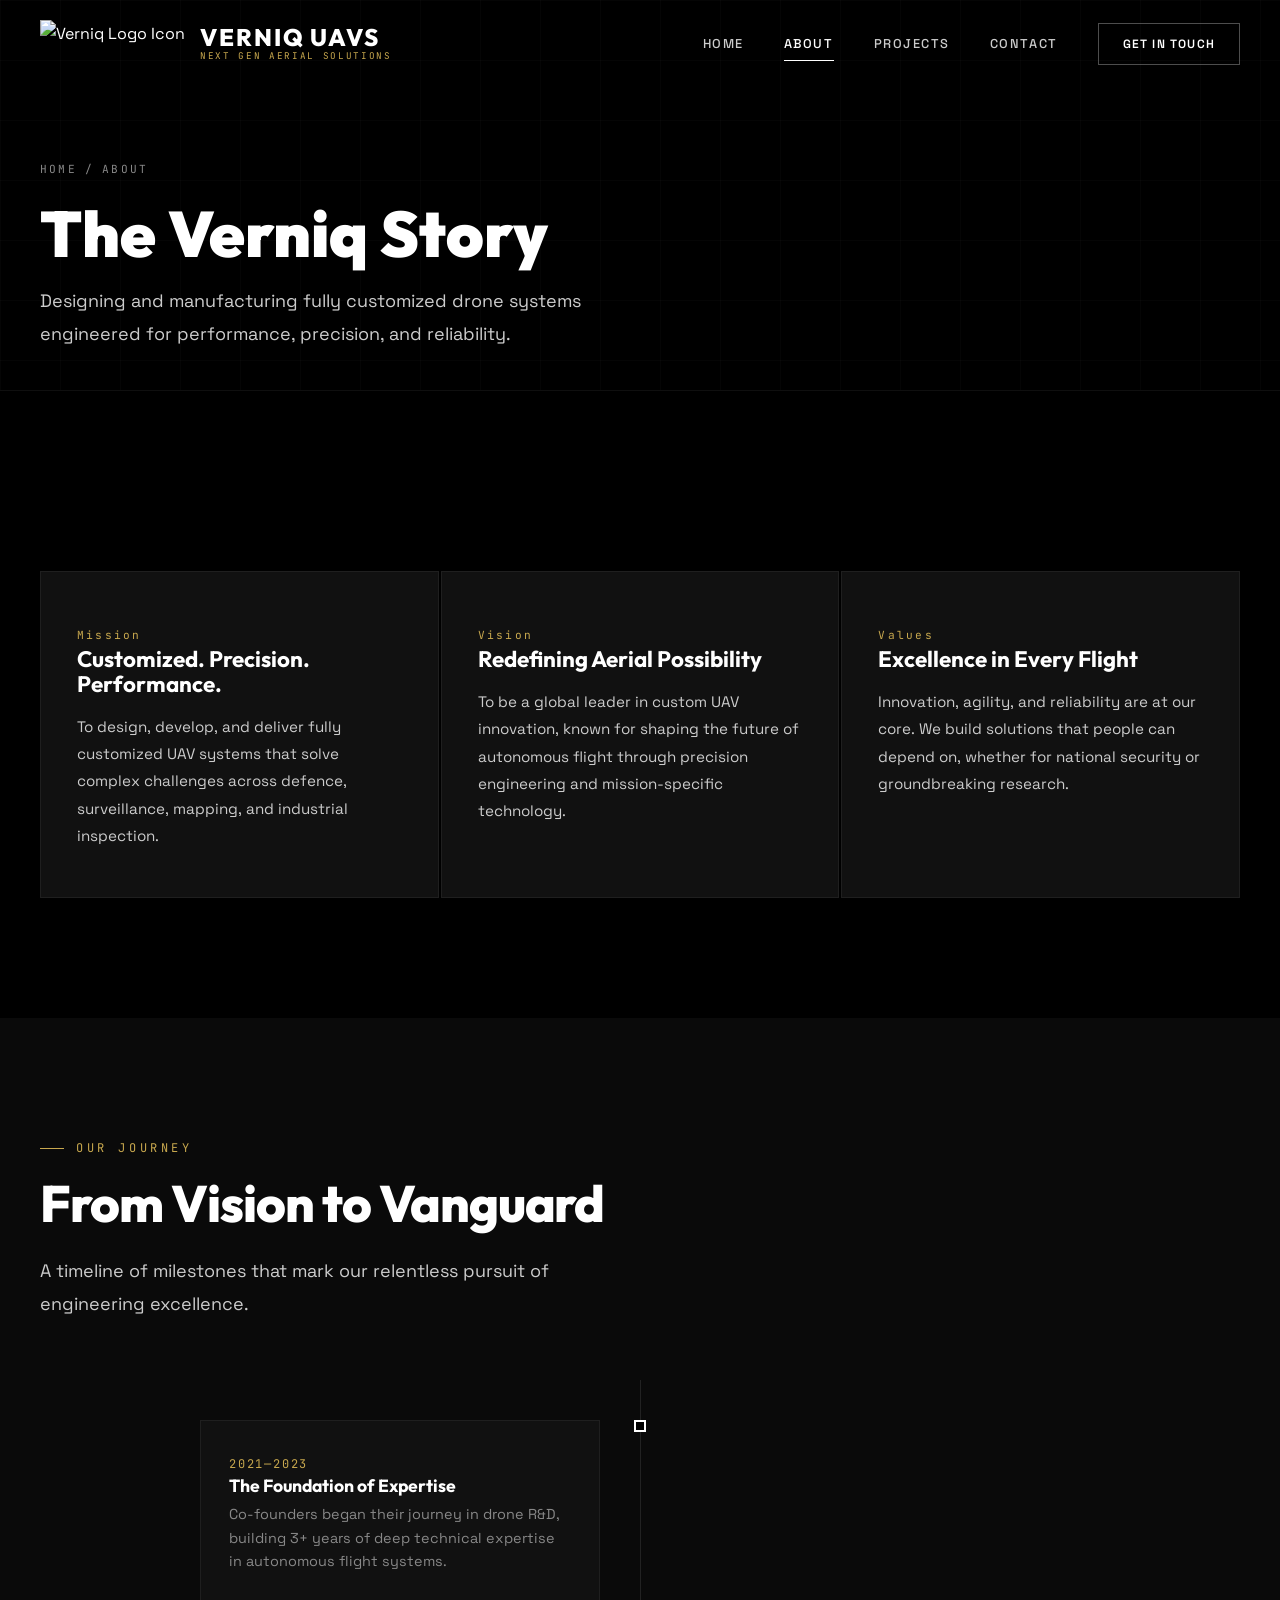
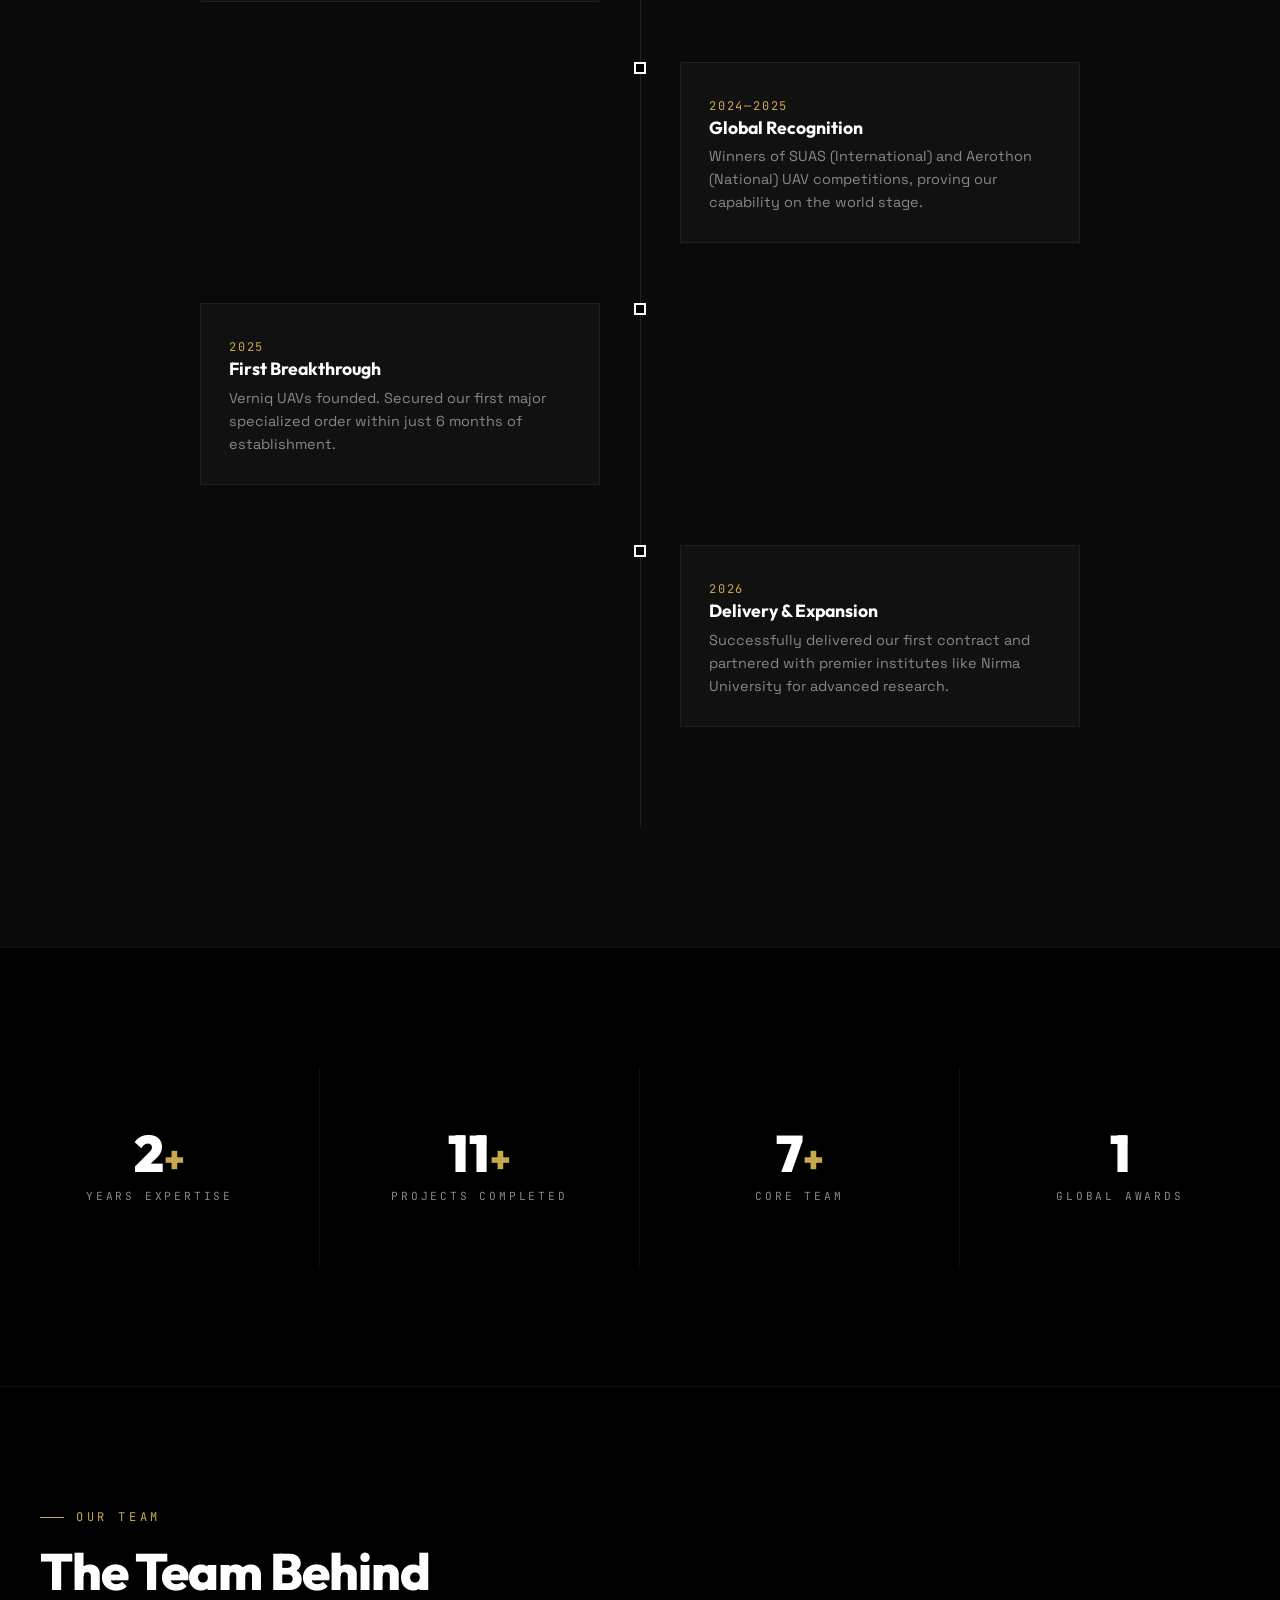
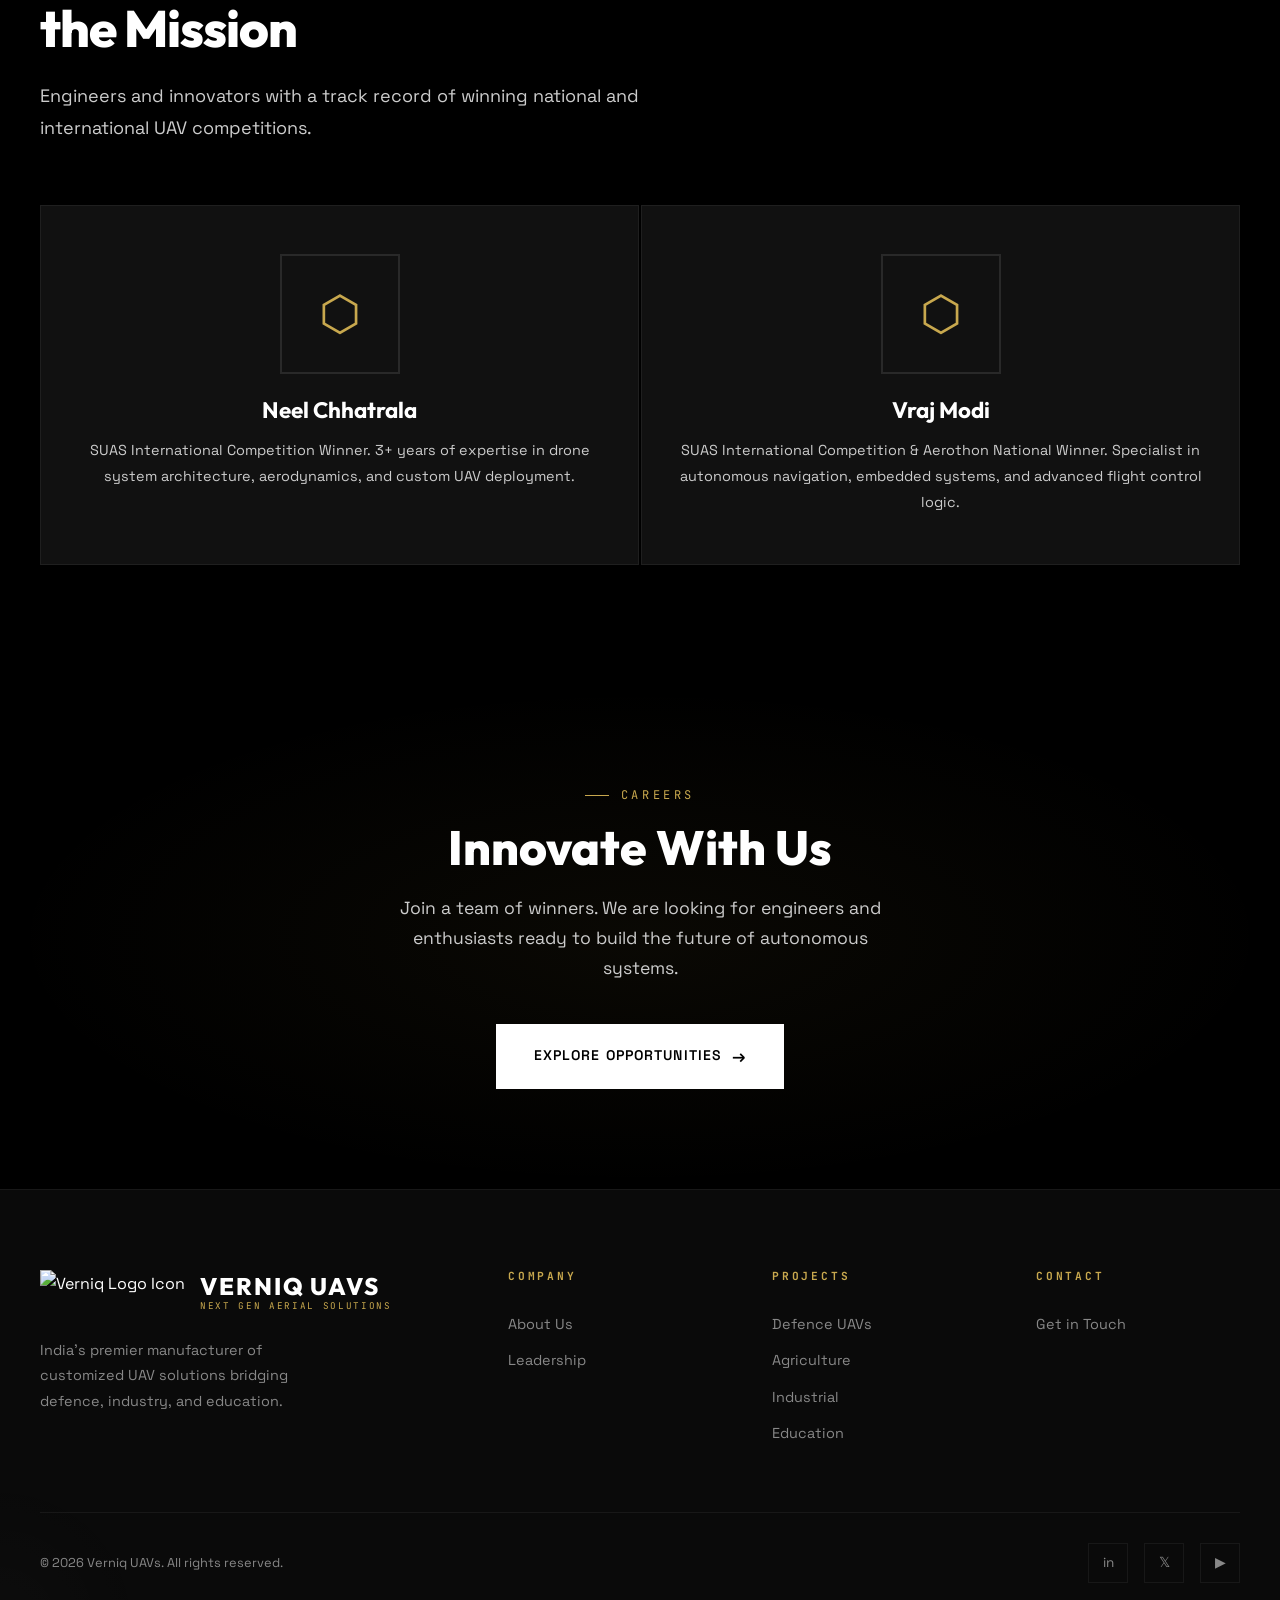
==== about.html @ 78ebc2ab "Add files via upload" ====
<!DOCTYPE html>
<html lang="en">

<head>
  <meta charset="UTF-8" />
  <meta name="viewport" content="width=device-width, initial-scale=1.0" />
  <title>About Us — Verniq UAVs</title>
  <meta name="description"
    content="Learn about the journey of Verniq UAVs. From international competition wins to delivering specialized drone solutions for defence, industry, and education." />
  <link rel="stylesheet" href="styles.css" />
</head>

<body>

  <!-- Navigation -->
  <nav class="navbar" id="navbar">
    <div class="container">
      <a href="index.html" class="nav-logo">
        <img src="images/icon.svg" alt="Verniq Logo Icon" class="nav-logo-icon-img" />
        <div class="nav-logo-text-wrapper">
          <span class="nav-logo-title">Verniq UAVs</span>
          <span class="nav-logo-tagline">Next gen aerial solutions</span>
        </div>
      </a>
      <div class="nav-links" id="navLinks">
        <a href="index.html" class="nav-link">Home</a>
        <a href="about.html" class="nav-link active">About</a>
        <a href="products.html" class="nav-link">Projects</a>
        <a href="contact.html" class="nav-link">Contact</a>
        <a href="contact.html" class="nav-cta">Get in Touch</a>
      </div>
      <button class="nav-toggle" id="navToggle" aria-label="Toggle menu">
        <span></span><span></span><span></span>
      </button>
    </div>
  </nav>

  <!-- Page Header -->
  <section class="page-header">
    <div class="container">
      <div class="page-header-content">
        <p class="page-breadcrumb">
          <a href="index.html">Home</a><span class="separator">/</span><span>About</span>
        </p>
        <h1 class="page-title">The Verniq Story</h1>
        <p class="section-subtitle">
          Designing and manufacturing fully customized drone systems
          engineered for performance, precision, and reliability.
        </p>
      </div>
    </div>
  </section>

  <!-- Mission & Vision -->
  <section class="section" id="mission">
    <div class="container">
      <div class="features-grid stagger-children">
        <div class="feature-card">
          <span class="feature-number">Mission</span>
          <h3 class="feature-title">Customized. Precision. Performance.</h3>
          <p class="feature-text">
            To design, develop, and deliver fully customized UAV systems
            that solve complex challenges across defence, surveillance,
            mapping, and industrial inspection.
          </p>
        </div>
        <div class="feature-card">
          <span class="feature-number">Vision</span>
          <h3 class="feature-title">Redefining Aerial Possibility</h3>
          <p class="feature-text">
            To be a global leader in custom UAV innovation, known for
            shaping the future of autonomous flight through precision
            engineering and mission-specific technology.
          </p>
        </div>
        <div class="feature-card">
          <span class="feature-number">Values</span>
          <h3 class="feature-title">Excellence in Every Flight</h3>
          <p class="feature-text">
            Innovation, agility, and reliability are at our core.
            We build solutions that people can depend on, whether
            for national security or groundbreaking research.
          </p>
        </div>
      </div>
    </div>
  </section>

  <!-- Our Story -->
  <section class="section section-dark" id="story">
    <div class="container">
      <div class="reveal">
        <p class="section-label">Our Journey</p>
        <h2 class="section-title">From Vision to Vanguard</h2>
        <p class="section-subtitle">
          A timeline of milestones that mark our relentless
          pursuit of engineering excellence.
        </p>
      </div>

      <div class="timeline" style="margin-top: 60px;">
        <div class="timeline-item reveal">
          <div class="timeline-dot"></div>
          <div class="timeline-card">
            <span class="timeline-year">2021—2023</span>
            <h3 class="timeline-title">The Foundation of Expertise</h3>
            <p class="timeline-text">Co-founders began their journey in drone R&D, building 3+ years of deep technical
              expertise in autonomous flight systems.</p>
          </div>
        </div>
        <div class="timeline-item reveal">
          <div class="timeline-dot"></div>
          <div class="timeline-card">
            <span class="timeline-year">2024—2025</span>
            <h3 class="timeline-title">Global Recognition</h3>
            <p class="timeline-text">Winners of SUAS (International) and Aerothon (National) UAV competitions, proving
              our capability on the world stage.</p>
          </div>
        </div>
        <div class="timeline-item reveal">
          <div class="timeline-dot"></div>
          <div class="timeline-card">
            <span class="timeline-year">2025</span>
            <h3 class="timeline-title">First Breakthrough</h3>
            <p class="timeline-text">Verniq UAVs founded. Secured our first major specialized order within just 6 months
              of establishment.</p>
          </div>
        </div>
        <div class="timeline-item reveal">
          <div class="timeline-dot"></div>
          <div class="timeline-card">
            <span class="timeline-year">2026</span>
            <h3 class="timeline-title">Delivery & Expansion</h3>
            <p class="timeline-text">Successfully delivered our first contract and partnered with premier institutes
              like Nirma University for advanced research.</p>
          </div>
        </div>
      </div>
    </div>
  </section>

  <!-- Stats -->
  <section class="stats-section section" id="about-stats">
    <div class="stats-grid">
      <div class="stat-item reveal">
        <div class="stat-number"><span class="counter" data-target="4">0</span><span class="stat-suffix">+</span></div>
        <div class="stat-label">Years Expertise</div>
      </div>
      <div class="stat-item reveal">
        <div class="stat-number"><span class="counter" data-target="15">0</span><span class="stat-suffix">+</span></div>
        <div class="stat-label">Projects Completed</div>
      </div>
      <div class="stat-item reveal">
        <div class="stat-number"><span class="counter" data-target="10">0</span><span class="stat-suffix">+</span></div>
        <div class="stat-label">Core Team</div>
      </div>
      <div class="stat-item reveal">
        <div class="stat-number"><span class="counter" data-target="2">0</span><span class="stat-suffix"></span></div>
        <div class="stat-label">Global Awards</div>
      </div>
    </div>
  </section>

  <!-- Leadership -->
  <section class="section" id="leadership">
    <div class="container">
      <div class="reveal">
        <p class="section-label">Our Team</p>
        <h2 class="section-title">The Team Behind<br />the Mission</h2>
        <p class="section-subtitle">
          Engineers and innovators with a track record of winning
          national and international UAV competitions.
        </p>
      </div>

      <div class="features-grid stagger-children" style="margin-top: 60px; grid-template-columns: repeat(2, 1fr);">
        <div class="feature-card" style="text-align: center;">
          <div
            style="width: 120px; height: 120px; border: 2px solid var(--border-medium); margin: 0 auto 24px; display: flex; align-items: center; justify-content: center; font-size: 3rem; color: var(--text-accent); background: var(--bg-card);">
            ⬡</div>
          <h3 class="feature-title" style="font-size: 1.4rem;">Neel Chhatrala</h3>
          <p class="feature-text" style="text-align: center; font-size: 0.9rem;">
            SUAS International Competition Winner. 3+ years of expertise in
            drone system architecture, aerodynamics, and custom UAV deployment.
          </p>
        </div>

        <div class="feature-card" style="text-align: center;">
          <div
            style="width: 120px; height: 120px; border: 2px solid var(--border-medium); margin: 0 auto 24px; display: flex; align-items: center; justify-content: center; font-size: 3rem; color: var(--text-accent); background: var(--bg-card);">
            ⬡</div>
          <h3 class="feature-title" style="font-size: 1.4rem;">Vraj Modi</h3>
          <p class="feature-text" style="text-align: center; font-size: 0.9rem;">
            SUAS International Competition & Aerothon National Winner. Specialist in autonomous navigation,
            embedded systems, and advanced flight control logic.
          </p>
        </div>
      </div>
    </div>
  </section>

  <!-- CTA -->
  <section class="cta-section section">
    <div class="container">
      <div class="cta-content reveal">
        <p class="section-label" style="justify-content: center;">Careers</p>
        <h2 class="cta-title" id="careers">Innovate With Us</h2>
        <p class="cta-text">
          Join a team of winners. We are looking for engineers and enthusiasts
          ready to build the future of autonomous systems.
        </p>
        <a href="contact.html" class="btn btn-primary btn-arrow">Explore Opportunities</a>
      </div>
    </div>
  </section>

  <!-- Footer -->
  <footer class="footer">
    <div class="container">
      <div class="footer-grid">
        <div class="footer-brand">
          <a href="index.html" class="nav-logo">
            <img src="images/icon.svg" alt="Verniq Logo Icon" class="nav-logo-icon-img" />
            <div class="nav-logo-text-wrapper">
              <span class="nav-logo-title">Verniq UAVs</span>
              <span class="nav-logo-tagline">Next gen aerial solutions</span>
            </div>
          </a>
          <p class="footer-brand-text">
            India's premier manufacturer of customized UAV solutions 
            bridging defence, industry, and education.
          </p>
        </div>

        <div>
          <h4 class="footer-heading">Company</h4>
          <a href="about.html" class="footer-link">About Us</a>
          <a href="about.html#leadership" class="footer-link">Leadership</a>
        </div>

        <div>
          <h4 class="footer-heading">Projects</h4>
          <a href="products.html" class="footer-link">Defence UAVs</a>
          <a href="products.html" class="footer-link">Agriculture</a>
          <a href="products.html" class="footer-link">Industrial</a>
          <a href="products.html" class="footer-link">Education</a>
        </div>

        <div>
          <h4 class="footer-heading">Contact</h4>
          <a href="contact.html" class="footer-link">Get in Touch</a>
        </div>
      </div>

      <div class="footer-bottom">
        <p class="footer-copy">&copy; 2026 Verniq UAVs. All rights reserved.</p>
        <div class="footer-socials">
          <a href="#" class="footer-social-link" aria-label="LinkedIn">in</a>
          <a href="#" class="footer-social-link" aria-label="Twitter">𝕏</a>
          <a href="#" class="footer-social-link" aria-label="YouTube">▶</a>
        </div>
      </div>
    </div>
  </footer>

  <script src="script.js"></script>
</body>

</html>
---- styles.css ----
/* ============================================
   VERNIQ DEFENCE — Design System
   Black & White Defence-Grade Aesthetic
   ============================================ */

/* Google Fonts */
@import url('https://fonts.googleapis.com/css2?family=Outfit:wght@300;400;500;600;700;800;900&family=Space+Grotesk:wght@300;400;500;600;700&family=JetBrains+Mono:wght@400;700&display=swap');

/* ============================================
   CSS Custom Properties
   ============================================ */
:root {
  /* Colors — Monochrome Military Palette */
  --color-black: #000000;
  --color-near-black: #0a0a0a;
  --color-charcoal: #111111;
  --color-dark-gray: #1a1a1a;
  --color-mid-dark: #222222;
  --color-gray: #333333;
  --color-medium: #555555;
  --color-muted: #888888;
  --color-silver: #aaaaaa;
  --color-light-gray: #cccccc;
  --color-off-white: #e5e5e5;
  --color-white: #ffffff;

  /* Accent — Subtle gold/amber for military feel */
  --color-accent: #c8a84e;
  --color-accent-dim: rgba(200, 168, 78, 0.15);
  --color-accent-glow: rgba(200, 168, 78, 0.3);

  /* Indian Flag Colors */
  --color-saffron: #FF9933;
  --color-flag-white: #FFFFFF;
  --color-flag-green: #138808;
  --color-navy-blue: #000080;

  /* Backgrounds */
  --bg-primary: #000000;
  --bg-secondary: #0a0a0a;
  --bg-card: #111111;
  --bg-card-hover: #1a1a1a;
  --bg-glass: rgba(10, 10, 10, 0.85);
  --bg-glass-light: rgba(255, 255, 255, 0.03);

  /* Text */
  --text-primary: #ffffff;
  --text-secondary: #cccccc;
  --text-muted: #888888;
  --text-accent: #c8a84e;

  /* Borders */
  --border-subtle: rgba(255, 255, 255, 0.06);
  --border-medium: rgba(255, 255, 255, 0.1);
  --border-accent: rgba(200, 168, 78, 0.3);

  /* Typography */
  --font-heading: 'Outfit', sans-serif;
  --font-body: 'Space Grotesk', sans-serif;
  --font-mono: 'JetBrains Mono', monospace;

  /* Spacing */
  --section-padding: 120px 0;
  --container-width: 1280px;
  --container-padding: 0 40px;

  /* Transitions */
  --transition-fast: 0.2s cubic-bezier(0.4, 0, 0.2, 1);
  --transition-smooth: 0.4s cubic-bezier(0.4, 0, 0.2, 1);
  --transition-slow: 0.6s cubic-bezier(0.4, 0, 0.2, 1);

  /* Shadows */
  --shadow-card: 0 4px 30px rgba(0, 0, 0, 0.5);
  --shadow-glow: 0 0 40px rgba(200, 168, 78, 0.1);
  --shadow-heavy: 0 20px 60px rgba(0, 0, 0, 0.8);
}

/* ============================================
   CSS Reset & Base
   ============================================ */
*,
*::before,
*::after {
  margin: 0;
  padding: 0;
  box-sizing: border-box;
}

html {
  scroll-behavior: smooth;
  font-size: 16px;
  -webkit-font-smoothing: antialiased;
  -moz-osx-font-smoothing: grayscale;
}

body {
  font-family: var(--font-body);
  background: var(--bg-primary);
  color: var(--text-primary);
  line-height: 1.7;
  overflow-x: hidden;
}

a {
  text-decoration: none;
  color: inherit;
  transition: var(--transition-fast);
}

img {
  max-width: 100%;
  display: block;
}

ul, ol {
  list-style: none;
}

button {
  cursor: pointer;
  border: none;
  background: none;
  font-family: inherit;
  color: inherit;
}

/* ============================================
   Utility Classes
   ============================================ */
.container {
  max-width: var(--container-width);
  margin: 0 auto;
  padding: var(--container-padding);
}

.section {
  padding: var(--section-padding);
  position: relative;
}

.section-dark {
  background: var(--bg-secondary);
}

.text-accent {
  color: var(--text-accent);
}

.text-muted {
  color: var(--text-muted);
}

.uppercase {
  text-transform: uppercase;
  letter-spacing: 0.15em;
}

.mono {
  font-family: var(--font-mono);
}

/* ============================================
   Typography
   ============================================ */
h1, h2, h3, h4, h5, h6 {
  font-family: var(--font-heading);
  font-weight: 700;
  line-height: 1.1;
}

.hero-title {
  font-size: clamp(3rem, 7vw, 6rem);
  font-weight: 900;
  letter-spacing: -0.02em;
  line-height: 1.05;
}

.section-label {
  font-family: var(--font-mono);
  font-size: 0.75rem;
  text-transform: uppercase;
  letter-spacing: 0.3em;
  color: var(--text-accent);
  margin-bottom: 16px;
  display: flex;
  align-items: center;
  gap: 12px;
}

.section-label::before {
  content: '';
  width: 24px;
  height: 1px;
  background: var(--color-accent);
}

.section-title {
  font-size: clamp(2rem, 4vw, 3.5rem);
  font-weight: 800;
  margin-bottom: 24px;
  letter-spacing: -0.02em;
}

.section-subtitle {
  font-size: 1.125rem;
  color: var(--text-secondary);
  max-width: 600px;
  line-height: 1.8;
}

/* ============================================
   Buttons
   ============================================ */
.btn {
  display: inline-flex;
  align-items: center;
  gap: 10px;
  padding: 16px 36px;
  font-family: var(--font-body);
  font-size: 0.875rem;
  font-weight: 600;
  letter-spacing: 0.08em;
  text-transform: uppercase;
  border-radius: 0;
  transition: var(--transition-smooth);
  position: relative;
  overflow: hidden;
}

.btn::before {
  content: '';
  position: absolute;
  top: 0;
  left: -100%;
  width: 100%;
  height: 100%;
  background: linear-gradient(90deg, transparent, rgba(255,255,255,0.1), transparent);
  transition: var(--transition-slow);
}

.btn:hover::before {
  left: 100%;
}

.btn-primary {
  background: var(--color-white);
  color: var(--color-black);
  border: 2px solid var(--color-white);
}

.btn-primary:hover {
  background: transparent;
  color: var(--color-white);
}

.btn-outline {
  background: transparent;
  color: var(--color-white);
  border: 1px solid rgba(255, 255, 255, 0.3);
}

.btn-outline:hover {
  border-color: var(--color-white);
  background: rgba(255, 255, 255, 0.05);
}

.btn-accent {
  background: var(--color-accent);
  color: var(--color-black);
  border: 2px solid var(--color-accent);
}

.btn-accent:hover {
  background: transparent;
  color: var(--color-accent);
}

.btn-arrow::after {
  content: '→';
  font-size: 1.2em;
  transition: transform var(--transition-fast);
}

.btn-arrow:hover::after {
  transform: translateX(4px);
}

/* ============================================
   Cinematic Logo Intro
   ============================================ */
.video-intro {
  position: fixed;
  top: 0;
  left: 0;
  width: 100%;
  height: 100%;
  z-index: 10000;
  display: flex;
  align-items: center;
  justify-content: center;
  background: #000;
  cursor: pointer;
  overflow: hidden;
}

.video-intro.hidden {
  opacity: 0;
  pointer-events: none;
  transition: opacity 1s ease;
}

/* Particle canvas */
.intro-particles {
  position: absolute;
  inset: 0;
  width: 100%;
  height: 100%;
  z-index: 0;
}

/* Scanning horizontal lines overlay */
.intro-scan-lines {
  position: absolute;
  inset: 0;
  z-index: 1;
  background: repeating-linear-gradient(
    to bottom,
    transparent 0px,
    transparent 3px,
    rgba(255,255,255,0.015) 3px,
    rgba(255,255,255,0.015) 4px
  );
  pointer-events: none;
}

/* Center content wrapper */
.intro-center {
  position: relative;
  z-index: 3;
  display: flex;
  flex-direction: column;
  align-items: center;
  gap: 0;
}

/* Logo Wrapper */
.intro-logo-wrap {
  position: relative;
  width: 220px;
  height: 110px;
  margin-bottom: 30px;
}

.intro-svg-logo {
  width: 100%;
  height: 100%;
  position: relative;
  z-index: 2;
}

/* SVG path-draw animation */
.intro-path {
  transition: stroke-dashoffset 1.8s cubic-bezier(0.65, 0, 0.35, 1),
              fill 0.8s ease 1.6s;
}

.intro-path.drawn {
  stroke-dashoffset: 0 !important;
}

#logoPath1.filled {
  fill: #FFFFFF;
  transition: fill 0.6s ease;
}

#logoPath2.filled {
  stroke-width: 12;
  transition: stroke-width 0.4s ease;
}

/* Glow ring behind logo */
.intro-glow-ring {
  position: absolute;
  top: 50%;
  left: 50%;
  width: 0;
  height: 0;
  border-radius: 50%;
  background: radial-gradient(circle, rgba(10, 132, 255, 0.25) 0%, transparent 70%);
  transform: translate(-50%, -50%);
  transition: width 1.2s cubic-bezier(0.16, 1, 0.3, 1),
              height 1.2s cubic-bezier(0.16, 1, 0.3, 1),
              opacity 0.8s ease;
  opacity: 0;
  z-index: 1;
}

.intro-glow-ring.active {
  width: 400px;
  height: 400px;
  opacity: 1;
}

/* Company Name — typewriter */
.intro-company-name {
  font-family: var(--font-heading);
  font-size: clamp(1.8rem, 4vw, 3rem);
  font-weight: 800;
  letter-spacing: 0.15em;
  text-transform: uppercase;
  color: var(--color-white);
  margin: 0;
  min-height: 1.2em;
  overflow: hidden;
}

.intro-company-name .intro-char {
  display: inline-block;
  opacity: 0;
  transform: translateY(20px);
  animation: charReveal 0.4s cubic-bezier(0.16, 1, 0.3, 1) forwards;
}

@keyframes charReveal {
  to {
    opacity: 1;
    transform: translateY(0);
  }
}

/* Tagline */
.intro-tagline-text {
  font-family: var(--font-mono);
  font-size: clamp(0.65rem, 1.2vw, 0.85rem);
  text-transform: uppercase;
  letter-spacing: 0.5em;
  color: var(--color-accent);
  margin-top: 12px;
  opacity: 0;
  transform: translateY(10px);
  transition: opacity 0.8s ease, transform 0.8s ease;
}

.intro-tagline-text.visible {
  opacity: 1;
  transform: translateY(0);
}

/* Accent Line */
.intro-accent-line {
  width: 0;
  height: 1px;
  background: linear-gradient(90deg, transparent, var(--color-accent), transparent);
  margin-top: 24px;
  transition: width 1s cubic-bezier(0.16, 1, 0.3, 1);
}

.intro-accent-line.visible {
  width: 200px;
}

/* Skip Button */
.intro-skip {
  position: absolute;
  bottom: 40px;
  right: 40px;
  font-family: var(--font-mono);
  font-size: 0.7rem;
  text-transform: uppercase;
  letter-spacing: 0.3em;
  color: var(--text-muted);
  z-index: 4;
  opacity: 0;
  animation: skipAppear 0.6s ease 2.5s forwards;
  cursor: pointer;
  background: rgba(255,255,255,0.05);
  padding: 10px 20px;
  border: 1px solid rgba(255,255,255,0.1);
  transition: var(--transition-fast);
}

.intro-skip:hover {
  border-color: var(--color-white);
  color: var(--color-white);
}

@keyframes skipAppear {
  to { opacity: 1; }
}

/* ============================================
   Navigation
   ============================================ */
.navbar {
  position: fixed;
  top: 0;
  left: 0;
  width: 100%;
  z-index: 1000;
  padding: 20px 0;
  transition: var(--transition-smooth);
}

.navbar.scrolled {
  padding: 12px 0;
  background: var(--bg-glass);
  backdrop-filter: blur(20px);
  -webkit-backdrop-filter: blur(20px);
  border-bottom: 1px solid var(--border-subtle);
}

.navbar .container {
  display: flex;
  align-items: center;
  justify-content: space-between;
}

.nav-logo {
  display: flex;
  flex-direction: row;
  align-items: center;
  gap: 15px;
}

.nav-logo-icon-img {
  height: 48px;
  width: auto;
  display: block;
}

.nav-logo-text-wrapper {
  display: flex;
  flex-direction: column;
}

.nav-logo-title {
  font-family: var(--font-heading);
  font-size: 1.5rem;
  font-weight: 800;
  letter-spacing: 0.08em;
  text-transform: uppercase;
  color: var(--color-white);
  line-height: 0.9;
}

.nav-logo-tagline {
  font-family: var(--font-mono);
  font-size: 0.58rem;
  letter-spacing: 0.18em;
  text-transform: uppercase;
  color: var(--text-accent);
  margin-top: 4px;
  line-height: 1;
}

/* Specific adjustment for intro logo */
.intro-logo {
  display: flex;
  flex-direction: column;
  align-items: center;
  margin-bottom: 40px;
  gap: 15px;
}

.intro-logo .nav-logo-icon-img {
  height: 80px;
}

.intro-logo .nav-logo-text-wrapper {
  align-items: center;
}

.intro-logo .nav-logo-title {
  font-size: 2.2rem;
}

.intro-logo .nav-logo-tagline {
  font-size: 0.75rem;
  letter-spacing: 0.3em;
  margin-top: 8px;
}

.nav-links {
  display: flex;
  align-items: center;
  gap: 40px;
}

.nav-link {
  font-size: 0.8rem;
  font-weight: 500;
  text-transform: uppercase;
  letter-spacing: 0.12em;
  color: var(--text-secondary);
  position: relative;
  padding: 6px 0;
}

.nav-link::after {
  content: '';
  position: absolute;
  bottom: 0;
  left: 0;
  width: 0;
  height: 1px;
  background: var(--color-white);
  transition: var(--transition-smooth);
}

.nav-link:hover,
.nav-link.active {
  color: var(--color-white);
}

.nav-link:hover::after,
.nav-link.active::after {
  width: 100%;
}

.nav-cta {
  padding: 10px 24px;
  border: 1px solid rgba(255, 255, 255, 0.3);
  font-size: 0.75rem;
  font-weight: 600;
  text-transform: uppercase;
  letter-spacing: 0.1em;
  transition: var(--transition-fast);
}

.nav-cta:hover {
  background: var(--color-white);
  color: var(--color-black);
}

/* Mobile Menu Toggle */
.nav-toggle {
  display: none;
  flex-direction: column;
  gap: 6px;
  width: 30px;
  cursor: pointer;
  z-index: 1001;
}

.nav-toggle span {
  display: block;
  height: 2px;
  background: var(--color-white);
  transition: var(--transition-fast);
}

.nav-toggle.active span:nth-child(1) {
  transform: translateY(8px) rotate(45deg);
}

.nav-toggle.active span:nth-child(2) {
  opacity: 0;
}

.nav-toggle.active span:nth-child(3) {
  transform: translateY(-8px) rotate(-45deg);
}

/* ============================================
   Hero Section
   ============================================ */
.hero {
  position: relative;
  min-height: 100vh;
  display: flex;
  align-items: center;
  justify-content: center;
  overflow: hidden;
  background: var(--bg-primary);
}

.hero-bg {
  position: absolute;
  inset: 0;
  z-index: 0;
}

.hero-bg img {
  width: 100%;
  height: 100%;
  object-fit: cover;
  opacity: 0.25;
  filter: grayscale(100%);
}

.hero-overlay {
  position: absolute;
  inset: 0;
  background: linear-gradient(180deg,
    rgba(0,0,0,0.4) 0%,
    rgba(0,0,0,0.2) 40%,
    rgba(0,0,0,0.6) 80%,
    rgba(0,0,0,1) 100%
  );
  z-index: 1;
}

/* Grid pattern overlay */
.hero::before {
  content: '';
  position: absolute;
  inset: 0;
  background-image:
    linear-gradient(rgba(255,255,255,0.02) 1px, transparent 1px),
    linear-gradient(90deg, rgba(255,255,255,0.02) 1px, transparent 1px);
  background-size: 60px 60px;
  z-index: 2;
  pointer-events: none;
}

.hero-content {
  position: relative;
  z-index: 3;
  text-align: center;
  max-width: 900px;
  padding: 0 40px;
}

.hero-badge {
  display: inline-flex;
  align-items: center;
  gap: 8px;
  padding: 8px 20px;
  border: 1px solid var(--border-medium);
  background: var(--bg-glass-light);
  font-family: var(--font-mono);
  font-size: 0.7rem;
  text-transform: uppercase;
  letter-spacing: 0.3em;
  color: var(--text-muted);
  margin-bottom: 32px;
  opacity: 0;
  animation: fadeInUp 0.8s ease 0.3s forwards;
}

.hero-badge .dot {
  width: 6px;
  height: 6px;
  background: var(--color-accent);
  border-radius: 50%;
  animation: pulse 2s infinite;
}

@keyframes pulse {
  0%, 100% { opacity: 1; }
  50% { opacity: 0.4; }
}

.hero-title-wrapper {
  overflow: hidden;
  margin-bottom: 28px;
}

.hero-title {
  opacity: 0;
  animation: fadeInUp 1s ease 0.5s forwards;
}

.hero-title .line {
  display: block;
}

.hero-title .outline-text {
  -webkit-text-stroke: 2px var(--color-white);
  color: transparent;
}

.hero-description {
  font-size: 1.125rem;
  color: var(--text-secondary);
  max-width: 650px;
  margin: 0 auto 48px;
  line-height: 1.8;
  opacity: 0;
  animation: fadeInUp 0.8s ease 0.8s forwards;
}

.hero-actions {
  display: flex;
  gap: 16px;
  justify-content: center;
  flex-wrap: wrap;
  opacity: 0;
  animation: fadeInUp 0.8s ease 1s forwards;
}

.hero-scroll {
  position: absolute;
  bottom: 40px;
  left: 50%;
  transform: translateX(-50%);
  z-index: 3;
  display: flex;
  flex-direction: column;
  align-items: center;
  gap: 8px;
  opacity: 0;
  animation: fadeInUp 0.8s ease 1.5s forwards;
}

.hero-scroll span {
  font-family: var(--font-mono);
  font-size: 0.6rem;
  text-transform: uppercase;
  letter-spacing: 0.3em;
  color: var(--text-muted);
}

.hero-scroll-line {
  width: 1px;
  height: 50px;
  background: linear-gradient(to bottom, var(--color-white), transparent);
  animation: scrollPulse 2s infinite;
}

@keyframes scrollPulse {
  0% { transform: scaleY(0); transform-origin: top; }
  50% { transform: scaleY(1); transform-origin: top; }
  50.01% { transform-origin: bottom; }
  100% { transform: scaleY(0); transform-origin: bottom; }
}

@keyframes fadeInUp {
  0% { opacity: 0; transform: translateY(30px); }
  100% { opacity: 1; transform: translateY(0); }
}

/* ============================================
   Marquee / Ticker
   ============================================ */
.marquee-section {
  border-top: 1px solid var(--border-subtle);
  border-bottom: 1px solid var(--border-subtle);
  padding: 20px 0;
  overflow: hidden;
  background: var(--bg-secondary);
}

.marquee-track {
  display: flex;
  gap: 60px;
  animation: marquee 25s linear infinite;
  white-space: nowrap;
}

.marquee-item {
  font-family: var(--font-heading);
  font-size: 0.85rem;
  font-weight: 600;
  text-transform: uppercase;
  letter-spacing: 0.2em;
  color: var(--text-muted);
  display: flex;
  align-items: center;
  gap: 20px;
  flex-shrink: 0;
}

.marquee-item .separator {
  width: 4px;
  height: 4px;
  background: var(--color-accent);
  transform: rotate(45deg);
}

@keyframes marquee {
  0% { transform: translateX(0); }
  100% { transform: translateX(-50%); }
}

/* ============================================
   Domain / Capability Cards
   ============================================ */
.domains-grid {
  display: grid;
  grid-template-columns: repeat(5, 1fr);
  gap: 2px;
  margin-top: 60px;
}

.domain-card {
  position: relative;
  padding: 40px 24px;
  background: var(--bg-card);
  border: 1px solid var(--border-subtle);
  text-align: center;
  overflow: hidden;
  transition: var(--transition-smooth);
  cursor: pointer;
  min-height: 280px;
  display: flex;
  flex-direction: column;
  align-items: center;
  justify-content: center;
}

.domain-card::before {
  content: '';
  position: absolute;
  top: 0;
  left: 0;
  width: 100%;
  height: 2px;
  background: var(--color-white);
  transform: scaleX(0);
  transition: var(--transition-smooth);
}

.domain-card:hover::before {
  transform: scaleX(1);
}

.domain-card:hover {
  background: var(--bg-card-hover);
  transform: translateY(-4px);
  border-color: var(--border-medium);
}

.domain-icon {
  width: 64px;
  height: 64px;
  margin: 0 auto 20px;
  border: 1px solid var(--border-medium);
  display: flex;
  align-items: center;
  justify-content: center;
  font-size: 1.5rem;
  transition: var(--transition-smooth);
}

.domain-card:hover .domain-icon {
  border-color: var(--color-white);
  background: rgba(255, 255, 255, 0.05);
}

.domain-name {
  font-family: var(--font-heading);
  font-size: 1.1rem;
  font-weight: 700;
  text-transform: uppercase;
  letter-spacing: 0.15em;
  margin-bottom: 12px;
}

.domain-desc {
  font-size: 0.85rem;
  color: var(--text-muted);
  line-height: 1.6;
}

/* ============================================
   Stats Section
   ============================================ */
.stats-section {
  background: var(--bg-primary);
  border-top: 1px solid var(--border-subtle);
  border-bottom: 1px solid var(--border-subtle);
}

.stats-grid {
  display: grid;
  grid-template-columns: repeat(4, 1fr);
  gap: 0;
}

.stat-item {
  text-align: center;
  padding: 60px 30px;
  border-right: 1px solid var(--border-subtle);
  position: relative;
}

.stat-item:last-child {
  border-right: none;
}

.stat-number {
  font-family: var(--font-heading);
  font-size: clamp(2.5rem, 4vw, 4rem);
  font-weight: 900;
  color: var(--color-white);
  line-height: 1;
  margin-bottom: 8px;
}

.stat-suffix {
  font-size: 0.7em;
  color: var(--text-accent);
}

.stat-label {
  font-family: var(--font-mono);
  font-size: 0.7rem;
  text-transform: uppercase;
  letter-spacing: 0.25em;
  color: var(--text-muted);
}

/* ============================================
   Feature / About Cards
   ============================================ */
.features-grid {
  display: grid;
  grid-template-columns: repeat(3, 1fr);
  gap: 2px;
  margin-top: 60px;
}

.feature-card {
  background: var(--bg-card);
  border: 1px solid var(--border-subtle);
  padding: 48px 36px;
  transition: var(--transition-smooth);
  position: relative;
  overflow: hidden;
}

.feature-card::after {
  content: '';
  position: absolute;
  bottom: 0;
  left: 0;
  width: 100%;
  height: 2px;
  background: linear-gradient(90deg, var(--color-white), transparent);
  transform: scaleX(0);
  transform-origin: left;
  transition: var(--transition-smooth);
}

.feature-card:hover::after {
  transform: scaleX(1);
}

.feature-card:hover {
  background: var(--bg-card-hover);
}

.feature-number {
  font-family: var(--font-mono);
  font-size: 0.7rem;
  color: var(--text-accent);
  letter-spacing: 0.2em;
  margin-bottom: 24px;
}

.feature-title {
  font-family: var(--font-heading);
  font-size: 1.4rem;
  font-weight: 700;
  margin-bottom: 16px;
}

.feature-text {
  font-size: 0.95rem;
  color: var(--text-secondary);
  line-height: 1.8;
}

/* ============================================
   Product Showcase
   ============================================ */
.product-grid {
  display: grid;
  grid-template-columns: repeat(3, 1fr);
  gap: 24px;
  margin-top: 60px;
}

.product-card {
  background: var(--bg-card);
  border: 1px solid var(--border-subtle);
  overflow: hidden;
  transition: var(--transition-smooth);
  position: relative;
}

.product-card:hover {
  border-color: var(--border-medium);
  transform: translateY(-6px);
  box-shadow: var(--shadow-card);
}

.product-image {
  width: 100%;
  height: 220px;
  overflow: hidden;
  position: relative;
  background: var(--bg-secondary);
}

.product-image img {
  width: 100%;
  height: 100%;
  object-fit: cover;
  filter: grayscale(100%);
  transition: var(--transition-slow);
}

.product-card:hover .product-image img {
  transform: scale(1.05);
  filter: grayscale(50%);
}

.product-image-overlay {
  position: absolute;
  inset: 0;
  background: linear-gradient(to top, rgba(0,0,0,0.8), transparent);
}

.product-body {
  padding: 28px;
}

.product-category {
  font-family: var(--font-mono);
  font-size: 0.65rem;
  text-transform: uppercase;
  letter-spacing: 0.2em;
  color: var(--text-accent);
  margin-bottom: 12px;
}

.product-title {
  font-family: var(--font-heading);
  font-size: 1.25rem;
  font-weight: 700;
  margin-bottom: 12px;
}

.product-desc {
  font-size: 0.9rem;
  color: var(--text-muted);
  line-height: 1.7;
  margin-bottom: 20px;
}

.product-link {
  font-family: var(--font-mono);
  font-size: 0.75rem;
  text-transform: uppercase;
  letter-spacing: 0.15em;
  color: var(--color-white);
  display: inline-flex;
  align-items: center;
  gap: 8px;
  transition: var(--transition-fast);
}

.product-link:hover {
  gap: 14px;
}

/* ============================================
   News Section
   ============================================ */
.news-grid {
  display: grid;
  grid-template-columns: 1fr 1fr;
  gap: 24px;
  margin-top: 60px;
}

.news-card {
  background: var(--bg-card);
  border: 1px solid var(--border-subtle);
  padding: 36px;
  transition: var(--transition-smooth);
}

.news-card:hover {
  border-color: var(--border-medium);
  background: var(--bg-card-hover);
}

.news-date {
  font-family: var(--font-mono);
  font-size: 0.7rem;
  color: var(--text-accent);
  letter-spacing: 0.15em;
  margin-bottom: 16px;
}

.news-title {
  font-family: var(--font-heading);
  font-size: 1.3rem;
  font-weight: 700;
  margin-bottom: 12px;
  line-height: 1.3;
}

.news-excerpt {
  font-size: 0.9rem;
  color: var(--text-muted);
  line-height: 1.7;
}

/* ============================================
   CTA Section
   ============================================ */
.cta-section {
  padding: 100px 0;
  text-align: center;
  position: relative;
  overflow: hidden;
}

.cta-section::before {
  content: '';
  position: absolute;
  inset: 0;
  background: radial-gradient(ellipse at center, rgba(200, 168, 78, 0.05) 0%, transparent 70%);
}

.cta-content {
  position: relative;
  z-index: 1;
}

.cta-title {
  font-family: var(--font-heading);
  font-size: clamp(2rem, 4vw, 3rem);
  font-weight: 800;
  margin-bottom: 20px;
}

.cta-text {
  font-size: 1.1rem;
  color: var(--text-secondary);
  margin-bottom: 40px;
  max-width: 500px;
  margin-left: auto;
  margin-right: auto;
}

/* ============================================
   Footer
   ============================================ */
.footer {
  background: var(--bg-secondary);
  border-top: 1px solid var(--border-subtle);
  padding: 80px 0 40px;
}

.footer-grid {
  display: grid;
  grid-template-columns: 2fr 1fr 1fr 1fr;
  gap: 60px;
  margin-bottom: 60px;
}

.footer-brand-text {
  font-size: 0.9rem;
  color: var(--text-muted);
  line-height: 1.8;
  margin-top: 20px;
  max-width: 300px;
}

.footer-heading {
  font-family: var(--font-mono);
  font-size: 0.7rem;
  text-transform: uppercase;
  letter-spacing: 0.25em;
  color: var(--text-accent);
  margin-bottom: 24px;
}

.footer-link {
  display: block;
  font-size: 0.9rem;
  color: var(--text-muted);
  padding: 6px 0;
  transition: var(--transition-fast);
}

.footer-link:hover {
  color: var(--color-white);
  padding-left: 8px;
}

.footer-bottom {
  border-top: 1px solid var(--border-subtle);
  padding-top: 30px;
  display: flex;
  justify-content: space-between;
  align-items: center;
}

.footer-copy {
  font-size: 0.8rem;
  color: var(--text-muted);
}

.footer-socials {
  display: flex;
  gap: 16px;
}

.footer-social-link {
  width: 40px;
  height: 40px;
  border: 1px solid var(--border-subtle);
  display: flex;
  align-items: center;
  justify-content: center;
  font-size: 0.85rem;
  color: var(--text-muted);
  transition: var(--transition-fast);
}

.footer-social-link:hover {
  border-color: var(--color-white);
  color: var(--color-white);
  background: rgba(255, 255, 255, 0.05);
}

/* ============================================
   Scroll Animations
   ============================================ */
.reveal {
  opacity: 0;
  transform: translateY(40px);
  transition: all 0.8s cubic-bezier(0.4, 0, 0.2, 1);
}

.reveal.visible {
  opacity: 1;
  transform: translateY(0);
}

.reveal-left {
  opacity: 0;
  transform: translateX(-40px);
  transition: all 0.8s cubic-bezier(0.4, 0, 0.2, 1);
}

.reveal-left.visible {
  opacity: 1;
  transform: translateX(0);
}

.reveal-right {
  opacity: 0;
  transform: translateX(40px);
  transition: all 0.8s cubic-bezier(0.4, 0, 0.2, 1);
}

.reveal-right.visible {
  opacity: 1;
  transform: translateX(0);
}

/* Staggered children */
.stagger-children > * {
  opacity: 0;
  transform: translateY(20px);
  transition: all 0.6s cubic-bezier(0.4, 0, 0.2, 1);
}

.stagger-children.visible > *:nth-child(1) { transition-delay: 0.1s; }
.stagger-children.visible > *:nth-child(2) { transition-delay: 0.2s; }
.stagger-children.visible > *:nth-child(3) { transition-delay: 0.3s; }
.stagger-children.visible > *:nth-child(4) { transition-delay: 0.4s; }
.stagger-children.visible > *:nth-child(5) { transition-delay: 0.5s; }

.stagger-children.visible > * {
  opacity: 1;
  transform: translateY(0);
}

/* ============================================
   Page Header (inner pages)
   ============================================ */
.page-header {
  padding: 160px 0 40px;
  background: var(--bg-primary);
  position: relative;
  overflow: hidden;
  border-bottom: 1px solid var(--border-subtle);
}

#contact-main {
  padding-top: 40px;
}

.page-header::before {
  content: '';
  position: absolute;
  inset: 0;
  background-image:
    linear-gradient(rgba(255,255,255,0.02) 1px, transparent 1px),
    linear-gradient(90deg, rgba(255,255,255,0.02) 1px, transparent 1px);
  background-size: 60px 60px;
  pointer-events: none;
}

.page-header-content {
  position: relative;
  z-index: 1;
}

.page-breadcrumb {
  font-family: var(--font-mono);
  font-size: 0.7rem;
  text-transform: uppercase;
  letter-spacing: 0.2em;
  color: var(--text-muted);
  margin-bottom: 20px;
}

.page-breadcrumb a:hover {
  color: var(--color-white);
}

.page-breadcrumb .separator {
  margin: 0 8px;
}

.page-title {
  font-family: var(--font-heading);
  font-size: clamp(2.5rem, 5vw, 4rem);
  font-weight: 900;
  margin-bottom: 16px;
}

/* ============================================
   About Page Specifics
   ============================================ */
.timeline {
  position: relative;
  padding: 40px 0;
}

.timeline::before {
  content: '';
  position: absolute;
  left: 50%;
  top: 0;
  bottom: 0;
  width: 1px;
  background: var(--border-medium);
}

.timeline-item {
  display: flex;
  justify-content: flex-end;
  padding-right: calc(50% + 40px);
  margin-bottom: 60px;
  position: relative;
}

.timeline-item:nth-child(even) {
  justify-content: flex-start;
  padding-right: 0;
  padding-left: calc(50% + 40px);
}

.timeline-dot {
  position: absolute;
  left: 50%;
  top: 0;
  width: 12px;
  height: 12px;
  background: var(--color-black);
  border: 2px solid var(--color-white);
  transform: translateX(-50%);
}

.timeline-card {
  background: var(--bg-card);
  border: 1px solid var(--border-subtle);
  padding: 28px;
  max-width: 400px;
}

.timeline-year {
  font-family: var(--font-mono);
  font-size: 0.75rem;
  color: var(--text-accent);
  letter-spacing: 0.15em;
  margin-bottom: 12px;
}

.timeline-title {
  font-family: var(--font-heading);
  font-size: 1.1rem;
  font-weight: 700;
  margin-bottom: 8px;
}

.timeline-text {
  font-size: 0.9rem;
  color: var(--text-muted);
  line-height: 1.6;
}

/* ============================================
   Contact Page Specifics
   ============================================ */
.contact-grid {
  display: grid;
  grid-template-columns: 1fr 1fr;
  gap: 60px;
  margin-top: 60px;
}

.form-group {
  margin-bottom: 24px;
}

.form-label {
  display: block;
  font-family: var(--font-mono);
  font-size: 0.7rem;
  text-transform: uppercase;
  letter-spacing: 0.2em;
  color: var(--text-muted);
  margin-bottom: 8px;
}

.form-input,
.form-textarea {
  width: 100%;
  padding: 14px 16px;
  background: var(--bg-card);
  border: 1px solid var(--border-subtle);
  color: var(--text-primary);
  font-family: var(--font-body);
  font-size: 0.95rem;
  transition: var(--transition-fast);
}

.form-input:focus,
.form-textarea:focus {
  outline: none;
  border-color: var(--color-white);
  background: var(--bg-card-hover);
}

.form-textarea {
  min-height: 150px;
  resize: vertical;
}

.contact-info-item {
  padding: 28px;
  border: 1px solid var(--border-subtle);
  background: var(--bg-card);
  margin-bottom: 16px;
}

.contact-info-label {
  font-family: var(--font-mono);
  font-size: 0.65rem;
  text-transform: uppercase;
  letter-spacing: 0.2em;
  color: var(--text-accent);
  margin-bottom: 8px;
}

.contact-info-value {
  font-size: 1rem;
  color: var(--color-white);
}

/* ============================================
   Products Page Filter
   ============================================ */
.filter-bar {
  display: flex;
  gap: 12px;
  flex-wrap: wrap;
  margin-top: 40px;
}

.filter-btn {
  padding: 10px 24px;
  font-family: var(--font-mono);
  font-size: 0.7rem;
  text-transform: uppercase;
  letter-spacing: 0.15em;
  color: var(--text-muted);
  border: 1px solid var(--border-subtle);
  background: transparent;
  transition: var(--transition-fast);
  cursor: pointer;
}

.filter-btn:hover,
.filter-btn.active {
  color: var(--color-black);
  background: var(--color-white);
  border-color: var(--color-white);
}

/* ============================================
   Responsive Design
   ============================================ */
@media (max-width: 1024px) {
  .domains-grid {
    grid-template-columns: repeat(3, 1fr);
  }

  .features-grid {
    grid-template-columns: repeat(2, 1fr);
  }

  .footer-grid {
    grid-template-columns: 1fr 1fr;
    gap: 40px;
  }

  .timeline-item,
  .timeline-item:nth-child(even) {
    padding-left: 60px;
    padding-right: 0;
    justify-content: flex-start;
  }

  .timeline::before {
    left: 20px;
  }

  .timeline-dot {
    left: 20px;
  }
}

@media (max-width: 768px) {
  :root {
    --section-padding: 80px 0;
    --container-padding: 0 20px;
  }

  .nav-links {
    position: fixed;
    top: 0;
    right: -100%;
    width: 300px;
    height: 100vh;
    background: var(--bg-secondary);
    flex-direction: column;
    justify-content: center;
    padding: 40px;
    gap: 24px;
    transition: var(--transition-smooth);
    border-left: 1px solid var(--border-subtle);
  }

  .nav-links.active {
    right: 0;
  }

  .nav-toggle {
    display: flex;
  }

  .hero-title {
    font-size: clamp(2rem, 8vw, 3.5rem);
  }

  .domains-grid {
    grid-template-columns: repeat(2, 1fr);
  }

  .stats-grid {
    grid-template-columns: repeat(2, 1fr);
  }

  .stat-item {
    padding: 40px 20px;
  }

  .stat-item:nth-child(2) {
    border-right: none;
  }

  .stat-item:nth-child(1),
  .stat-item:nth-child(2) {
    border-bottom: 1px solid var(--border-subtle);
  }

  .features-grid,
  .product-grid,
  .news-grid {
    grid-template-columns: 1fr;
  }

  .footer-grid {
    grid-template-columns: 1fr;
    gap: 32px;
  }

  .footer-bottom {
    flex-direction: column;
    gap: 20px;
    text-align: center;
  }

  .contact-grid {
    grid-template-columns: 1fr;
  }

  .ashoka-chakra {
    width: 80px;
    height: 80px;
  }

  .intro-quote {
    font-size: clamp(1.2rem, 5vw, 1.8rem);
  }
}

@media (max-width: 480px) {
  .domains-grid {
    grid-template-columns: 1fr;
  }

  .stats-grid {
    grid-template-columns: 1fr;
  }

  .stat-item {
    border-right: none;
    border-bottom: 1px solid var(--border-subtle);
  }

  .stat-item:last-child {
    border-bottom: none;
  }

  .hero-actions {
    flex-direction: column;
    align-items: center;
  }

  .filter-bar {
    justify-content: center;
  }
}

/* ============================================
   Loading / Preloader 
   ============================================ */
.page-loader {
  position: fixed;
  inset: 0;
  background: var(--bg-primary);
  z-index: 9999;
  display: flex;
  align-items: center;
  justify-content: center;
  transition: opacity 0.5s ease;
}

.page-loader.hidden {
  opacity: 0;
  pointer-events: none;
}

.loader-bar {
  width: 120px;
  height: 2px;
  background: var(--border-subtle);
  position: relative;
  overflow: hidden;
}

.loader-bar::after {
  content: '';
  position: absolute;
  left: -100%;
  top: 0;
  width: 100%;
  height: 100%;
  background: var(--color-white);
  animation: loaderMove 1s ease infinite;
}

@keyframes loaderMove {
  0% { left: -100%; }
  100% { left: 100%; }
}
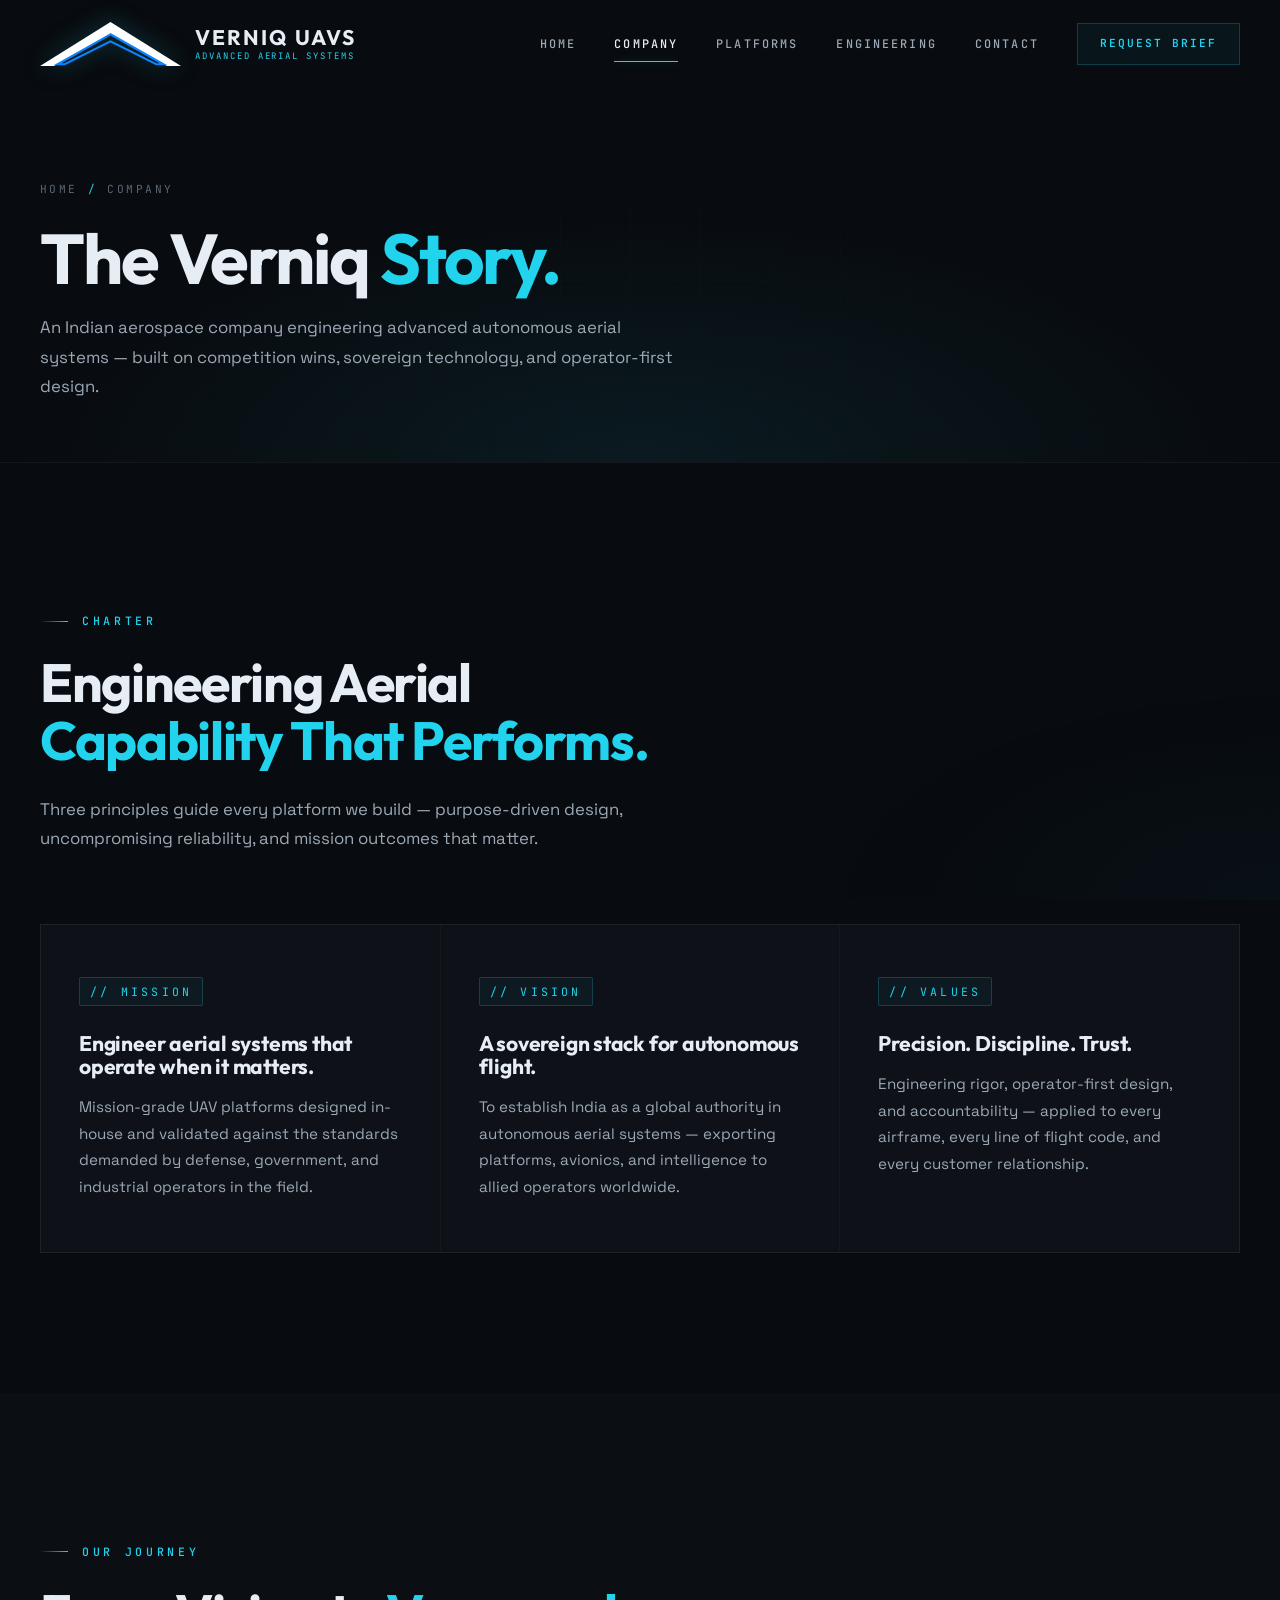
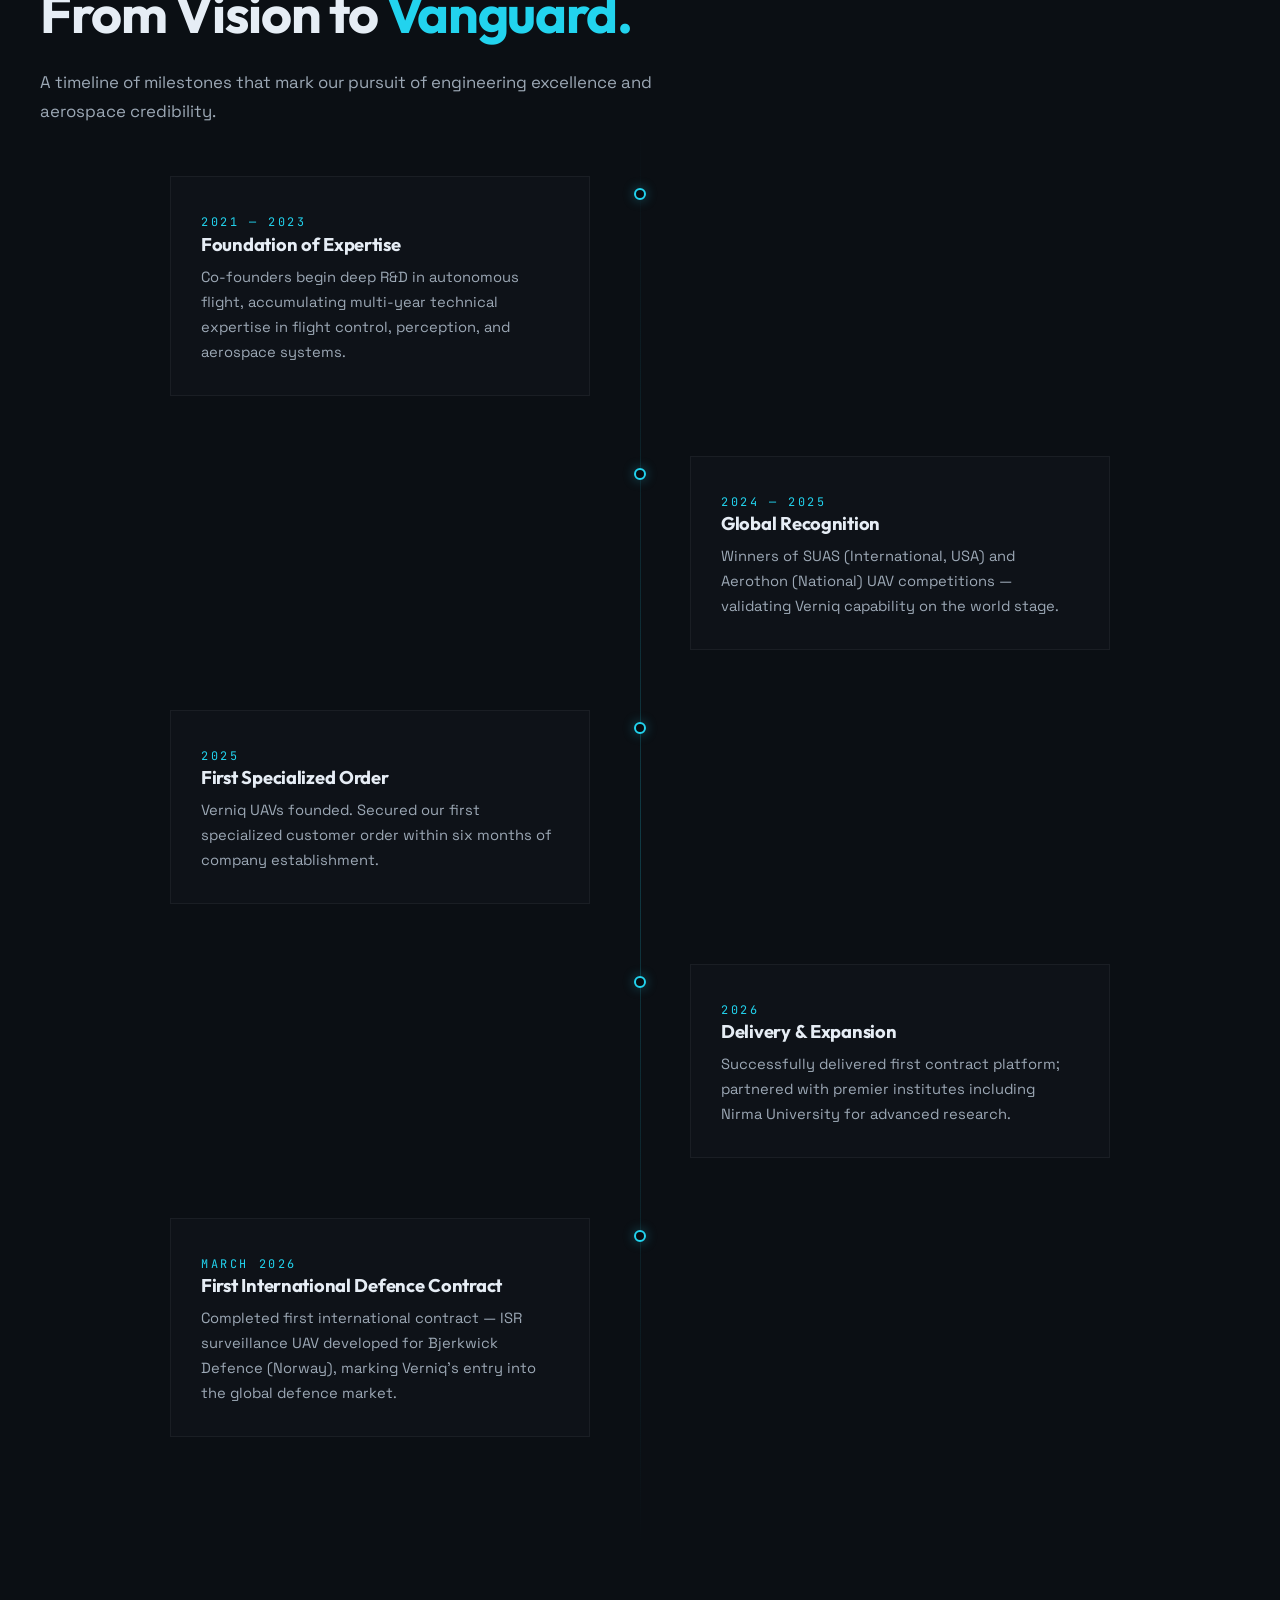
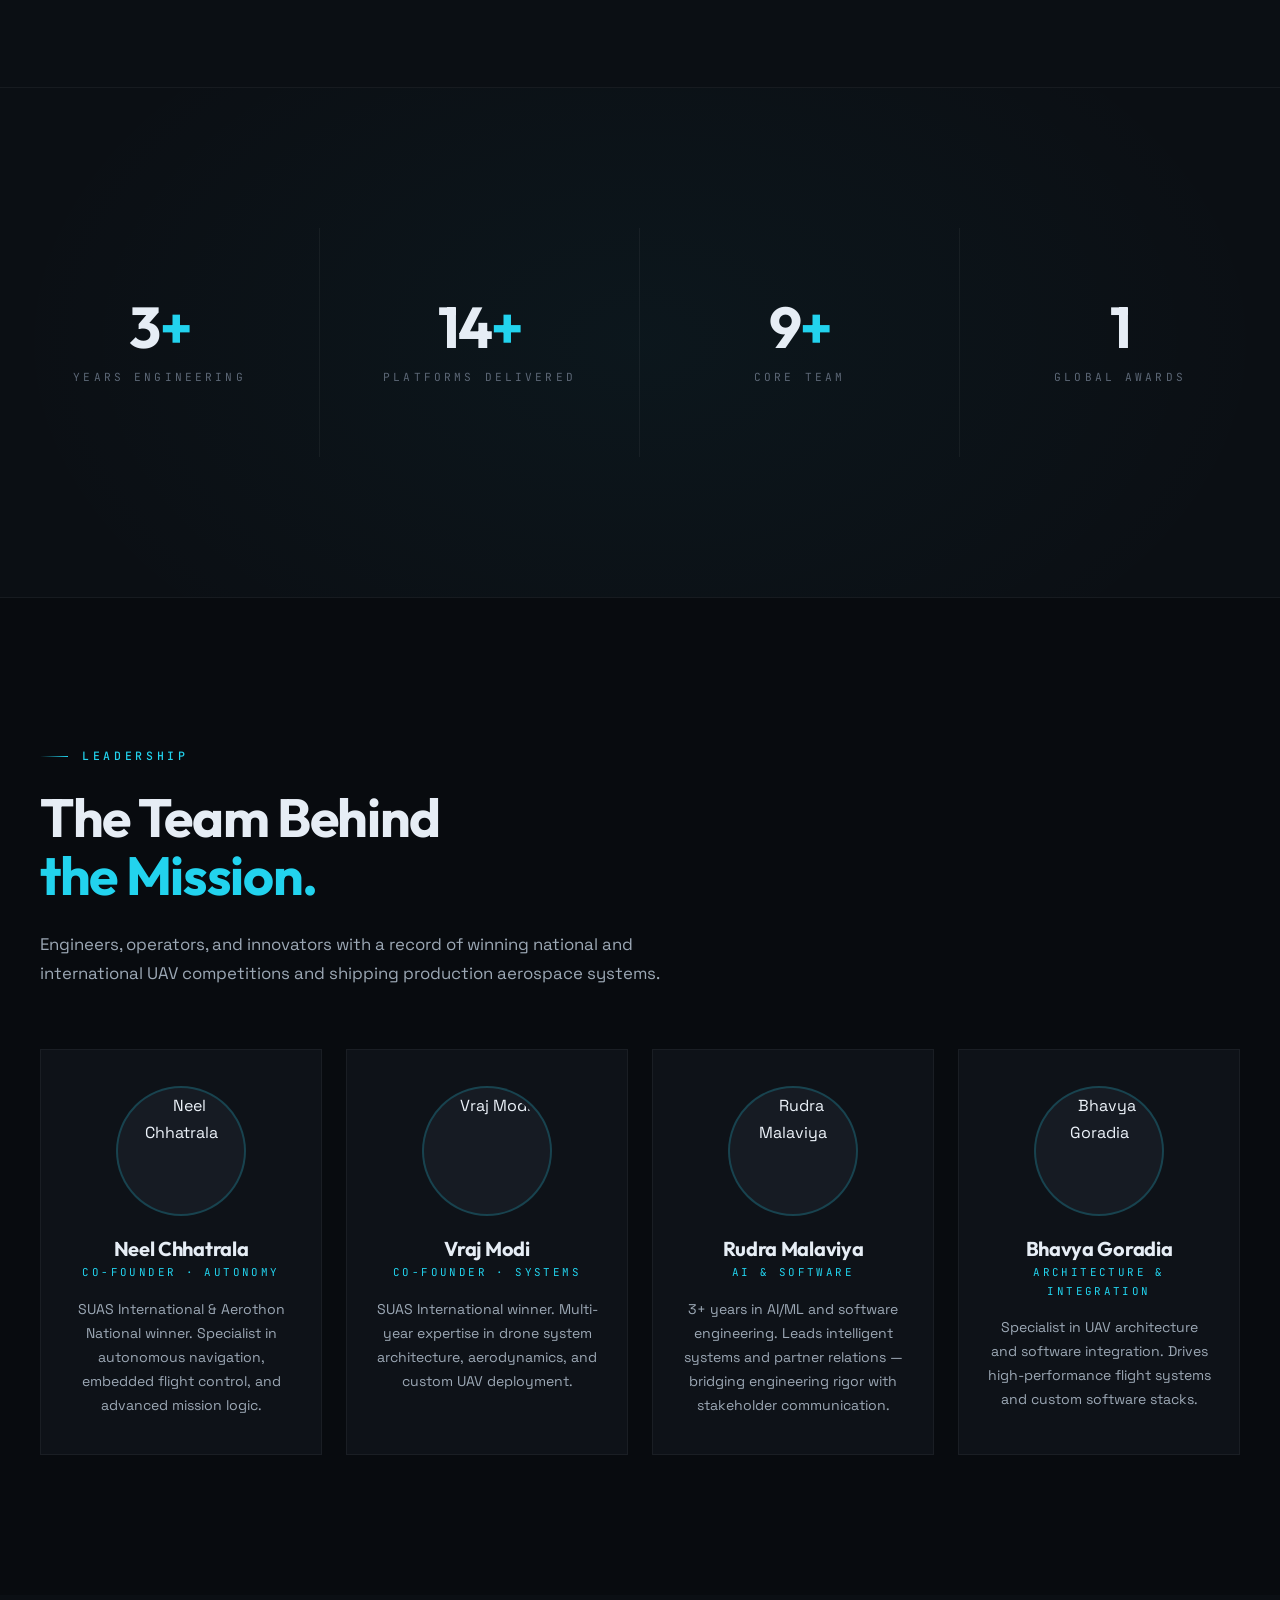
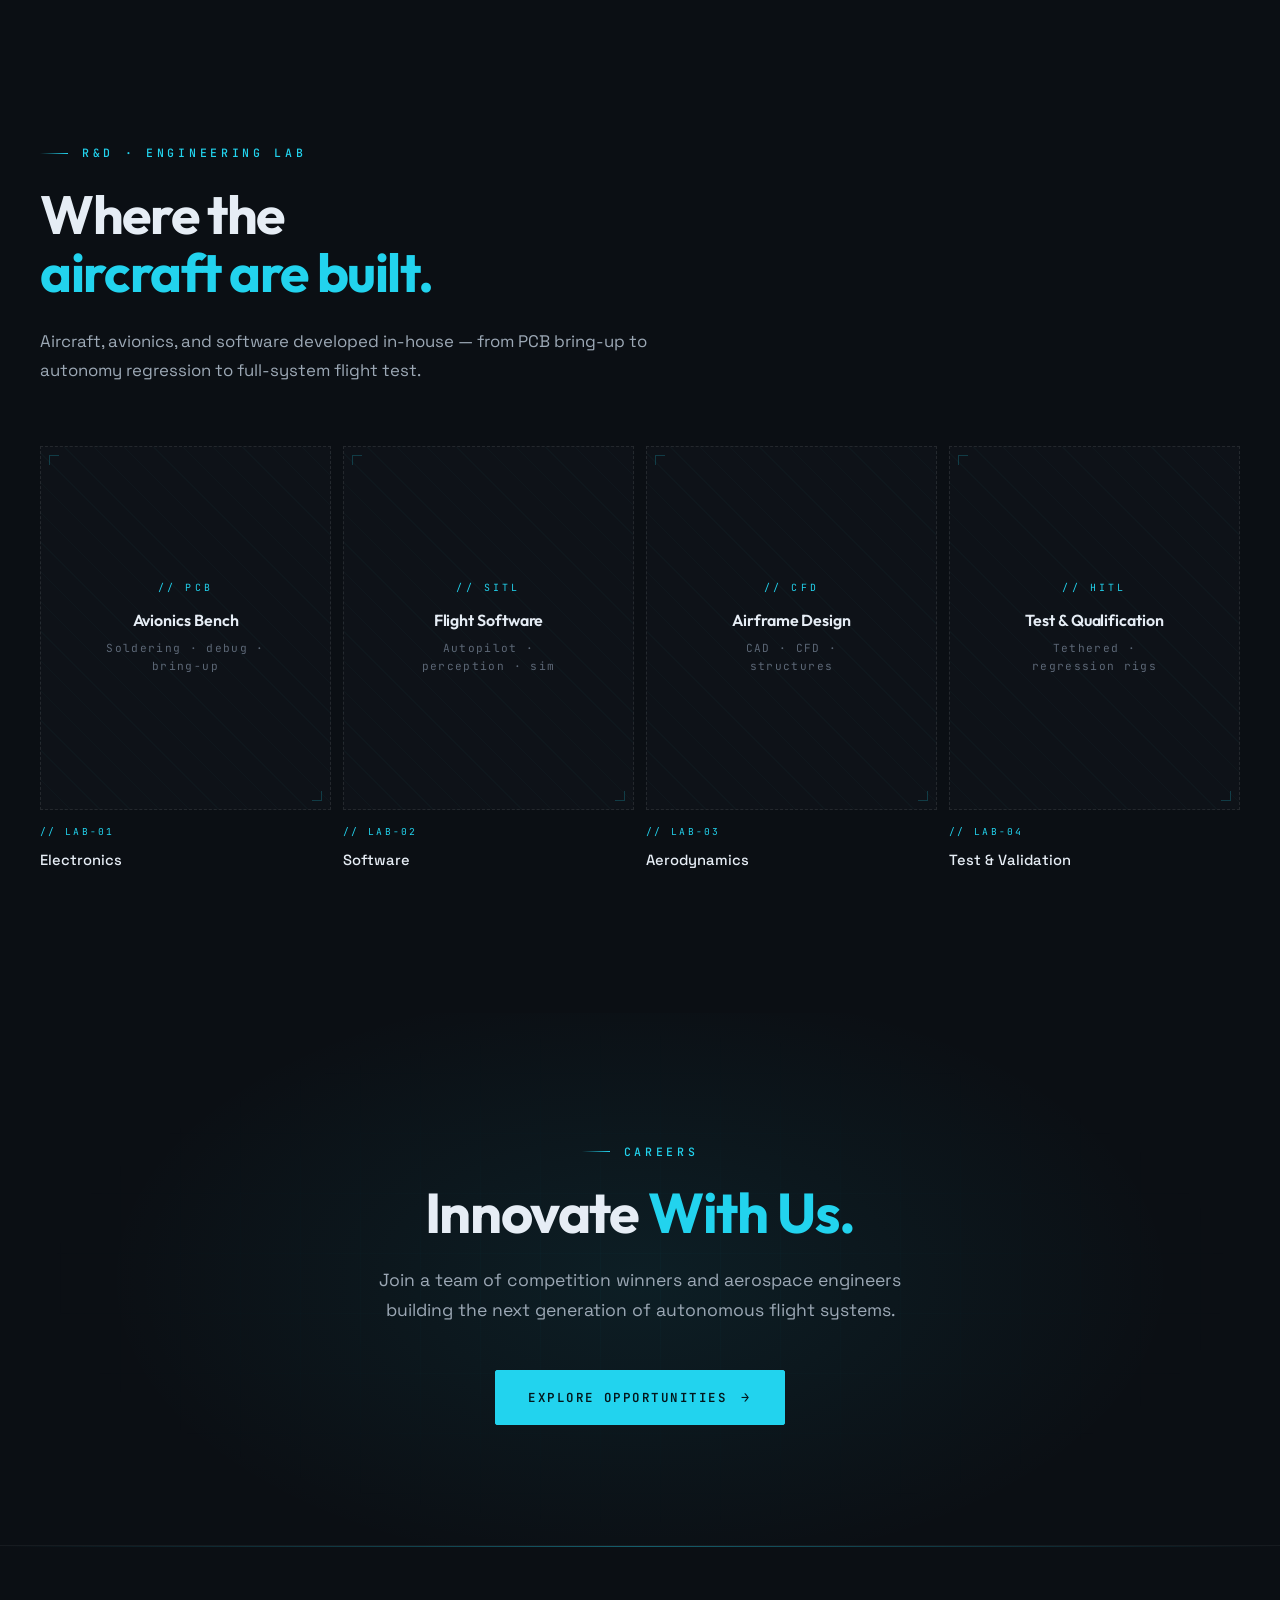
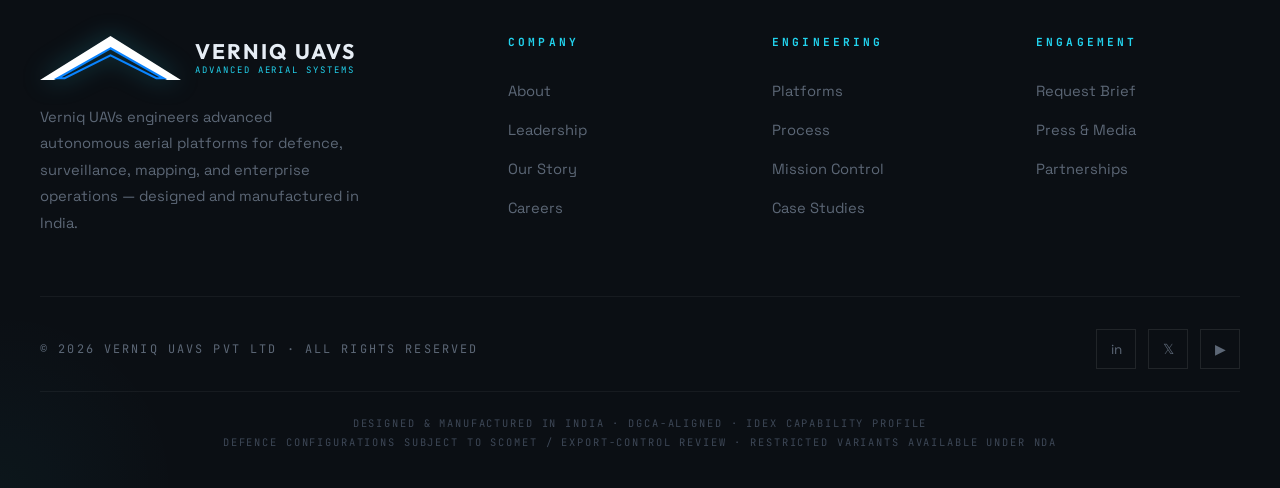
==== commit d84540c5: "New updated files" ====
--- a/about.html
+++ b/about.html
@@ -4,9 +4,10 @@
 <head>
   <meta charset="UTF-8" />
   <meta name="viewport" content="width=device-width, initial-scale=1.0" />
-  <title>About Us — Verniq UAVs</title>
+  <title>Company — Verniq UAVs</title>
   <meta name="description"
-    content="Learn about the journey of Verniq UAVs. From international competition wins to delivering specialized drone solutions for defence, industry, and education." />
+    content="Verniq UAVs is an Indian aerospace company engineering advanced autonomous aerial platforms for defence, surveillance, mapping, and industrial operations." />
+  <link rel="icon" type="image/svg+xml" href="images/icon.svg" />
   <link rel="stylesheet" href="styles.css" />
 </head>
 
@@ -19,15 +20,16 @@
         <img src="images/icon.svg" alt="Verniq Logo Icon" class="nav-logo-icon-img" />
         <div class="nav-logo-text-wrapper">
           <span class="nav-logo-title">Verniq UAVs</span>
-          <span class="nav-logo-tagline">Next gen aerial solutions</span>
+          <span class="nav-logo-tagline">Advanced Aerial Systems</span>
         </div>
       </a>
       <div class="nav-links" id="navLinks">
         <a href="index.html" class="nav-link">Home</a>
-        <a href="about.html" class="nav-link active">About</a>
-        <a href="products.html" class="nav-link">Projects</a>
+        <a href="about.html" class="nav-link active">Company</a>
+        <a href="products.html" class="nav-link">Platforms</a>
+        <a href="index.html#engineering" class="nav-link">Engineering</a>
         <a href="contact.html" class="nav-link">Contact</a>
-        <a href="contact.html" class="nav-cta">Get in Touch</a>
+        <a href="contact.html" class="nav-cta">Request Brief</a>
       </div>
       <button class="nav-toggle" id="navToggle" aria-label="Toggle menu">
         <span></span><span></span><span></span>
@@ -40,99 +42,108 @@
     <div class="container">
       <div class="page-header-content">
         <p class="page-breadcrumb">
-          <a href="index.html">Home</a><span class="separator">/</span><span>About</span>
-        </p>
-        <h1 class="page-title">The Verniq Story</h1>
-        <p class="section-subtitle">
-          Designing and manufacturing fully customized drone systems
-          engineered for performance, precision, and reliability.
-        </p>
-      </div>
-    </div>
-  </section>
-
-  <!-- Mission & Vision -->
+          <a href="index.html">Home</a><span class="separator">/</span><span>Company</span>
+        </p>
+        <h1 class="page-title">The Verniq <span class="accent">Story.</span></h1>
+        <p class="section-subtitle">
+          An Indian aerospace company engineering advanced autonomous aerial systems —
+          built on competition wins, sovereign technology, and operator-first design.
+        </p>
+      </div>
+    </div>
+  </section>
+
+  <!-- Mission / Vision / Values -->
   <section class="section" id="mission">
     <div class="container">
+      <div class="reveal">
+        <p class="section-label">Charter</p>
+        <h2 class="section-title">Engineering Aerial<br/><span class="accent">Capability That Performs.</span></h2>
+        <p class="section-subtitle">
+          Three principles guide every platform we build — purpose-driven design,
+          uncompromising reliability, and mission outcomes that matter.
+        </p>
+      </div>
       <div class="features-grid stagger-children">
         <div class="feature-card">
-          <span class="feature-number">Mission</span>
-          <h3 class="feature-title">Customized. Precision. Performance.</h3>
+          <span class="feature-number">// MISSION</span>
+          <h3 class="feature-title">Engineer aerial systems that operate when it matters.</h3>
           <p class="feature-text">
-            To design, develop, and deliver fully customized UAV systems
-            that solve complex challenges across defence, surveillance,
-            mapping, and industrial inspection.
+            Mission-grade UAV platforms designed in-house and validated against the standards
+            demanded by defense, government, and industrial operators in the field.
           </p>
         </div>
         <div class="feature-card">
-          <span class="feature-number">Vision</span>
-          <h3 class="feature-title">Redefining Aerial Possibility</h3>
+          <span class="feature-number">// VISION</span>
+          <h3 class="feature-title">A sovereign stack for autonomous flight.</h3>
           <p class="feature-text">
-            To be a global leader in custom UAV innovation, known for
-            shaping the future of autonomous flight through precision
-            engineering and mission-specific technology.
+            To establish India as a global authority in autonomous aerial systems —
+            exporting platforms, avionics, and intelligence to allied operators worldwide.
           </p>
         </div>
         <div class="feature-card">
-          <span class="feature-number">Values</span>
-          <h3 class="feature-title">Excellence in Every Flight</h3>
+          <span class="feature-number">// VALUES</span>
+          <h3 class="feature-title">Precision. Discipline. Trust.</h3>
           <p class="feature-text">
-            Innovation, agility, and reliability are at our core.
-            We build solutions that people can depend on, whether
-            for national security or groundbreaking research.
+            Engineering rigor, operator-first design, and accountability — applied to
+            every airframe, every line of flight code, and every customer relationship.
           </p>
         </div>
       </div>
     </div>
   </section>
 
-  <!-- Our Story -->
+  <!-- Our Story / Timeline -->
   <section class="section section-dark" id="story">
     <div class="container">
       <div class="reveal">
         <p class="section-label">Our Journey</p>
-        <h2 class="section-title">From Vision to Vanguard</h2>
-        <p class="section-subtitle">
-          A timeline of milestones that mark our relentless
-          pursuit of engineering excellence.
-        </p>
-      </div>
-
-      <div class="timeline" style="margin-top: 60px;">
-        <div class="timeline-item reveal">
-          <div class="timeline-dot"></div>
-          <div class="timeline-card">
-            <span class="timeline-year">2021—2023</span>
-            <h3 class="timeline-title">The Foundation of Expertise</h3>
-            <p class="timeline-text">Co-founders began their journey in drone R&D, building 3+ years of deep technical
-              expertise in autonomous flight systems.</p>
-          </div>
-        </div>
-        <div class="timeline-item reveal">
-          <div class="timeline-dot"></div>
-          <div class="timeline-card">
-            <span class="timeline-year">2024—2025</span>
+        <h2 class="section-title">From Vision to <span class="accent">Vanguard.</span></h2>
+        <p class="section-subtitle">
+          A timeline of milestones that mark our pursuit of engineering excellence
+          and aerospace credibility.
+        </p>
+      </div>
+
+      <div class="timeline">
+        <div class="timeline-item reveal">
+          <div class="timeline-dot"></div>
+          <div class="timeline-card">
+            <span class="timeline-year">2021 — 2023</span>
+            <h3 class="timeline-title">Foundation of Expertise</h3>
+            <p class="timeline-text">Co-founders begin deep R&amp;D in autonomous flight, accumulating multi-year technical expertise in flight control, perception, and aerospace systems.</p>
+          </div>
+        </div>
+        <div class="timeline-item reveal">
+          <div class="timeline-dot"></div>
+          <div class="timeline-card">
+            <span class="timeline-year">2024 — 2025</span>
             <h3 class="timeline-title">Global Recognition</h3>
-            <p class="timeline-text">Winners of SUAS (International) and Aerothon (National) UAV competitions, proving
-              our capability on the world stage.</p>
+            <p class="timeline-text">Winners of SUAS (International, USA) and Aerothon (National) UAV competitions — validating Verniq capability on the world stage.</p>
           </div>
         </div>
         <div class="timeline-item reveal">
           <div class="timeline-dot"></div>
           <div class="timeline-card">
             <span class="timeline-year">2025</span>
-            <h3 class="timeline-title">First Breakthrough</h3>
-            <p class="timeline-text">Verniq UAVs founded. Secured our first major specialized order within just 6 months
-              of establishment.</p>
+            <h3 class="timeline-title">First Specialized Order</h3>
+            <p class="timeline-text">Verniq UAVs founded. Secured our first specialized customer order within six months of company establishment.</p>
           </div>
         </div>
         <div class="timeline-item reveal">
           <div class="timeline-dot"></div>
           <div class="timeline-card">
             <span class="timeline-year">2026</span>
-            <h3 class="timeline-title">Delivery & Expansion</h3>
-            <p class="timeline-text">Successfully delivered our first contract and partnered with premier institutes
-              like Nirma University for advanced research.</p>
+            <h3 class="timeline-title">Delivery &amp; Expansion</h3>
+            <p class="timeline-text">Successfully delivered first contract platform; partnered with premier institutes including Nirma University for advanced research.</p>
+          </div>
+        </div>
+        <div class="timeline-item reveal">
+          <div class="timeline-dot"></div>
+          <div class="timeline-card">
+            <span class="timeline-year">March 2026</span>
+            <h3 class="timeline-title">First International Defence Contract</h3>
+            <p class="timeline-text">Completed first international contract — ISR surveillance UAV developed for Bjerkwick Defence (Norway), marking Verniq's entry into the global defence market.</p>
           </div>
         </div>
       </div>
@@ -144,18 +155,18 @@
     <div class="stats-grid">
       <div class="stat-item reveal">
         <div class="stat-number"><span class="counter" data-target="4">0</span><span class="stat-suffix">+</span></div>
-        <div class="stat-label">Years Expertise</div>
+        <div class="stat-label">Years Engineering</div>
       </div>
       <div class="stat-item reveal">
         <div class="stat-number"><span class="counter" data-target="15">0</span><span class="stat-suffix">+</span></div>
-        <div class="stat-label">Projects Completed</div>
+        <div class="stat-label">Platforms Delivered</div>
       </div>
       <div class="stat-item reveal">
         <div class="stat-number"><span class="counter" data-target="10">0</span><span class="stat-suffix">+</span></div>
         <div class="stat-label">Core Team</div>
       </div>
       <div class="stat-item reveal">
-        <div class="stat-number"><span class="counter" data-target="2">0</span><span class="stat-suffix"></span></div>
+        <div class="stat-number"><span class="counter" data-target="2">0</span></div>
         <div class="stat-label">Global Awards</div>
       </div>
     </div>
@@ -165,35 +176,98 @@
   <section class="section" id="leadership">
     <div class="container">
       <div class="reveal">
-        <p class="section-label">Our Team</p>
-        <h2 class="section-title">The Team Behind<br />the Mission</h2>
-        <p class="section-subtitle">
-          Engineers and innovators with a track record of winning
-          national and international UAV competitions.
-        </p>
-      </div>
-
-      <div class="features-grid stagger-children" style="margin-top: 60px; grid-template-columns: repeat(2, 1fr);">
-        <div class="feature-card" style="text-align: center;">
-          <div
-            style="width: 120px; height: 120px; border: 2px solid var(--border-medium); margin: 0 auto 24px; display: flex; align-items: center; justify-content: center; font-size: 3rem; color: var(--text-accent); background: var(--bg-card);">
-            ⬡</div>
-          <h3 class="feature-title" style="font-size: 1.4rem;">Neel Chhatrala</h3>
-          <p class="feature-text" style="text-align: center; font-size: 0.9rem;">
-            SUAS International Competition Winner. 3+ years of expertise in
-            drone system architecture, aerodynamics, and custom UAV deployment.
-          </p>
-        </div>
-
-        <div class="feature-card" style="text-align: center;">
-          <div
-            style="width: 120px; height: 120px; border: 2px solid var(--border-medium); margin: 0 auto 24px; display: flex; align-items: center; justify-content: center; font-size: 3rem; color: var(--text-accent); background: var(--bg-card);">
-            ⬡</div>
-          <h3 class="feature-title" style="font-size: 1.4rem;">Vraj Modi</h3>
-          <p class="feature-text" style="text-align: center; font-size: 0.9rem;">
-            SUAS International Competition & Aerothon National Winner. Specialist in autonomous navigation,
-            embedded systems, and advanced flight control logic.
-          </p>
+        <p class="section-label">Leadership</p>
+        <h2 class="section-title">The Team Behind<br/><span class="accent">the Mission.</span></h2>
+        <p class="section-subtitle">
+          Engineers, operators, and innovators with a record of winning national and
+          international UAV competitions and shipping production aerospace systems.
+        </p>
+      </div>
+
+      <div class="leadership-grid stagger-children">
+        <div class="leader-card">
+          <div class="leader-photo"><img src="images/neel.jpeg" alt="Neel Chhatrala" /></div>
+          <h3 class="leader-name">Neel Chhatrala</h3>
+          <p class="leader-role">Co-Founder · Autonomy</p>
+          <p class="leader-bio">SUAS International &amp; Aerothon National winner. Specialist in autonomous navigation, embedded flight control, and advanced mission logic.</p>
+        </div>
+
+        <div class="leader-card">
+          <div class="leader-photo"><img src="images/vraj.jpeg" alt="Vraj Modi" /></div>
+          <h3 class="leader-name">Vraj Modi</h3>
+          <p class="leader-role">Co-Founder · Systems</p>
+          <p class="leader-bio">SUAS International winner. Multi-year expertise in drone system architecture, aerodynamics, and custom UAV deployment.</p>
+        </div>
+
+        <div class="leader-card">
+          <div class="leader-photo"><img src="images/rudra.svg" alt="Rudra Malaviya" /></div>
+          <h3 class="leader-name">Rudra Malaviya</h3>
+          <p class="leader-role">AI &amp; Software</p>
+          <p class="leader-bio">3+ years in AI/ML and software engineering. Leads intelligent systems and partner relations — bridging engineering rigor with stakeholder communication.</p>
+        </div>
+
+        <div class="leader-card">
+          <div class="leader-photo"><img src="images/bhavya.svg" alt="Bhavya Goradia" /></div>
+          <h3 class="leader-name">Bhavya Goradia</h3>
+          <p class="leader-role">Architecture &amp; Integration</p>
+          <p class="leader-bio">Specialist in UAV architecture and software integration. Drives high-performance flight systems and custom software stacks.</p>
+        </div>
+      </div>
+    </div>
+  </section>
+
+  <!-- R&D / Lab Strip -->
+  <section class="section section-dark" id="lab">
+    <div class="container">
+      <div class="reveal">
+        <p class="section-label">R&amp;D · Engineering Lab</p>
+        <h2 class="section-title">Where the<br/><span class="accent">aircraft are built.</span></h2>
+        <p class="section-subtitle">
+          Aircraft, avionics, and software developed in-house — from PCB bring-up
+          to autonomy regression to full-system flight test.
+        </p>
+      </div>
+
+      <div class="lab-strip">
+        <div class="lab-card reveal">
+          <div class="media-slot">
+            <div class="media-slot-inner">
+              <div class="media-slot-tag">// PCB</div>
+              <div class="media-slot-title">Avionics Bench</div>
+              <div class="media-slot-hint">Soldering · debug · bring-up</div>
+            </div>
+          </div>
+          <div class="lab-cap"><span class="lbl">// LAB-01</span><span class="name">Electronics</span></div>
+        </div>
+        <div class="lab-card reveal">
+          <div class="media-slot">
+            <div class="media-slot-inner">
+              <div class="media-slot-tag">// SITL</div>
+              <div class="media-slot-title">Flight Software</div>
+              <div class="media-slot-hint">Autopilot · perception · sim</div>
+            </div>
+          </div>
+          <div class="lab-cap"><span class="lbl">// LAB-02</span><span class="name">Software</span></div>
+        </div>
+        <div class="lab-card reveal">
+          <div class="media-slot">
+            <div class="media-slot-inner">
+              <div class="media-slot-tag">// CFD</div>
+              <div class="media-slot-title">Airframe Design</div>
+              <div class="media-slot-hint">CAD · CFD · structures</div>
+            </div>
+          </div>
+          <div class="lab-cap"><span class="lbl">// LAB-03</span><span class="name">Aerodynamics</span></div>
+        </div>
+        <div class="lab-card reveal">
+          <div class="media-slot">
+            <div class="media-slot-inner">
+              <div class="media-slot-tag">// HITL</div>
+              <div class="media-slot-title">Test &amp; Qualification</div>
+              <div class="media-slot-hint">Tethered · regression rigs</div>
+            </div>
+          </div>
+          <div class="lab-cap"><span class="lbl">// LAB-04</span><span class="name">Test &amp; Validation</span></div>
         </div>
       </div>
     </div>
@@ -204,10 +278,10 @@
     <div class="container">
       <div class="cta-content reveal">
         <p class="section-label" style="justify-content: center;">Careers</p>
-        <h2 class="cta-title" id="careers">Innovate With Us</h2>
+        <h2 class="cta-title" id="careers">Innovate <span style="color: var(--accent-cyan);">With Us.</span></h2>
         <p class="cta-text">
-          Join a team of winners. We are looking for engineers and enthusiasts
-          ready to build the future of autonomous systems.
+          Join a team of competition winners and aerospace engineers building the
+          next generation of autonomous flight systems.
         </p>
         <a href="contact.html" class="btn btn-primary btn-arrow">Explore Opportunities</a>
       </div>
@@ -223,47 +297,53 @@
             <img src="images/icon.svg" alt="Verniq Logo Icon" class="nav-logo-icon-img" />
             <div class="nav-logo-text-wrapper">
               <span class="nav-logo-title">Verniq UAVs</span>
-              <span class="nav-logo-tagline">Next gen aerial solutions</span>
+              <span class="nav-logo-tagline">Advanced Aerial Systems</span>
             </div>
           </a>
           <p class="footer-brand-text">
-            India's premier manufacturer of customized UAV solutions 
-            bridging defence, industry, and education.
+            Verniq UAVs engineers advanced autonomous aerial platforms for defence, surveillance,
+            mapping, and enterprise operations — designed and manufactured in India.
           </p>
         </div>
-
         <div>
           <h4 class="footer-heading">Company</h4>
-          <a href="about.html" class="footer-link">About Us</a>
+          <a href="about.html" class="footer-link">About</a>
           <a href="about.html#leadership" class="footer-link">Leadership</a>
-        </div>
-
+          <a href="about.html#story" class="footer-link">Our Story</a>
+          <a href="about.html#careers" class="footer-link">Careers</a>
+        </div>
         <div>
-          <h4 class="footer-heading">Projects</h4>
-          <a href="products.html" class="footer-link">Defence UAVs</a>
-          <a href="products.html" class="footer-link">Agriculture</a>
-          <a href="products.html" class="footer-link">Industrial</a>
-          <a href="products.html" class="footer-link">Education</a>
-        </div>
-
+          <h4 class="footer-heading">Engineering</h4>
+          <a href="products.html" class="footer-link">Platforms</a>
+          <a href="index.html#engineering" class="footer-link">Process</a>
+          <a href="index.html#gcs" class="footer-link">Mission Control</a>
+          <a href="index.html#case-studies" class="footer-link">Case Studies</a>
+        </div>
         <div>
-          <h4 class="footer-heading">Contact</h4>
-          <a href="contact.html" class="footer-link">Get in Touch</a>
+          <h4 class="footer-heading">Engagement</h4>
+          <a href="contact.html" class="footer-link">Request Brief</a>
+          <a href="contact.html" class="footer-link">Press &amp; Media</a>
+          <a href="contact.html" class="footer-link">Partnerships</a>
         </div>
       </div>
 
       <div class="footer-bottom">
-        <p class="footer-copy">&copy; 2026 Verniq UAVs. All rights reserved.</p>
+        <p class="footer-copy">© 2026 Verniq UAVs Pvt Ltd · All rights reserved</p>
         <div class="footer-socials">
           <a href="#" class="footer-social-link" aria-label="LinkedIn">in</a>
           <a href="#" class="footer-social-link" aria-label="Twitter">𝕏</a>
           <a href="#" class="footer-social-link" aria-label="YouTube">▶</a>
         </div>
       </div>
+
+      <p class="footer-compliance">
+        Designed &amp; Manufactured in India · DGCA-Aligned · iDEX Capability Profile<br/>
+        Defence configurations subject to SCOMET / export-control review · Restricted variants available under NDA
+      </p>
     </div>
   </footer>
 
   <script src="script.js"></script>
 </body>
 
-</html>+</html>
--- a/styles.css
+++ b/styles.css
@@ -1,58 +1,56 @@
 /* ============================================
-   VERNIQ DEFENCE — Design System
-   Black & White Defence-Grade Aesthetic
-   ============================================ */
-
-/* Google Fonts */
-@import url('https://fonts.googleapis.com/css2?family=Outfit:wght@300;400;500;600;700;800;900&family=Space+Grotesk:wght@300;400;500;600;700&family=JetBrains+Mono:wght@400;700&display=swap');
-
-/* ============================================
-   CSS Custom Properties
+   VERNIQ UAVs — Aerospace Design System
+   Premium Defense-Grade · Cinematic · Enterprise
+   ============================================ */
+
+@import url('https://fonts.googleapis.com/css2?family=Outfit:wght@300;400;500;600;700;800;900&family=Space+Grotesk:wght@300;400;500;600;700&family=JetBrains+Mono:wght@400;500;600;700&display=swap');
+
+/* ============================================
+   Design Tokens
    ============================================ */
 :root {
-  /* Colors — Monochrome Military Palette */
-  --color-black: #000000;
-  --color-near-black: #0a0a0a;
-  --color-charcoal: #111111;
-  --color-dark-gray: #1a1a1a;
-  --color-mid-dark: #222222;
-  --color-gray: #333333;
-  --color-medium: #555555;
-  --color-muted: #888888;
-  --color-silver: #aaaaaa;
-  --color-light-gray: #cccccc;
-  --color-off-white: #e5e5e5;
-  --color-white: #ffffff;
-
-  /* Accent — Subtle gold/amber for military feel */
-  --color-accent: #c8a84e;
-  --color-accent-dim: rgba(200, 168, 78, 0.15);
-  --color-accent-glow: rgba(200, 168, 78, 0.3);
-
-  /* Indian Flag Colors */
-  --color-saffron: #FF9933;
-  --color-flag-white: #FFFFFF;
-  --color-flag-green: #138808;
-  --color-navy-blue: #000080;
-
-  /* Backgrounds */
-  --bg-primary: #000000;
-  --bg-secondary: #0a0a0a;
-  --bg-card: #111111;
-  --bg-card-hover: #1a1a1a;
-  --bg-glass: rgba(10, 10, 10, 0.85);
-  --bg-glass-light: rgba(255, 255, 255, 0.03);
+  /* Backgrounds — deep matte aerospace */
+  --bg-primary: #080B0F;
+  --bg-secondary: #0B0F14;
+  --bg-tertiary: #11151B;
+  --bg-card: #0E1218;
+  --bg-card-hover: #131820;
+  --bg-glass: rgba(11, 15, 20, 0.72);
+  --bg-glass-strong: rgba(8, 11, 15, 0.88);
+  --bg-elevated: #161B23;
+
+  /* Accents — electric aerospace cyan/blue */
+  --accent-cyan: #22D3EE;
+  --accent-cyan-bright: #67E8F9;
+  --accent-blue: #38BDF8;
+  --accent-deep: #0EA5E9;
+  --accent-aerospace: #06B6D4;
+  --accent-glow: rgba(34, 211, 238, 0.35);
+  --accent-glow-soft: rgba(34, 211, 238, 0.12);
+  --accent-line: rgba(34, 211, 238, 0.22);
+
+  /* Status / signal colors */
+  --signal-green: #34D399;
+  --signal-amber: #FBBF24;
+  --signal-red: #F87171;
 
   /* Text */
-  --text-primary: #ffffff;
-  --text-secondary: #cccccc;
-  --text-muted: #888888;
-  --text-accent: #c8a84e;
+  --text-primary: #E6EDF5;
+  --text-secondary: #9CA8B5;
+  --text-muted: #5C6776;
+  --text-faint: #3D4756;
+  --text-accent: var(--accent-cyan);
 
   /* Borders */
-  --border-subtle: rgba(255, 255, 255, 0.06);
-  --border-medium: rgba(255, 255, 255, 0.1);
-  --border-accent: rgba(200, 168, 78, 0.3);
+  --border-subtle: rgba(255, 255, 255, 0.05);
+  --border-medium: rgba(255, 255, 255, 0.09);
+  --border-strong: rgba(255, 255, 255, 0.16);
+  --border-accent: rgba(34, 211, 238, 0.22);
+  --border-accent-strong: rgba(34, 211, 238, 0.45);
+
+  /* Engineering grays */
+  --eng-blueprint: rgba(34, 211, 238, 0.06);
+  --eng-rule: rgba(255, 255, 255, 0.08);
 
   /* Typography */
   --font-heading: 'Outfit', sans-serif;
@@ -60,27 +58,28 @@
   --font-mono: 'JetBrains Mono', monospace;
 
   /* Spacing */
-  --section-padding: 120px 0;
-  --container-width: 1280px;
+  --section-padding: 140px 0;
+  --container-width: 1320px;
   --container-padding: 0 40px;
 
-  /* Transitions */
-  --transition-fast: 0.2s cubic-bezier(0.4, 0, 0.2, 1);
-  --transition-smooth: 0.4s cubic-bezier(0.4, 0, 0.2, 1);
-  --transition-slow: 0.6s cubic-bezier(0.4, 0, 0.2, 1);
-
-  /* Shadows */
-  --shadow-card: 0 4px 30px rgba(0, 0, 0, 0.5);
-  --shadow-glow: 0 0 40px rgba(200, 168, 78, 0.1);
-  --shadow-heavy: 0 20px 60px rgba(0, 0, 0, 0.8);
-}
-
-/* ============================================
-   CSS Reset & Base
-   ============================================ */
-*,
-*::before,
-*::after {
+  /* Motion */
+  --ease-out: cubic-bezier(0.16, 1, 0.3, 1);
+  --ease-smooth: cubic-bezier(0.4, 0, 0.2, 1);
+  --transition-fast: 0.2s var(--ease-smooth);
+  --transition-smooth: 0.4s var(--ease-smooth);
+  --transition-slow: 0.7s var(--ease-out);
+
+  /* Effects — restrained */
+  --shadow-card: 0 8px 28px rgba(0, 0, 0, 0.45);
+  --shadow-elevated: 0 20px 52px rgba(0, 0, 0, 0.6);
+  --shadow-glow: 0 0 24px rgba(34, 211, 238, 0.10);
+  --shadow-glow-strong: 0 0 36px rgba(34, 211, 238, 0.18);
+}
+
+/* ============================================
+   Reset & Base
+   ============================================ */
+*, *::before, *::after {
   margin: 0;
   padding: 0;
   box-sizing: border-box;
@@ -99,6 +98,19 @@
   color: var(--text-primary);
   line-height: 1.7;
   overflow-x: hidden;
+  position: relative;
+}
+
+/* Ambient page noise + radial vignette */
+body::before {
+  content: '';
+  position: fixed;
+  inset: 0;
+  background:
+    radial-gradient(ellipse 80% 60% at 50% 0%, rgba(34, 211, 238, 0.04), transparent 60%),
+    radial-gradient(ellipse 60% 40% at 100% 100%, rgba(56, 189, 248, 0.03), transparent 60%);
+  pointer-events: none;
+  z-index: 0;
 }
 
 a {
@@ -124,13 +136,37 @@
   color: inherit;
 }
 
-/* ============================================
-   Utility Classes
+::selection {
+  background: var(--accent-cyan);
+  color: var(--bg-primary);
+}
+
+/* Custom scrollbar */
+::-webkit-scrollbar {
+  width: 10px;
+  height: 10px;
+}
+::-webkit-scrollbar-track {
+  background: var(--bg-primary);
+}
+::-webkit-scrollbar-thumb {
+  background: var(--bg-elevated);
+  border: 2px solid var(--bg-primary);
+  border-radius: 10px;
+}
+::-webkit-scrollbar-thumb:hover {
+  background: var(--accent-deep);
+}
+
+/* ============================================
+   Utility
    ============================================ */
 .container {
   max-width: var(--container-width);
   margin: 0 auto;
   padding: var(--container-padding);
+  position: relative;
+  z-index: 1;
 }
 
 .section {
@@ -142,21 +178,49 @@
   background: var(--bg-secondary);
 }
 
-.text-accent {
-  color: var(--text-accent);
-}
-
-.text-muted {
-  color: var(--text-muted);
-}
-
-.uppercase {
-  text-transform: uppercase;
-  letter-spacing: 0.15em;
-}
-
-.mono {
-  font-family: var(--font-mono);
+.section-tech {
+  background:
+    linear-gradient(180deg, var(--bg-primary), var(--bg-secondary));
+  position: relative;
+}
+
+.section-tech::before {
+  content: '';
+  position: absolute;
+  inset: 0;
+  background-image:
+    linear-gradient(rgba(255, 255, 255, 0.018) 1px, transparent 1px),
+    linear-gradient(90deg, rgba(255, 255, 255, 0.018) 1px, transparent 1px);
+  background-size: 80px 80px;
+  pointer-events: none;
+  mask-image: radial-gradient(ellipse 80% 60% at 50% 50%, black, transparent 80%);
+  -webkit-mask-image: radial-gradient(ellipse 80% 60% at 50% 50%, black, transparent 80%);
+}
+
+.uppercase { text-transform: uppercase; letter-spacing: 0.18em; }
+.mono { font-family: var(--font-mono); }
+
+/* HUD-style corner brackets — applied to .hud */
+.hud {
+  position: relative;
+}
+.hud::before,
+.hud::after {
+  content: '';
+  position: absolute;
+  width: 14px;
+  height: 14px;
+  border: 1px solid var(--accent-cyan);
+  opacity: 0.6;
+  pointer-events: none;
+}
+.hud::before {
+  top: -1px; left: -1px;
+  border-right: none; border-bottom: none;
+}
+.hud::after {
+  bottom: -1px; right: -1px;
+  border-left: none; border-top: none;
 }
 
 /* ============================================
@@ -165,47 +229,71 @@
 h1, h2, h3, h4, h5, h6 {
   font-family: var(--font-heading);
   font-weight: 700;
-  line-height: 1.1;
-}
-
-.hero-title {
-  font-size: clamp(3rem, 7vw, 6rem);
-  font-weight: 900;
-  letter-spacing: -0.02em;
-  line-height: 1.05;
-}
-
+  line-height: 1.08;
+  letter-spacing: -0.015em;
+  color: var(--text-primary);
+}
+
+.eyebrow,
 .section-label {
   font-family: var(--font-mono);
-  font-size: 0.75rem;
-  text-transform: uppercase;
-  letter-spacing: 0.3em;
-  color: var(--text-accent);
-  margin-bottom: 16px;
-  display: flex;
+  font-size: 0.72rem;
+  font-weight: 500;
+  text-transform: uppercase;
+  letter-spacing: 0.32em;
+  color: var(--accent-cyan);
+  display: inline-flex;
   align-items: center;
-  gap: 12px;
+  gap: 14px;
+  margin-bottom: 22px;
 }
 
 .section-label::before {
   content: '';
-  width: 24px;
+  width: 28px;
   height: 1px;
-  background: var(--color-accent);
+  background: linear-gradient(90deg, transparent, var(--accent-cyan));
 }
 
 .section-title {
-  font-size: clamp(2rem, 4vw, 3.5rem);
-  font-weight: 800;
-  margin-bottom: 24px;
-  letter-spacing: -0.02em;
-}
+  font-size: clamp(2.2rem, 4.2vw, 3.75rem);
+  font-weight: 700;
+  margin-bottom: 26px;
+  letter-spacing: -0.025em;
+  color: var(--text-primary);
+}
+
+.section-title .accent { color: var(--accent-cyan); }
 
 .section-subtitle {
-  font-size: 1.125rem;
+  font-size: 1.05rem;
   color: var(--text-secondary);
-  max-width: 600px;
-  line-height: 1.8;
+  max-width: 640px;
+  line-height: 1.75;
+  font-weight: 400;
+}
+
+.reveal { opacity: 0; transform: translateY(40px); transition: all 0.9s var(--ease-out); }
+.reveal.visible { opacity: 1; transform: translateY(0); }
+.reveal-left { opacity: 0; transform: translateX(-40px); transition: all 0.9s var(--ease-out); }
+.reveal-left.visible { opacity: 1; transform: translateX(0); }
+.reveal-right { opacity: 0; transform: translateX(40px); transition: all 0.9s var(--ease-out); }
+.reveal-right.visible { opacity: 1; transform: translateX(0); }
+
+.stagger-children > * {
+  opacity: 0;
+  transform: translateY(24px);
+  transition: all 0.7s var(--ease-out);
+}
+.stagger-children.visible > *:nth-child(1) { transition-delay: 0.05s; }
+.stagger-children.visible > *:nth-child(2) { transition-delay: 0.13s; }
+.stagger-children.visible > *:nth-child(3) { transition-delay: 0.21s; }
+.stagger-children.visible > *:nth-child(4) { transition-delay: 0.29s; }
+.stagger-children.visible > *:nth-child(5) { transition-delay: 0.37s; }
+.stagger-children.visible > *:nth-child(6) { transition-delay: 0.45s; }
+.stagger-children.visible > * {
+  opacity: 1;
+  transform: translateY(0);
 }
 
 /* ============================================
@@ -215,110 +303,108 @@
   display: inline-flex;
   align-items: center;
   gap: 10px;
-  padding: 16px 36px;
-  font-family: var(--font-body);
-  font-size: 0.875rem;
+  padding: 15px 32px;
+  font-family: var(--font-mono);
+  font-size: 0.78rem;
   font-weight: 600;
-  letter-spacing: 0.08em;
-  text-transform: uppercase;
-  border-radius: 0;
+  letter-spacing: 0.2em;
+  text-transform: uppercase;
+  border-radius: 2px;
   transition: var(--transition-smooth);
   position: relative;
   overflow: hidden;
+  cursor: pointer;
+  white-space: nowrap;
 }
 
 .btn::before {
   content: '';
   position: absolute;
   top: 0;
-  left: -100%;
+  left: -120%;
   width: 100%;
   height: 100%;
-  background: linear-gradient(90deg, transparent, rgba(255,255,255,0.1), transparent);
-  transition: var(--transition-slow);
-}
-
-.btn:hover::before {
-  left: 100%;
-}
+  background: linear-gradient(90deg, transparent, rgba(255,255,255,0.18), transparent);
+  transition: 0.7s var(--ease-out);
+  pointer-events: none;
+}
+.btn:hover::before { left: 120%; }
 
 .btn-primary {
-  background: var(--color-white);
-  color: var(--color-black);
-  border: 2px solid var(--color-white);
-}
-
+  background: var(--accent-cyan);
+  color: #03161B;
+  border: 1px solid var(--accent-cyan);
+  box-shadow: 0 0 0 0 var(--accent-glow);
+}
 .btn-primary:hover {
+  background: var(--accent-cyan-bright);
+  border-color: var(--accent-cyan-bright);
+  box-shadow: 0 0 30px var(--accent-glow);
+  transform: translateY(-1px);
+}
+
+.btn-outline {
+  background: rgba(255, 255, 255, 0.02);
+  color: var(--text-primary);
+  border: 1px solid var(--border-strong);
+  backdrop-filter: blur(8px);
+  -webkit-backdrop-filter: blur(8px);
+}
+.btn-outline:hover {
+  border-color: var(--accent-cyan);
+  color: var(--accent-cyan);
+  background: rgba(34, 211, 238, 0.06);
+}
+
+.btn-ghost {
   background: transparent;
-  color: var(--color-white);
-}
-
-.btn-outline {
-  background: transparent;
-  color: var(--color-white);
-  border: 1px solid rgba(255, 255, 255, 0.3);
-}
-
-.btn-outline:hover {
-  border-color: var(--color-white);
-  background: rgba(255, 255, 255, 0.05);
-}
-
-.btn-accent {
-  background: var(--color-accent);
-  color: var(--color-black);
-  border: 2px solid var(--color-accent);
-}
-
-.btn-accent:hover {
-  background: transparent;
-  color: var(--color-accent);
+  color: var(--text-secondary);
+  border: 1px solid var(--border-medium);
+}
+.btn-ghost:hover {
+  color: var(--text-primary);
+  border-color: var(--border-strong);
 }
 
 .btn-arrow::after {
   content: '→';
-  font-size: 1.2em;
+  font-size: 1.1em;
   transition: transform var(--transition-fast);
-}
-
-.btn-arrow:hover::after {
-  transform: translateX(4px);
-}
-
-/* ============================================
-   Cinematic Logo Intro
+  margin-left: 4px;
+}
+.btn-arrow:hover::after { transform: translateX(5px); }
+
+/* ============================================
+   Cinematic Intro
    ============================================ */
 .video-intro {
   position: fixed;
-  top: 0;
-  left: 0;
+  inset: 0;
   width: 100%;
   height: 100%;
   z-index: 10000;
   display: flex;
   align-items: center;
   justify-content: center;
-  background: #000;
+  background: radial-gradient(ellipse at center, #0A1018 0%, #04070B 100%);
   cursor: pointer;
   overflow: hidden;
 }
-
 .video-intro.hidden {
   opacity: 0;
   pointer-events: none;
-  transition: opacity 1s ease;
-}
-
-/* Particle canvas */
+  transition: opacity 1s var(--ease-out);
+}
+
 .intro-particles {
   position: absolute;
   inset: 0;
   width: 100%;
   height: 100%;
   z-index: 0;
-}
-
-/* Scanning horizontal lines overlay */
+  opacity: 0.7;
+}
+
 .intro-scan-lines {
   position: absolute;
   inset: 0;
@@ -327,58 +413,62 @@
     to bottom,
     transparent 0px,
     transparent 3px,
-    rgba(255,255,255,0.015) 3px,
-    rgba(255,255,255,0.015) 4px
+    rgba(34, 211, 238, 0.018) 3px,
+    rgba(34, 211, 238, 0.018) 4px
   );
   pointer-events: none;
 }
 
-/* Center content wrapper */
+/* Radial radar sweep behind logo */
 .intro-center {
   position: relative;
   z-index: 3;
   display: flex;
   flex-direction: column;
   align-items: center;
-  gap: 0;
-}
-
-/* Logo Wrapper */
+}
+
+.intro-center::before {
+  content: '';
+  position: absolute;
+  width: 520px;
+  height: 520px;
+  top: -130px;
+  left: 50%;
+  transform: translateX(-50%);
+  border: 1px solid rgba(34, 211, 238, 0.08);
+  border-radius: 50%;
+  pointer-events: none;
+}
+.intro-center::after {
+  content: '';
+  position: absolute;
+  width: 320px;
+  height: 320px;
+  top: -30px;
+  left: 50%;
+  transform: translateX(-50%);
+  border: 1px solid rgba(34, 211, 238, 0.12);
+  border-radius: 50%;
+  pointer-events: none;
+}
+
 .intro-logo-wrap {
   position: relative;
   width: 220px;
   height: 110px;
-  margin-bottom: 30px;
-}
-
-.intro-svg-logo {
-  width: 100%;
-  height: 100%;
-  position: relative;
-  z-index: 2;
-}
-
-/* SVG path-draw animation */
+  margin-bottom: 36px;
+}
+.intro-svg-logo { width: 100%; height: 100%; position: relative; z-index: 2; }
+
 .intro-path {
-  transition: stroke-dashoffset 1.8s cubic-bezier(0.65, 0, 0.35, 1),
-              fill 0.8s ease 1.6s;
-}
-
-.intro-path.drawn {
-  stroke-dashoffset: 0 !important;
-}
-
-#logoPath1.filled {
-  fill: #FFFFFF;
-  transition: fill 0.6s ease;
-}
-
-#logoPath2.filled {
-  stroke-width: 12;
-  transition: stroke-width 0.4s ease;
-}
-
-/* Glow ring behind logo */
+  transition: stroke-dashoffset 1.8s var(--ease-out), fill 0.8s ease 1.6s;
+}
+.intro-path.drawn { stroke-dashoffset: 0 !important; }
+
+#logoPath1.filled { fill: var(--text-primary); transition: fill 0.6s ease; }
+#logoPath2.filled { stroke: var(--accent-cyan); stroke-width: 10; }
+
 .intro-glow-ring {
   position: absolute;
   top: 50%;
@@ -386,80 +476,56 @@
   width: 0;
   height: 0;
   border-radius: 50%;
-  background: radial-gradient(circle, rgba(10, 132, 255, 0.25) 0%, transparent 70%);
+  background: radial-gradient(circle, rgba(34, 211, 238, 0.32) 0%, transparent 70%);
   transform: translate(-50%, -50%);
-  transition: width 1.2s cubic-bezier(0.16, 1, 0.3, 1),
-              height 1.2s cubic-bezier(0.16, 1, 0.3, 1),
-              opacity 0.8s ease;
+  transition: width 1.2s var(--ease-out), height 1.2s var(--ease-out), opacity 0.8s ease;
   opacity: 0;
   z-index: 1;
 }
-
-.intro-glow-ring.active {
-  width: 400px;
-  height: 400px;
-  opacity: 1;
-}
-
-/* Company Name — typewriter */
+.intro-glow-ring.active { width: 460px; height: 460px; opacity: 1; }
+
 .intro-company-name {
   font-family: var(--font-heading);
   font-size: clamp(1.8rem, 4vw, 3rem);
-  font-weight: 800;
-  letter-spacing: 0.15em;
-  text-transform: uppercase;
-  color: var(--color-white);
-  margin: 0;
+  font-weight: 700;
+  letter-spacing: 0.18em;
+  text-transform: uppercase;
+  color: var(--text-primary);
   min-height: 1.2em;
   overflow: hidden;
 }
-
 .intro-company-name .intro-char {
   display: inline-block;
   opacity: 0;
   transform: translateY(20px);
-  animation: charReveal 0.4s cubic-bezier(0.16, 1, 0.3, 1) forwards;
-}
-
+  animation: charReveal 0.4s var(--ease-out) forwards;
+}
 @keyframes charReveal {
-  to {
-    opacity: 1;
-    transform: translateY(0);
-  }
-}
-
-/* Tagline */
+  to { opacity: 1; transform: translateY(0); }
+}
+
 .intro-tagline-text {
   font-family: var(--font-mono);
-  font-size: clamp(0.65rem, 1.2vw, 0.85rem);
-  text-transform: uppercase;
-  letter-spacing: 0.5em;
-  color: var(--color-accent);
-  margin-top: 12px;
+  font-size: clamp(0.65rem, 1.2vw, 0.78rem);
+  text-transform: uppercase;
+  letter-spacing: 0.55em;
+  color: var(--accent-cyan);
+  margin-top: 14px;
   opacity: 0;
   transform: translateY(10px);
   transition: opacity 0.8s ease, transform 0.8s ease;
 }
-
-.intro-tagline-text.visible {
-  opacity: 1;
-  transform: translateY(0);
-}
-
-/* Accent Line */
+.intro-tagline-text.visible { opacity: 1; transform: translateY(0); }
+
 .intro-accent-line {
   width: 0;
   height: 1px;
-  background: linear-gradient(90deg, transparent, var(--color-accent), transparent);
-  margin-top: 24px;
-  transition: width 1s cubic-bezier(0.16, 1, 0.3, 1);
-}
-
-.intro-accent-line.visible {
-  width: 200px;
-}
-
-/* Skip Button */
+  background: linear-gradient(90deg, transparent, var(--accent-cyan), transparent);
+  margin-top: 28px;
+  transition: width 1s var(--ease-out);
+}
+.intro-accent-line.visible { width: 220px; }
+
 .intro-skip {
   position: absolute;
   bottom: 40px;
@@ -473,20 +539,13 @@
   opacity: 0;
   animation: skipAppear 0.6s ease 2.5s forwards;
   cursor: pointer;
-  background: rgba(255,255,255,0.05);
+  background: rgba(255,255,255,0.03);
   padding: 10px 20px;
-  border: 1px solid rgba(255,255,255,0.1);
+  border: 1px solid var(--border-medium);
   transition: var(--transition-fast);
 }
-
-.intro-skip:hover {
-  border-color: var(--color-white);
-  color: var(--color-white);
-}
-
-@keyframes skipAppear {
-  to { opacity: 1; }
-}
+.intro-skip:hover { border-color: var(--accent-cyan); color: var(--accent-cyan); }
+@keyframes skipAppear { to { opacity: 1; } }
 
 /* ============================================
    Navigation
@@ -497,16 +556,17 @@
   left: 0;
   width: 100%;
   z-index: 1000;
-  padding: 20px 0;
+  padding: 22px 0;
   transition: var(--transition-smooth);
 }
 
 .navbar.scrolled {
-  padding: 12px 0;
-  background: var(--bg-glass);
-  backdrop-filter: blur(20px);
-  -webkit-backdrop-filter: blur(20px);
+  padding: 14px 0;
+  background: var(--bg-glass-strong);
+  backdrop-filter: blur(20px) saturate(140%);
+  -webkit-backdrop-filter: blur(20px) saturate(140%);
   border-bottom: 1px solid var(--border-subtle);
+  box-shadow: 0 12px 32px rgba(0, 0, 0, 0.4);
 }
 
 .navbar .container {
@@ -519,120 +579,87 @@
   display: flex;
   flex-direction: row;
   align-items: center;
-  gap: 15px;
+  gap: 14px;
 }
 
 .nav-logo-icon-img {
-  height: 48px;
+  height: 44px;
   width: auto;
   display: block;
-}
-
-.nav-logo-text-wrapper {
-  display: flex;
-  flex-direction: column;
-}
+  filter: drop-shadow(0 0 12px rgba(34, 211, 238, 0.25));
+}
+
+.nav-logo-text-wrapper { display: flex; flex-direction: column; }
 
 .nav-logo-title {
   font-family: var(--font-heading);
-  font-size: 1.5rem;
-  font-weight: 800;
-  letter-spacing: 0.08em;
-  text-transform: uppercase;
-  color: var(--color-white);
-  line-height: 0.9;
+  font-size: 1.32rem;
+  font-weight: 700;
+  letter-spacing: 0.1em;
+  text-transform: uppercase;
+  color: var(--text-primary);
+  line-height: 0.95;
 }
 
 .nav-logo-tagline {
   font-family: var(--font-mono);
-  font-size: 0.58rem;
+  font-size: 0.56rem;
+  letter-spacing: 0.22em;
+  text-transform: uppercase;
+  color: var(--accent-cyan);
+  margin-top: 5px;
+  line-height: 1;
+}
+
+.nav-links {
+  display: flex;
+  align-items: center;
+  gap: 38px;
+}
+
+.nav-link {
+  font-family: var(--font-mono);
+  font-size: 0.74rem;
+  font-weight: 500;
+  text-transform: uppercase;
   letter-spacing: 0.18em;
-  text-transform: uppercase;
-  color: var(--text-accent);
-  margin-top: 4px;
-  line-height: 1;
-}
-
-/* Specific adjustment for intro logo */
-.intro-logo {
-  display: flex;
-  flex-direction: column;
-  align-items: center;
-  margin-bottom: 40px;
-  gap: 15px;
-}
-
-.intro-logo .nav-logo-icon-img {
-  height: 80px;
-}
-
-.intro-logo .nav-logo-text-wrapper {
-  align-items: center;
-}
-
-.intro-logo .nav-logo-title {
-  font-size: 2.2rem;
-}
-
-.intro-logo .nav-logo-tagline {
-  font-size: 0.75rem;
-  letter-spacing: 0.3em;
-  margin-top: 8px;
-}
-
-.nav-links {
-  display: flex;
-  align-items: center;
-  gap: 40px;
-}
-
-.nav-link {
-  font-size: 0.8rem;
-  font-weight: 500;
-  text-transform: uppercase;
-  letter-spacing: 0.12em;
   color: var(--text-secondary);
   position: relative;
   padding: 6px 0;
 }
-
 .nav-link::after {
   content: '';
   position: absolute;
-  bottom: 0;
+  bottom: -2px;
   left: 0;
   width: 0;
   height: 1px;
-  background: var(--color-white);
+  background: var(--accent-cyan);
   transition: var(--transition-smooth);
-}
-
-.nav-link:hover,
-.nav-link.active {
-  color: var(--color-white);
-}
-
-.nav-link:hover::after,
-.nav-link.active::after {
-  width: 100%;
-}
+  box-shadow: 0 0 8px var(--accent-glow);
+}
+.nav-link:hover, .nav-link.active { color: var(--text-primary); }
+.nav-link:hover::after, .nav-link.active::after { width: 100%; }
 
 .nav-cta {
-  padding: 10px 24px;
-  border: 1px solid rgba(255, 255, 255, 0.3);
-  font-size: 0.75rem;
+  padding: 10px 22px;
+  border: 1px solid var(--border-accent);
+  font-family: var(--font-mono);
+  font-size: 0.7rem;
   font-weight: 600;
   text-transform: uppercase;
-  letter-spacing: 0.1em;
+  letter-spacing: 0.18em;
+  color: var(--accent-cyan);
+  background: rgba(34, 211, 238, 0.05);
   transition: var(--transition-fast);
 }
-
 .nav-cta:hover {
-  background: var(--color-white);
-  color: var(--color-black);
-}
-
-/* Mobile Menu Toggle */
+  background: var(--accent-cyan);
+  color: #03161B;
+  border-color: var(--accent-cyan);
+  box-shadow: 0 0 24px var(--accent-glow);
+}
+
 .nav-toggle {
   display: none;
   flex-direction: column;
@@ -641,28 +668,18 @@
   cursor: pointer;
   z-index: 1001;
 }
-
 .nav-toggle span {
   display: block;
   height: 2px;
-  background: var(--color-white);
+  background: var(--text-primary);
   transition: var(--transition-fast);
 }
-
-.nav-toggle.active span:nth-child(1) {
-  transform: translateY(8px) rotate(45deg);
-}
-
-.nav-toggle.active span:nth-child(2) {
-  opacity: 0;
-}
-
-.nav-toggle.active span:nth-child(3) {
-  transform: translateY(-8px) rotate(-45deg);
-}
-
-/* ============================================
-   Hero Section
+.nav-toggle.active span:nth-child(1) { transform: translateY(8px) rotate(45deg); }
+.nav-toggle.active span:nth-child(2) { opacity: 0; }
+.nav-toggle.active span:nth-child(3) { transform: translateY(-8px) rotate(-45deg); }
+
+/* ============================================
+   Hero
    ============================================ */
 .hero {
   position: relative;
@@ -671,111 +688,161 @@
   align-items: center;
   justify-content: center;
   overflow: hidden;
-  background: var(--bg-primary);
+  background:
+    radial-gradient(ellipse 60% 50% at 50% 100%, rgba(14, 165, 233, 0.08), transparent 70%),
+    radial-gradient(ellipse 70% 60% at 50% 0%, rgba(34, 211, 238, 0.05), transparent 70%),
+    var(--bg-primary);
 }
 
 .hero-bg {
   position: absolute;
   inset: 0;
   z-index: 0;
+  overflow: hidden;
 }
 
 .hero-bg img {
   width: 100%;
   height: 100%;
   object-fit: cover;
-  opacity: 0.25;
-  filter: grayscale(100%);
+  opacity: 0.18;
+  filter: grayscale(60%) contrast(110%) brightness(0.85) hue-rotate(170deg);
+  mix-blend-mode: screen;
 }
 
 .hero-overlay {
   position: absolute;
   inset: 0;
-  background: linear-gradient(180deg,
-    rgba(0,0,0,0.4) 0%,
-    rgba(0,0,0,0.2) 40%,
-    rgba(0,0,0,0.6) 80%,
-    rgba(0,0,0,1) 100%
-  );
+  background:
+    linear-gradient(180deg,
+      rgba(8, 11, 15, 0.6) 0%,
+      rgba(8, 11, 15, 0.35) 35%,
+      rgba(8, 11, 15, 0.7) 75%,
+      rgba(8, 11, 15, 1) 100%
+    );
   z-index: 1;
 }
 
-/* Grid pattern overlay */
-.hero::before {
-  content: '';
+/* Animated grid + radar canvas mount */
+.hero-grid {
   position: absolute;
   inset: 0;
+  z-index: 2;
   background-image:
-    linear-gradient(rgba(255,255,255,0.02) 1px, transparent 1px),
-    linear-gradient(90deg, rgba(255,255,255,0.02) 1px, transparent 1px);
-  background-size: 60px 60px;
+    linear-gradient(rgba(34, 211, 238, 0.04) 1px, transparent 1px),
+    linear-gradient(90deg, rgba(34, 211, 238, 0.04) 1px, transparent 1px);
+  background-size: 70px 70px;
+  mask-image: radial-gradient(ellipse 75% 60% at 50% 50%, black 30%, transparent 90%);
+  -webkit-mask-image: radial-gradient(ellipse 75% 60% at 50% 50%, black 30%, transparent 90%);
+  pointer-events: none;
+}
+
+.hero-radar {
+  position: absolute;
+  top: 50%;
+  left: 50%;
+  transform: translate(-50%, -50%);
+  width: min(85vw, 780px);
+  height: min(85vw, 780px);
   z-index: 2;
   pointer-events: none;
-}
+  opacity: 0.42;
+}
+
+/* HUD framing brackets at corners */
+.hero-frame {
+  position: absolute;
+  z-index: 3;
+  pointer-events: none;
+}
+.hero-frame--tl { top: 100px; left: 40px; }
+.hero-frame--tr { top: 100px; right: 40px; }
+.hero-frame--bl { bottom: 80px; left: 40px; }
+.hero-frame--br { bottom: 80px; right: 40px; }
+
+.hero-frame svg { display: block; }
+
+/* HUD readouts */
+.hero-readout {
+  position: absolute;
+  z-index: 3;
+  font-family: var(--font-mono);
+  font-size: 0.65rem;
+  letter-spacing: 0.22em;
+  text-transform: uppercase;
+  color: var(--text-muted);
+  pointer-events: none;
+  opacity: 0;
+  animation: fadeInUp 0.8s ease 1.2s forwards;
+}
+.hero-readout .ok { color: var(--signal-green); }
+.hero-readout .v { color: var(--accent-cyan); }
+.hero-readout--tl { top: 116px; left: 80px; }
+.hero-readout--br { bottom: 100px; right: 80px; text-align: right; }
 
 .hero-content {
   position: relative;
-  z-index: 3;
+  z-index: 4;
   text-align: center;
-  max-width: 900px;
+  max-width: 1000px;
   padding: 0 40px;
 }
 
 .hero-badge {
   display: inline-flex;
   align-items: center;
-  gap: 8px;
-  padding: 8px 20px;
-  border: 1px solid var(--border-medium);
-  background: var(--bg-glass-light);
-  font-family: var(--font-mono);
-  font-size: 0.7rem;
-  text-transform: uppercase;
-  letter-spacing: 0.3em;
-  color: var(--text-muted);
-  margin-bottom: 32px;
+  gap: 10px;
+  padding: 8px 18px;
+  border: 1px solid var(--border-accent);
+  background: rgba(34, 211, 238, 0.04);
+  font-family: var(--font-mono);
+  font-size: 0.68rem;
+  text-transform: uppercase;
+  letter-spacing: 0.32em;
+  color: var(--accent-cyan);
+  margin-bottom: 36px;
   opacity: 0;
   animation: fadeInUp 0.8s ease 0.3s forwards;
-}
-
+  border-radius: 2px;
+  backdrop-filter: blur(6px);
+}
 .hero-badge .dot {
   width: 6px;
   height: 6px;
-  background: var(--color-accent);
+  background: var(--accent-cyan);
   border-radius: 50%;
-  animation: pulse 2s infinite;
+  box-shadow: 0 0 12px var(--accent-cyan);
+  animation: pulse 1.8s infinite;
 }
 
 @keyframes pulse {
-  0%, 100% { opacity: 1; }
-  50% { opacity: 0.4; }
-}
-
-.hero-title-wrapper {
-  overflow: hidden;
-  margin-bottom: 28px;
-}
+  0%, 100% { opacity: 1; transform: scale(1); }
+  50% { opacity: 0.4; transform: scale(0.85); }
+}
+
+.hero-title-wrapper { overflow: hidden; margin-bottom: 30px; }
 
 .hero-title {
+  font-size: clamp(2.6rem, 7vw, 5.5rem);
+  font-weight: 700;
+  letter-spacing: -0.025em;
+  line-height: 1.02;
   opacity: 0;
   animation: fadeInUp 1s ease 0.5s forwards;
 }
-
-.hero-title .line {
-  display: block;
-}
-
+.hero-title .line { display: block; }
+.hero-title .accent { color: var(--accent-cyan); }
 .hero-title .outline-text {
-  -webkit-text-stroke: 2px var(--color-white);
+  -webkit-text-stroke: 1.5px var(--text-primary);
   color: transparent;
 }
 
 .hero-description {
-  font-size: 1.125rem;
+  font-size: 1.12rem;
   color: var(--text-secondary);
-  max-width: 650px;
+  max-width: 720px;
   margin: 0 auto 48px;
-  line-height: 1.8;
+  line-height: 1.75;
   opacity: 0;
   animation: fadeInUp 0.8s ease 0.8s forwards;
 }
@@ -789,12 +856,38 @@
   animation: fadeInUp 0.8s ease 1s forwards;
 }
 
+.hero-meta {
+  margin-top: 70px;
+  display: flex;
+  justify-content: center;
+  gap: 60px;
+  flex-wrap: wrap;
+  opacity: 0;
+  animation: fadeInUp 0.8s ease 1.3s forwards;
+}
+.hero-meta-item { text-align: center; }
+.hero-meta-value {
+  font-family: var(--font-heading);
+  font-size: 1.6rem;
+  font-weight: 700;
+  color: var(--text-primary);
+  letter-spacing: -0.02em;
+}
+.hero-meta-label {
+  font-family: var(--font-mono);
+  font-size: 0.62rem;
+  text-transform: uppercase;
+  letter-spacing: 0.28em;
+  color: var(--text-muted);
+  margin-top: 6px;
+}
+
 .hero-scroll {
   position: absolute;
   bottom: 40px;
   left: 50%;
   transform: translateX(-50%);
-  z-index: 3;
+  z-index: 4;
   display: flex;
   flex-direction: column;
   align-items: center;
@@ -802,22 +895,12 @@
   opacity: 0;
   animation: fadeInUp 0.8s ease 1.5s forwards;
 }
-
-.hero-scroll span {
-  font-family: var(--font-mono);
-  font-size: 0.6rem;
-  text-transform: uppercase;
-  letter-spacing: 0.3em;
-  color: var(--text-muted);
-}
-
 .hero-scroll-line {
   width: 1px;
-  height: 50px;
-  background: linear-gradient(to bottom, var(--color-white), transparent);
-  animation: scrollPulse 2s infinite;
-}
-
+  height: 60px;
+  background: linear-gradient(to bottom, var(--accent-cyan), transparent);
+  animation: scrollPulse 2.2s infinite;
+}
 @keyframes scrollPulse {
   0% { transform: scaleY(0); transform-origin: top; }
   50% { transform: scaleY(1); transform-origin: top; }
@@ -826,46 +909,65 @@
 }
 
 @keyframes fadeInUp {
-  0% { opacity: 0; transform: translateY(30px); }
-  100% { opacity: 1; transform: translateY(0); }
-}
-
-/* ============================================
-   Marquee / Ticker
+  from { opacity: 0; transform: translateY(30px); }
+  to { opacity: 1; transform: translateY(0); }
+}
+
+/* ============================================
+   Marquee
    ============================================ */
 .marquee-section {
   border-top: 1px solid var(--border-subtle);
   border-bottom: 1px solid var(--border-subtle);
-  padding: 20px 0;
+  padding: 22px 0;
   overflow: hidden;
   background: var(--bg-secondary);
+  position: relative;
+}
+.marquee-section::before,
+.marquee-section::after {
+  content: '';
+  position: absolute;
+  top: 0;
+  width: 120px;
+  height: 100%;
+  z-index: 2;
+  pointer-events: none;
+}
+.marquee-section::before {
+  left: 0;
+  background: linear-gradient(90deg, var(--bg-secondary), transparent);
+}
+.marquee-section::after {
+  right: 0;
+  background: linear-gradient(-90deg, var(--bg-secondary), transparent);
 }
 
 .marquee-track {
   display: flex;
-  gap: 60px;
-  animation: marquee 25s linear infinite;
+  gap: 64px;
+  animation: marquee 40s linear infinite;
   white-space: nowrap;
 }
 
 .marquee-item {
-  font-family: var(--font-heading);
-  font-size: 0.85rem;
-  font-weight: 600;
-  text-transform: uppercase;
-  letter-spacing: 0.2em;
+  font-family: var(--font-mono);
+  font-size: 0.78rem;
+  font-weight: 500;
+  text-transform: uppercase;
+  letter-spacing: 0.32em;
   color: var(--text-muted);
   display: flex;
   align-items: center;
-  gap: 20px;
+  gap: 22px;
   flex-shrink: 0;
 }
-
 .marquee-item .separator {
-  width: 4px;
-  height: 4px;
-  background: var(--color-accent);
+  width: 5px;
+  height: 5px;
+  background: var(--accent-cyan);
   transform: rotate(45deg);
+  box-shadow: 0 0 10px var(--accent-cyan);
 }
 
 @keyframes marquee {
@@ -879,72 +981,70 @@
 .domains-grid {
   display: grid;
   grid-template-columns: repeat(5, 1fr);
-  gap: 2px;
-  margin-top: 60px;
+  gap: 1px;
+  margin-top: 70px;
+  background: var(--border-subtle);
+  border: 1px solid var(--border-subtle);
 }
 
 .domain-card {
   position: relative;
-  padding: 40px 24px;
+  padding: 48px 28px;
   background: var(--bg-card);
-  border: 1px solid var(--border-subtle);
   text-align: center;
   overflow: hidden;
   transition: var(--transition-smooth);
   cursor: pointer;
-  min-height: 280px;
+  min-height: 300px;
   display: flex;
   flex-direction: column;
   align-items: center;
   justify-content: center;
 }
-
 .domain-card::before {
   content: '';
   position: absolute;
   top: 0;
   left: 0;
   width: 100%;
-  height: 2px;
-  background: var(--color-white);
+  height: 1px;
+  background: var(--accent-cyan);
   transform: scaleX(0);
   transition: var(--transition-smooth);
-}
-
-.domain-card:hover::before {
-  transform: scaleX(1);
-}
-
+  box-shadow: 0 0 12px var(--accent-cyan);
+}
+.domain-card:hover::before { transform: scaleX(1); }
 .domain-card:hover {
   background: var(--bg-card-hover);
-  transform: translateY(-4px);
-  border-color: var(--border-medium);
+  transform: translateY(-3px);
 }
 
 .domain-icon {
-  width: 64px;
-  height: 64px;
-  margin: 0 auto 20px;
+  width: 56px;
+  height: 56px;
+  margin: 0 auto 24px;
   border: 1px solid var(--border-medium);
   display: flex;
   align-items: center;
   justify-content: center;
-  font-size: 1.5rem;
   transition: var(--transition-smooth);
-}
-
+  color: var(--accent-cyan);
+}
+.domain-icon svg { width: 26px; height: 26px; stroke: currentColor; fill: none; }
 .domain-card:hover .domain-icon {
-  border-color: var(--color-white);
-  background: rgba(255, 255, 255, 0.05);
+  border-color: var(--accent-cyan);
+  background: rgba(34, 211, 238, 0.06);
+  box-shadow: 0 0 24px var(--accent-glow-soft);
 }
 
 .domain-name {
   font-family: var(--font-heading);
-  font-size: 1.1rem;
-  font-weight: 700;
-  text-transform: uppercase;
-  letter-spacing: 0.15em;
-  margin-bottom: 12px;
+  font-size: 1.05rem;
+  font-weight: 600;
+  text-transform: uppercase;
+  letter-spacing: 0.18em;
+  margin-bottom: 14px;
+  color: var(--text-primary);
 }
 
 .domain-desc {
@@ -954,116 +1054,274 @@
 }
 
 /* ============================================
-   Stats Section
+   Stats
    ============================================ */
 .stats-section {
-  background: var(--bg-primary);
+  background: var(--bg-secondary);
   border-top: 1px solid var(--border-subtle);
   border-bottom: 1px solid var(--border-subtle);
+  position: relative;
+}
+
+.stats-section::after {
+  content: '';
+  position: absolute;
+  inset: 0;
+  background:
+    radial-gradient(ellipse 50% 80% at 50% 50%, rgba(34, 211, 238, 0.04), transparent);
+  pointer-events: none;
 }
 
 .stats-grid {
   display: grid;
   grid-template-columns: repeat(4, 1fr);
   gap: 0;
+  position: relative;
+  z-index: 1;
 }
 
 .stat-item {
   text-align: center;
-  padding: 60px 30px;
+  padding: 70px 30px;
   border-right: 1px solid var(--border-subtle);
   position: relative;
 }
-
-.stat-item:last-child {
-  border-right: none;
-}
+.stat-item::before {
+  content: '';
+  position: absolute;
+  top: 50%;
+  left: 0;
+  width: 1px;
+  height: 0;
+  background: var(--accent-cyan);
+  transform: translateY(-50%);
+  transition: height 0.6s var(--ease-out);
+}
+.stat-item:hover::before { height: 60%; }
+.stat-item:last-child { border-right: none; }
 
 .stat-number {
   font-family: var(--font-heading);
-  font-size: clamp(2.5rem, 4vw, 4rem);
-  font-weight: 900;
-  color: var(--color-white);
+  font-size: clamp(2.5rem, 4.5vw, 4rem);
+  font-weight: 700;
+  color: var(--text-primary);
   line-height: 1;
-  margin-bottom: 8px;
-}
-
-.stat-suffix {
-  font-size: 0.7em;
-  color: var(--text-accent);
-}
+  margin-bottom: 12px;
+  letter-spacing: -0.03em;
+}
+.stat-suffix { color: var(--accent-cyan); }
 
 .stat-label {
   font-family: var(--font-mono);
   font-size: 0.7rem;
   text-transform: uppercase;
-  letter-spacing: 0.25em;
+  letter-spacing: 0.28em;
   color: var(--text-muted);
 }
 
 /* ============================================
-   Feature / About Cards
+   Feature Cards
    ============================================ */
 .features-grid {
   display: grid;
   grid-template-columns: repeat(3, 1fr);
-  gap: 2px;
-  margin-top: 60px;
+  gap: 1px;
+  margin-top: 70px;
+  background: var(--border-subtle);
+  border: 1px solid var(--border-subtle);
 }
 
 .feature-card {
   background: var(--bg-card);
-  border: 1px solid var(--border-subtle);
-  padding: 48px 36px;
+  padding: 52px 38px;
   transition: var(--transition-smooth);
   position: relative;
   overflow: hidden;
 }
-
 .feature-card::after {
   content: '';
   position: absolute;
   bottom: 0;
   left: 0;
   width: 100%;
-  height: 2px;
-  background: linear-gradient(90deg, var(--color-white), transparent);
+  height: 1px;
+  background: linear-gradient(90deg, var(--accent-cyan), transparent);
   transform: scaleX(0);
   transform-origin: left;
   transition: var(--transition-smooth);
-}
-
-.feature-card:hover::after {
-  transform: scaleX(1);
-}
-
-.feature-card:hover {
-  background: var(--bg-card-hover);
-}
+  box-shadow: 0 0 8px var(--accent-glow);
+}
+.feature-card:hover::after { transform: scaleX(1); }
+.feature-card:hover { background: var(--bg-card-hover); }
 
 .feature-number {
   font-family: var(--font-mono);
-  font-size: 0.7rem;
-  color: var(--text-accent);
-  letter-spacing: 0.2em;
-  margin-bottom: 24px;
+  font-size: 0.72rem;
+  color: var(--accent-cyan);
+  letter-spacing: 0.28em;
+  margin-bottom: 26px;
+  display: inline-block;
+  padding: 4px 10px;
+  border: 1px solid var(--border-accent);
+  background: rgba(34, 211, 238, 0.04);
+  border-radius: 2px;
 }
 
 .feature-title {
   font-family: var(--font-heading);
-  font-size: 1.4rem;
+  font-size: 1.32rem;
   font-weight: 700;
   margin-bottom: 16px;
+  letter-spacing: -0.01em;
+  color: var(--text-primary);
 }
 
 .feature-text {
   font-size: 0.95rem;
   color: var(--text-secondary);
-  line-height: 1.8;
-}
-
-/* ============================================
-   Product Showcase
+  line-height: 1.75;
+}
+
+/* ============================================
+   Tech Stack Section
+   ============================================ */
+.tech-stack {
+  display: grid;
+  grid-template-columns: repeat(4, 1fr);
+  gap: 20px;
+  margin-top: 60px;
+}
+
+.tech-pill {
+  padding: 26px 24px;
+  background: var(--bg-card);
+  border: 1px solid var(--border-subtle);
+  display: flex;
+  flex-direction: column;
+  gap: 8px;
+  transition: var(--transition-smooth);
+  position: relative;
+}
+.tech-pill::before {
+  content: '';
+  position: absolute;
+  top: 18px;
+  right: 18px;
+  width: 6px;
+  height: 6px;
+  border-radius: 50%;
+  background: var(--signal-green);
+  box-shadow: 0 0 8px var(--signal-green);
+}
+.tech-pill:hover {
+  border-color: var(--border-accent);
+  background: var(--bg-card-hover);
+  transform: translateY(-2px);
+}
+
+.tech-pill-label {
+  font-family: var(--font-mono);
+  font-size: 0.62rem;
+  text-transform: uppercase;
+  letter-spacing: 0.28em;
+  color: var(--text-muted);
+}
+.tech-pill-name {
+  font-family: var(--font-heading);
+  font-size: 1.02rem;
+  font-weight: 600;
+  color: var(--text-primary);
+  letter-spacing: -0.005em;
+}
+.tech-pill-desc {
+  font-size: 0.8rem;
+  color: var(--text-muted);
+  line-height: 1.55;
+}
+
+/* ============================================
+   Capability Showcase (split / hero panel)
+   ============================================ */
+.capability-showcase {
+  display: grid;
+  grid-template-columns: 1fr 1fr;
+  gap: 60px;
+  align-items: center;
+  margin-top: 60px;
+}
+.capability-visual {
+  position: relative;
+  aspect-ratio: 4/3;
+  border: 1px solid var(--border-subtle);
+  background: var(--bg-card);
+  overflow: hidden;
+}
+.capability-visual::after {
+  content: '';
+  position: absolute;
+  inset: 0;
+  background:
+    linear-gradient(180deg, transparent 60%, var(--bg-card) 100%),
+    repeating-linear-gradient(0deg, transparent 0 28px, rgba(34, 211, 238, 0.04) 28px 29px);
+  pointer-events: none;
+}
+.capability-visual img {
+  width: 100%;
+  height: 100%;
+  object-fit: cover;
+  filter: grayscale(40%) contrast(105%) brightness(0.85);
+}
+.capability-visual .hud-corner {
+  position: absolute;
+  width: 22px;
+  height: 22px;
+  border: 1px solid var(--accent-cyan);
+}
+.capability-visual .hud-corner.tl { top: 12px; left: 12px; border-right: none; border-bottom: none; }
+.capability-visual .hud-corner.tr { top: 12px; right: 12px; border-left: none; border-bottom: none; }
+.capability-visual .hud-corner.bl { bottom: 12px; left: 12px; border-right: none; border-top: none; }
+.capability-visual .hud-corner.br { bottom: 12px; right: 12px; border-left: none; border-top: none; }
+.capability-visual .hud-tag {
+  position: absolute;
+  top: 16px;
+  right: 36px;
+  font-family: var(--font-mono);
+  font-size: 0.6rem;
+  letter-spacing: 0.3em;
+  color: var(--accent-cyan);
+  text-transform: uppercase;
+  z-index: 2;
+}
+
+.capability-content h3 {
+  font-size: clamp(1.6rem, 2.4vw, 2.4rem);
+  margin-bottom: 22px;
+}
+.capability-list {
+  margin-top: 28px;
+  display: flex;
+  flex-direction: column;
+  gap: 14px;
+}
+.capability-list li {
+  display: flex;
+  gap: 14px;
+  align-items: flex-start;
+  font-size: 0.95rem;
+  color: var(--text-secondary);
+  padding: 12px 0;
+  border-bottom: 1px solid var(--border-subtle);
+}
+.capability-list li:last-child { border-bottom: none; }
+.capability-list li::before {
+  content: '◆';
+  color: var(--accent-cyan);
+  font-size: 0.7rem;
+  margin-top: 6px;
+}
+
+/* ============================================
+   Project / Product Cards
    ============================================ */
 .product-grid {
   display: grid;
@@ -1079,163 +1337,286 @@
   transition: var(--transition-smooth);
   position: relative;
 }
-
+.product-card::before {
+  content: '';
+  position: absolute;
+  inset: 0;
+  border: 1px solid transparent;
+  pointer-events: none;
+  transition: var(--transition-smooth);
+  z-index: 2;
+}
 .product-card:hover {
-  border-color: var(--border-medium);
+  border-color: var(--border-accent);
   transform: translateY(-6px);
-  box-shadow: var(--shadow-card);
-}
+  box-shadow: var(--shadow-card), var(--shadow-glow);
+}
+.product-card:hover::before { border-color: var(--border-accent); }
 
 .product-image {
   width: 100%;
-  height: 220px;
+  height: 240px;
   overflow: hidden;
   position: relative;
   background: var(--bg-secondary);
 }
-
 .product-image img {
   width: 100%;
   height: 100%;
   object-fit: cover;
-  filter: grayscale(100%);
+  filter: grayscale(70%) contrast(108%) brightness(0.92);
   transition: var(--transition-slow);
 }
-
 .product-card:hover .product-image img {
-  transform: scale(1.05);
-  filter: grayscale(50%);
+  transform: scale(1.06);
+  filter: grayscale(20%) contrast(110%) brightness(1);
 }
 
 .product-image-overlay {
   position: absolute;
   inset: 0;
-  background: linear-gradient(to top, rgba(0,0,0,0.8), transparent);
+  background: linear-gradient(to top, rgba(8,11,15,0.85) 0%, rgba(8,11,15,0.1) 60%, transparent 100%);
+  z-index: 1;
+}
+.product-image::after {
+  content: '';
+  position: absolute;
+  inset: 0;
+  background-image: linear-gradient(rgba(34, 211, 238, 0.04) 1px, transparent 1px);
+  background-size: 100% 24px;
+  z-index: 1;
+  pointer-events: none;
+  opacity: 0.4;
 }
 
 .product-body {
-  padding: 28px;
-}
-
+  padding: 30px 28px;
+}
 .product-category {
-  font-family: var(--font-mono);
-  font-size: 0.65rem;
-  text-transform: uppercase;
-  letter-spacing: 0.2em;
-  color: var(--text-accent);
-  margin-bottom: 12px;
-}
-
+  display: inline-block;
+  font-family: var(--font-mono);
+  font-size: 0.62rem;
+  text-transform: uppercase;
+  letter-spacing: 0.28em;
+  color: var(--accent-cyan);
+  margin-bottom: 14px;
+  padding: 4px 10px;
+  border: 1px solid var(--border-accent);
+  background: rgba(34, 211, 238, 0.04);
+}
 .product-title {
   font-family: var(--font-heading);
-  font-size: 1.25rem;
+  font-size: 1.28rem;
   font-weight: 700;
   margin-bottom: 12px;
-}
-
+  letter-spacing: -0.01em;
+}
 .product-desc {
-  font-size: 0.9rem;
-  color: var(--text-muted);
+  font-size: 0.92rem;
+  color: var(--text-secondary);
   line-height: 1.7;
-  margin-bottom: 20px;
-}
-
+  margin-bottom: 22px;
+}
 .product-link {
   font-family: var(--font-mono);
-  font-size: 0.75rem;
-  text-transform: uppercase;
-  letter-spacing: 0.15em;
-  color: var(--color-white);
+  font-size: 0.74rem;
+  text-transform: uppercase;
+  letter-spacing: 0.22em;
+  color: var(--accent-cyan);
   display: inline-flex;
   align-items: center;
   gap: 8px;
   transition: var(--transition-fast);
 }
-
-.product-link:hover {
-  gap: 14px;
-}
-
-/* ============================================
-   News Section
-   ============================================ */
-.news-grid {
+.product-link:hover { gap: 14px; color: var(--accent-cyan-bright); }
+
+.product-status {
+  display: inline-flex;
+  align-items: center;
+  gap: 8px;
+  font-family: var(--font-mono);
+  font-size: 0.7rem;
+  text-transform: uppercase;
+  letter-spacing: 0.22em;
+  color: var(--signal-green);
+  padding: 4px 0;
+}
+.product-status::before {
+  content: '';
+  width: 6px;
+  height: 6px;
+  border-radius: 50%;
+  background: var(--signal-green);
+  box-shadow: 0 0 8px var(--signal-green);
+}
+
+/* ============================================
+   Trust / Industries
+   ============================================ */
+.industries-grid {
   display: grid;
-  grid-template-columns: 1fr 1fr;
-  gap: 24px;
+  grid-template-columns: repeat(6, 1fr);
+  gap: 16px;
   margin-top: 60px;
 }
-
-.news-card {
+.industry-pill {
+  padding: 20px 12px;
+  border: 1px solid var(--border-subtle);
+  background: var(--bg-card);
+  text-align: center;
+  font-family: var(--font-mono);
+  font-size: 0.7rem;
+  letter-spacing: 0.22em;
+  text-transform: uppercase;
+  color: var(--text-secondary);
+  transition: var(--transition-smooth);
+}
+.industry-pill:hover {
+  border-color: var(--border-accent);
+  color: var(--accent-cyan);
+  background: var(--bg-card-hover);
+}
+
+/* ============================================
+   Why-Choose / Trust Bars
+   ============================================ */
+.trust-grid {
+  display: grid;
+  grid-template-columns: repeat(2, 1fr);
+  gap: 1px;
+  margin-top: 60px;
+  background: var(--border-subtle);
+  border: 1px solid var(--border-subtle);
+}
+.trust-item {
+  background: var(--bg-card);
+  padding: 40px 32px;
+  display: flex;
+  gap: 22px;
+  align-items: flex-start;
+  transition: var(--transition-smooth);
+}
+.trust-item:hover { background: var(--bg-card-hover); }
+.trust-icon {
+  width: 48px;
+  height: 48px;
+  border: 1px solid var(--border-accent);
+  display: flex;
+  align-items: center;
+  justify-content: center;
+  flex-shrink: 0;
+  color: var(--accent-cyan);
+  background: rgba(34, 211, 238, 0.04);
+}
+.trust-icon svg { width: 22px; height: 22px; stroke: currentColor; fill: none; }
+.trust-content h4 {
+  font-size: 1.05rem;
+  margin-bottom: 8px;
+  font-weight: 700;
+}
+.trust-content p {
+  font-size: 0.9rem;
+  color: var(--text-secondary);
+  line-height: 1.7;
+}
+
+/* ============================================
+   Certifications
+   ============================================ */
+.cert-grid {
+  display: grid;
+  grid-template-columns: repeat(4, 1fr);
+  gap: 20px;
+  margin-top: 60px;
+}
+.cert-card {
+  padding: 32px 26px;
   background: var(--bg-card);
   border: 1px solid var(--border-subtle);
-  padding: 36px;
+  text-align: center;
+  position: relative;
   transition: var(--transition-smooth);
 }
-
-.news-card:hover {
-  border-color: var(--border-medium);
-  background: var(--bg-card-hover);
-}
-
-.news-date {
-  font-family: var(--font-mono);
-  font-size: 0.7rem;
-  color: var(--text-accent);
-  letter-spacing: 0.15em;
+.cert-card::before {
+  content: '';
+  position: absolute;
+  top: -1px;
+  left: 30%;
+  right: 30%;
+  height: 2px;
+  background: var(--accent-cyan);
+  transform: scaleX(0);
+  transition: var(--transition-smooth);
+}
+.cert-card:hover::before { transform: scaleX(1); }
+.cert-card:hover { border-color: var(--border-accent); }
+.cert-card .cert-mark {
+  font-family: var(--font-mono);
+  font-size: 0.62rem;
+  letter-spacing: 0.3em;
+  color: var(--accent-cyan);
+  text-transform: uppercase;
   margin-bottom: 16px;
 }
-
-.news-title {
-  font-family: var(--font-heading);
-  font-size: 1.3rem;
-  font-weight: 700;
-  margin-bottom: 12px;
-  line-height: 1.3;
-}
-
-.news-excerpt {
-  font-size: 0.9rem;
+.cert-card h4 {
+  font-size: 1rem;
+  margin-bottom: 8px;
+}
+.cert-card p {
+  font-size: 0.8rem;
   color: var(--text-muted);
-  line-height: 1.7;
+  line-height: 1.55;
 }
 
 /* ============================================
    CTA Section
    ============================================ */
 .cta-section {
-  padding: 100px 0;
+  padding: 120px 0;
   text-align: center;
   position: relative;
   overflow: hidden;
-}
-
+  background: var(--bg-secondary);
+}
 .cta-section::before {
   content: '';
   position: absolute;
   inset: 0;
-  background: radial-gradient(ellipse at center, rgba(200, 168, 78, 0.05) 0%, transparent 70%);
+  background:
+    radial-gradient(ellipse 60% 80% at 50% 50%, rgba(34, 211, 238, 0.08), transparent 70%);
+}
+.cta-section::after {
+  content: '';
+  position: absolute;
+  inset: 0;
+  background-image:
+    linear-gradient(rgba(34, 211, 238, 0.025) 1px, transparent 1px),
+    linear-gradient(90deg, rgba(34, 211, 238, 0.025) 1px, transparent 1px);
+  background-size: 60px 60px;
+  mask-image: radial-gradient(ellipse 50% 50% at 50% 50%, black, transparent);
+  -webkit-mask-image: radial-gradient(ellipse 50% 50% at 50% 50%, black, transparent);
+  pointer-events: none;
 }
 
 .cta-content {
   position: relative;
   z-index: 1;
 }
-
 .cta-title {
   font-family: var(--font-heading);
-  font-size: clamp(2rem, 4vw, 3rem);
-  font-weight: 800;
-  margin-bottom: 20px;
-}
-
+  font-size: clamp(2.2rem, 4.5vw, 3.5rem);
+  font-weight: 700;
+  margin-bottom: 22px;
+  letter-spacing: -0.025em;
+}
 .cta-text {
   font-size: 1.1rem;
   color: var(--text-secondary);
-  margin-bottom: 40px;
-  max-width: 500px;
+  margin-bottom: 44px;
+  max-width: 580px;
   margin-left: auto;
   margin-right: auto;
+  line-height: 1.7;
 }
 
 /* ============================================
@@ -1244,7 +1625,18 @@
 .footer {
   background: var(--bg-secondary);
   border-top: 1px solid var(--border-subtle);
-  padding: 80px 0 40px;
+  padding: 90px 0 36px;
+  position: relative;
+}
+.footer::before {
+  content: '';
+  position: absolute;
+  top: 0;
+  left: 0;
+  right: 0;
+  height: 1px;
+  background: linear-gradient(90deg, transparent, var(--accent-cyan), transparent);
+  opacity: 0.4;
 }
 
 .footer-grid {
@@ -1253,59 +1645,62 @@
   gap: 60px;
   margin-bottom: 60px;
 }
-
 .footer-brand-text {
-  font-size: 0.9rem;
+  font-size: 0.92rem;
   color: var(--text-muted);
   line-height: 1.8;
-  margin-top: 20px;
-  max-width: 300px;
-}
-
+  margin-top: 24px;
+  max-width: 320px;
+}
 .footer-heading {
   font-family: var(--font-mono);
   font-size: 0.7rem;
   text-transform: uppercase;
-  letter-spacing: 0.25em;
-  color: var(--text-accent);
+  letter-spacing: 0.28em;
+  color: var(--accent-cyan);
   margin-bottom: 24px;
 }
-
 .footer-link {
   display: block;
-  font-size: 0.9rem;
+  font-size: 0.92rem;
   color: var(--text-muted);
-  padding: 6px 0;
+  padding: 7px 0;
   transition: var(--transition-fast);
-}
-
+  position: relative;
+}
 .footer-link:hover {
-  color: var(--color-white);
-  padding-left: 8px;
+  color: var(--text-primary);
+  padding-left: 10px;
+}
+.footer-link:hover::before {
+  content: '→';
+  position: absolute;
+  left: -2px;
+  color: var(--accent-cyan);
 }
 
 .footer-bottom {
   border-top: 1px solid var(--border-subtle);
-  padding-top: 30px;
+  padding-top: 32px;
   display: flex;
   justify-content: space-between;
   align-items: center;
 }
-
 .footer-copy {
-  font-size: 0.8rem;
+  font-family: var(--font-mono);
+  font-size: 0.74rem;
+  letter-spacing: 0.18em;
+  text-transform: uppercase;
   color: var(--text-muted);
 }
-
 .footer-socials {
   display: flex;
-  gap: 16px;
-}
-
+  gap: 12px;
+}
 .footer-social-link {
   width: 40px;
   height: 40px;
-  border: 1px solid var(--border-subtle);
+  border: 1px solid var(--border-medium);
   display: flex;
   align-items: center;
   justify-content: center;
@@ -1313,130 +1708,182 @@
   color: var(--text-muted);
   transition: var(--transition-fast);
 }
-
 .footer-social-link:hover {
-  border-color: var(--color-white);
-  color: var(--color-white);
-  background: rgba(255, 255, 255, 0.05);
-}
-
-/* ============================================
-   Scroll Animations
-   ============================================ */
-.reveal {
-  opacity: 0;
-  transform: translateY(40px);
-  transition: all 0.8s cubic-bezier(0.4, 0, 0.2, 1);
-}
-
-.reveal.visible {
-  opacity: 1;
-  transform: translateY(0);
-}
-
-.reveal-left {
-  opacity: 0;
-  transform: translateX(-40px);
-  transition: all 0.8s cubic-bezier(0.4, 0, 0.2, 1);
-}
-
-.reveal-left.visible {
-  opacity: 1;
-  transform: translateX(0);
-}
-
-.reveal-right {
-  opacity: 0;
-  transform: translateX(40px);
-  transition: all 0.8s cubic-bezier(0.4, 0, 0.2, 1);
-}
-
-.reveal-right.visible {
-  opacity: 1;
-  transform: translateX(0);
-}
-
-/* Staggered children */
-.stagger-children > * {
-  opacity: 0;
-  transform: translateY(20px);
-  transition: all 0.6s cubic-bezier(0.4, 0, 0.2, 1);
-}
-
-.stagger-children.visible > *:nth-child(1) { transition-delay: 0.1s; }
-.stagger-children.visible > *:nth-child(2) { transition-delay: 0.2s; }
-.stagger-children.visible > *:nth-child(3) { transition-delay: 0.3s; }
-.stagger-children.visible > *:nth-child(4) { transition-delay: 0.4s; }
-.stagger-children.visible > *:nth-child(5) { transition-delay: 0.5s; }
-
-.stagger-children.visible > * {
-  opacity: 1;
-  transform: translateY(0);
-}
-
-/* ============================================
-   Page Header (inner pages)
+  border-color: var(--accent-cyan);
+  color: var(--accent-cyan);
+  background: rgba(34, 211, 238, 0.05);
+  box-shadow: 0 0 16px var(--accent-glow-soft);
+}
+
+/* ============================================
+   Partner / Client Strip
+   ============================================ */
+.partner-strip {
+  padding: 70px 0;
+  border-top: 1px solid var(--border-subtle);
+  border-bottom: 1px solid var(--border-subtle);
+  background: var(--bg-secondary);
+}
+.partner-strip-label {
+  text-align: center;
+  font-family: var(--font-mono);
+  font-size: 0.7rem;
+  letter-spacing: 0.32em;
+  text-transform: uppercase;
+  color: var(--text-muted);
+  margin-bottom: 36px;
+}
+.partner-grid {
+  display: grid;
+  grid-template-columns: repeat(5, 1fr);
+  gap: 1px;
+  background: var(--border-subtle);
+  border: 1px solid var(--border-subtle);
+}
+.partner-cell {
+  background: var(--bg-secondary);
+  padding: 28px 18px;
+  display: flex;
+  align-items: center;
+  justify-content: center;
+  text-align: center;
+  font-family: var(--font-heading);
+  font-size: 0.95rem;
+  font-weight: 600;
+  letter-spacing: 0.04em;
+  color: var(--text-secondary);
+  transition: var(--transition-smooth);
+  min-height: 92px;
+}
+.partner-cell:hover {
+  color: var(--accent-cyan);
+  background: var(--bg-card);
+}
+.partner-cell .meta {
+  display: block;
+  font-family: var(--font-mono);
+  font-size: 0.58rem;
+  letter-spacing: 0.28em;
+  color: var(--text-muted);
+  text-transform: uppercase;
+  margin-top: 6px;
+  font-weight: 400;
+}
+@media (max-width: 1100px) {
+  .partner-grid { grid-template-columns: repeat(3, 1fr); }
+}
+@media (max-width: 600px) {
+  .partner-grid { grid-template-columns: repeat(2, 1fr); }
+}
+
+/* Compliance footer note */
+.footer-compliance {
+  margin-top: 22px;
+  padding-top: 22px;
+  border-top: 1px solid var(--border-subtle);
+  font-family: var(--font-mono);
+  font-size: 0.65rem;
+  letter-spacing: 0.18em;
+  text-transform: uppercase;
+  color: var(--text-faint);
+  text-align: center;
+  line-height: 1.8;
+}
+
+/* Inline classified note (contact) */
+.classified-note {
+  margin-top: 30px;
+  padding: 22px 26px;
+  border: 1px dashed var(--border-accent);
+  background: rgba(34, 211, 238, 0.03);
+  display: flex;
+  gap: 18px;
+  align-items: flex-start;
+}
+.classified-note::before {
+  content: '◇';
+  color: var(--accent-cyan);
+  font-size: 1.2rem;
+  flex-shrink: 0;
+}
+.classified-note p {
+  font-size: 0.88rem;
+  color: var(--text-secondary);
+  line-height: 1.7;
+  margin: 0;
+}
+.classified-note strong {
+  color: var(--accent-cyan);
+  font-family: var(--font-mono);
+  font-size: 0.72rem;
+  letter-spacing: 0.22em;
+  text-transform: uppercase;
+  display: block;
+  margin-bottom: 6px;
+}
+
+/* ============================================
+   Page Header (inner)
    ============================================ */
 .page-header {
-  padding: 160px 0 40px;
+  padding: 180px 0 60px;
   background: var(--bg-primary);
   position: relative;
   overflow: hidden;
   border-bottom: 1px solid var(--border-subtle);
 }
-
-#contact-main {
-  padding-top: 40px;
-}
-
 .page-header::before {
   content: '';
   position: absolute;
   inset: 0;
   background-image:
-    linear-gradient(rgba(255,255,255,0.02) 1px, transparent 1px),
-    linear-gradient(90deg, rgba(255,255,255,0.02) 1px, transparent 1px);
-  background-size: 60px 60px;
+    linear-gradient(rgba(34, 211, 238, 0.025) 1px, transparent 1px),
+    linear-gradient(90deg, rgba(34, 211, 238, 0.025) 1px, transparent 1px);
+  background-size: 70px 70px;
+  mask-image: radial-gradient(ellipse 70% 60% at 50% 50%, black, transparent);
+  -webkit-mask-image: radial-gradient(ellipse 70% 60% at 50% 50%, black, transparent);
   pointer-events: none;
 }
-
-.page-header-content {
-  position: relative;
-  z-index: 1;
-}
+.page-header::after {
+  content: '';
+  position: absolute;
+  inset: 0;
+  background: radial-gradient(ellipse 70% 80% at 50% 100%, rgba(34, 211, 238, 0.08), transparent 70%);
+  pointer-events: none;
+}
+
+#contact-main { padding-top: 60px; }
+
+.page-header-content { position: relative; z-index: 1; max-width: 900px; }
 
 .page-breadcrumb {
   font-family: var(--font-mono);
   font-size: 0.7rem;
   text-transform: uppercase;
-  letter-spacing: 0.2em;
+  letter-spacing: 0.22em;
   color: var(--text-muted);
-  margin-bottom: 20px;
-}
-
-.page-breadcrumb a:hover {
-  color: var(--color-white);
-}
-
-.page-breadcrumb .separator {
-  margin: 0 8px;
-}
+  margin-bottom: 24px;
+}
+.page-breadcrumb a:hover { color: var(--accent-cyan); }
+.page-breadcrumb .separator { margin: 0 10px; color: var(--accent-cyan); }
 
 .page-title {
   font-family: var(--font-heading);
-  font-size: clamp(2.5rem, 5vw, 4rem);
-  font-weight: 900;
-  margin-bottom: 16px;
-}
-
-/* ============================================
-   About Page Specifics
+  font-size: clamp(2.5rem, 5.5vw, 4.5rem);
+  font-weight: 700;
+  margin-bottom: 20px;
+  letter-spacing: -0.03em;
+  line-height: 1;
+}
+.page-title .accent { color: var(--accent-cyan); }
+
+/* ============================================
+   Timeline (about)
    ============================================ */
 .timeline {
   position: relative;
-  padding: 40px 0;
-}
-
+  padding: 50px 0;
+}
 .timeline::before {
   content: '';
   position: absolute;
@@ -1444,84 +1891,168 @@
   top: 0;
   bottom: 0;
   width: 1px;
-  background: var(--border-medium);
-}
-
+  background: linear-gradient(to bottom, transparent, var(--border-accent), transparent);
+}
 .timeline-item {
   display: flex;
   justify-content: flex-end;
-  padding-right: calc(50% + 40px);
+  padding-right: calc(50% + 50px);
   margin-bottom: 60px;
   position: relative;
 }
-
 .timeline-item:nth-child(even) {
   justify-content: flex-start;
   padding-right: 0;
-  padding-left: calc(50% + 40px);
-}
-
+  padding-left: calc(50% + 50px);
+}
 .timeline-dot {
   position: absolute;
   left: 50%;
-  top: 0;
+  top: 12px;
   width: 12px;
   height: 12px;
-  background: var(--color-black);
-  border: 2px solid var(--color-white);
+  background: var(--bg-primary);
+  border: 2px solid var(--accent-cyan);
   transform: translateX(-50%);
-}
-
+  border-radius: 50%;
+  box-shadow: 0 0 12px var(--accent-glow);
+}
 .timeline-card {
   background: var(--bg-card);
   border: 1px solid var(--border-subtle);
-  padding: 28px;
-  max-width: 400px;
-}
-
+  padding: 30px;
+  max-width: 420px;
+  position: relative;
+  transition: var(--transition-smooth);
+}
+.timeline-card:hover {
+  border-color: var(--border-accent);
+  background: var(--bg-card-hover);
+}
 .timeline-year {
   font-family: var(--font-mono);
-  font-size: 0.75rem;
-  color: var(--text-accent);
-  letter-spacing: 0.15em;
-  margin-bottom: 12px;
-}
-
+  font-size: 0.74rem;
+  color: var(--accent-cyan);
+  letter-spacing: 0.22em;
+  margin-bottom: 14px;
+  text-transform: uppercase;
+}
 .timeline-title {
   font-family: var(--font-heading);
-  font-size: 1.1rem;
+  font-size: 1.15rem;
   font-weight: 700;
-  margin-bottom: 8px;
-}
-
+  margin-bottom: 10px;
+}
 .timeline-text {
-  font-size: 0.9rem;
-  color: var(--text-muted);
-  line-height: 1.6;
-}
-
-/* ============================================
-   Contact Page Specifics
+  font-size: 0.92rem;
+  color: var(--text-secondary);
+  line-height: 1.7;
+}
+
+/* Leadership cards */
+.leadership-grid {
+  display: grid;
+  grid-template-columns: repeat(auto-fit, minmax(260px, 1fr));
+  gap: 24px;
+  margin-top: 60px;
+}
+.leader-card {
+  background: var(--bg-card);
+  border: 1px solid var(--border-subtle);
+  padding: 36px 28px;
+  text-align: center;
+  transition: var(--transition-smooth);
+  position: relative;
+  overflow: hidden;
+}
+.leader-card::before {
+  content: '';
+  position: absolute;
+  top: 0;
+  left: 0;
+  right: 0;
+  height: 1px;
+  background: var(--accent-cyan);
+  transform: scaleX(0);
+  transition: var(--transition-smooth);
+}
+.leader-card:hover::before { transform: scaleX(1); }
+.leader-card:hover { background: var(--bg-card-hover); border-color: var(--border-accent); }
+
+.leader-photo {
+  width: 130px;
+  height: 130px;
+  margin: 0 auto 22px;
+  border: 2px solid var(--border-accent);
+  border-radius: 50%;
+  overflow: hidden;
+  background: var(--bg-elevated);
+  padding: 4px;
+  position: relative;
+}
+.leader-photo::after {
+  content: '';
+  position: absolute;
+  inset: -4px;
+  border: 1px dashed var(--border-accent);
+  border-radius: 50%;
+  animation: rotate 18s linear infinite;
+  opacity: 0.5;
+}
+@keyframes rotate { to { transform: rotate(360deg); } }
+.leader-photo img {
+  width: 100%;
+  height: 100%;
+  object-fit: cover;
+  border-radius: 50%;
+  filter: grayscale(15%) contrast(105%);
+}
+
+.leader-name {
+  font-family: var(--font-heading);
+  font-size: 1.25rem;
+  font-weight: 700;
+  margin-bottom: 4px;
+}
+.leader-role {
+  font-family: var(--font-mono);
+  font-size: 0.68rem;
+  text-transform: uppercase;
+  letter-spacing: 0.22em;
+  color: var(--accent-cyan);
+  margin-bottom: 16px;
+}
+.leader-bio {
+  font-size: 0.88rem;
+  color: var(--text-secondary);
+  line-height: 1.7;
+}
+
+/* ============================================
+   Contact
    ============================================ */
 .contact-grid {
   display: grid;
   grid-template-columns: 1fr 1fr;
-  gap: 60px;
-  margin-top: 60px;
-}
-
-.form-group {
-  margin-bottom: 24px;
-}
+  gap: 50px;
+  margin-top: 50px;
+}
+
+.form-row {
+  display: flex;
+  gap: 22px;
+}
+.form-row .form-group { flex: 1; }
+.form-group { margin-bottom: 22px; }
 
 .form-label {
   display: block;
   font-family: var(--font-mono);
-  font-size: 0.7rem;
-  text-transform: uppercase;
-  letter-spacing: 0.2em;
+  font-size: 0.66rem;
+  text-transform: uppercase;
+  letter-spacing: 0.26em;
   color: var(--text-muted);
-  margin-bottom: 8px;
+  margin-bottom: 10px;
 }
 
 .form-input,
@@ -1534,219 +2065,611 @@
   font-family: var(--font-body);
   font-size: 0.95rem;
   transition: var(--transition-fast);
-}
-
+  border-radius: 2px;
+}
+.form-input::placeholder { color: var(--text-faint); }
+.form-input:hover, .form-textarea:hover {
+  border-color: var(--border-medium);
+}
 .form-input:focus,
 .form-textarea:focus {
   outline: none;
-  border-color: var(--color-white);
+  border-color: var(--accent-cyan);
   background: var(--bg-card-hover);
-}
-
-.form-textarea {
-  min-height: 150px;
-  resize: vertical;
-}
+  box-shadow: 0 0 0 3px var(--accent-glow-soft);
+}
+.form-textarea { min-height: 160px; resize: vertical; }
 
 .contact-info-item {
-  padding: 28px;
+  padding: 26px;
   border: 1px solid var(--border-subtle);
   background: var(--bg-card);
-  margin-bottom: 16px;
-}
+  margin-bottom: 14px;
+  transition: var(--transition-fast);
+  position: relative;
+}
+.contact-info-item:hover {
+  border-color: var(--border-accent);
+  background: var(--bg-card-hover);
+}
+.contact-info-item::before {
+  content: '';
+  position: absolute;
+  left: 0;
+  top: 26px;
+  width: 2px;
+  height: 0;
+  background: var(--accent-cyan);
+  transition: height 0.4s var(--ease-out);
+}
+.contact-info-item:hover::before { height: calc(100% - 52px); }
 
 .contact-info-label {
   font-family: var(--font-mono);
-  font-size: 0.65rem;
-  text-transform: uppercase;
-  letter-spacing: 0.2em;
-  color: var(--text-accent);
-  margin-bottom: 8px;
-}
-
+  font-size: 0.64rem;
+  text-transform: uppercase;
+  letter-spacing: 0.26em;
+  color: var(--accent-cyan);
+  margin-bottom: 10px;
+}
 .contact-info-value {
-  font-size: 1rem;
-  color: var(--color-white);
-}
-
-/* ============================================
-   Products Page Filter
+  font-size: 0.98rem;
+  color: var(--text-primary);
+  line-height: 1.65;
+}
+.contact-info-value a { color: var(--text-primary); }
+.contact-info-value a:hover { color: var(--accent-cyan); }
+
+.form-note {
+  font-family: var(--font-mono);
+  font-size: 0.68rem;
+  letter-spacing: 0.18em;
+  color: var(--text-muted);
+  margin-top: 14px;
+  text-transform: uppercase;
+}
+
+/* ============================================
+   Filter Bar (products)
    ============================================ */
 .filter-bar {
   display: flex;
-  gap: 12px;
+  gap: 10px;
   flex-wrap: wrap;
-  margin-top: 40px;
-}
-
+  margin-top: 36px;
+}
 .filter-btn {
-  padding: 10px 24px;
+  padding: 11px 22px;
   font-family: var(--font-mono);
   font-size: 0.7rem;
   text-transform: uppercase;
-  letter-spacing: 0.15em;
-  color: var(--text-muted);
-  border: 1px solid var(--border-subtle);
+  letter-spacing: 0.22em;
+  color: var(--text-secondary);
+  border: 1px solid var(--border-medium);
   background: transparent;
   transition: var(--transition-fast);
   cursor: pointer;
 }
-
-.filter-btn:hover,
+.filter-btn:hover {
+  color: var(--accent-cyan);
+  border-color: var(--border-accent);
+}
 .filter-btn.active {
-  color: var(--color-black);
-  background: var(--color-white);
-  border-color: var(--color-white);
-}
-
-/* ============================================
-   Responsive Design
-   ============================================ */
+  color: #03161B;
+  background: var(--accent-cyan);
+  border-color: var(--accent-cyan);
+  box-shadow: 0 0 18px var(--accent-glow-soft);
+}
+
+/* ============================================
+   MEDIA PLACEHOLDERS — slots for user-supplied imagery
+   ============================================ */
+.media-slot {
+  position: relative;
+  width: 100%;
+  background:
+    repeating-linear-gradient(45deg, transparent 0 20px, rgba(34, 211, 238, 0.025) 20px 21px),
+    var(--bg-card);
+  border: 1px dashed var(--border-medium);
+  display: flex;
+  align-items: center;
+  justify-content: center;
+  text-align: center;
+  overflow: hidden;
+  transition: var(--transition-smooth);
+}
+.media-slot:hover {
+  border-color: var(--border-accent);
+  background:
+    repeating-linear-gradient(45deg, transparent 0 20px, rgba(34, 211, 238, 0.05) 20px 21px),
+    var(--bg-card-hover);
+}
+.media-slot--16x9 { aspect-ratio: 16 / 9; }
+.media-slot--4x3 { aspect-ratio: 4 / 3; }
+.media-slot--1x1 { aspect-ratio: 1 / 1; }
+.media-slot--3x4 { aspect-ratio: 3 / 4; }
+.media-slot--21x9 { aspect-ratio: 21 / 9; }
+
+.media-slot-inner {
+  padding: 28px;
+  max-width: 80%;
+  position: relative;
+  z-index: 2;
+}
+.media-slot-tag {
+  font-family: var(--font-mono);
+  font-size: 0.62rem;
+  letter-spacing: 0.32em;
+  text-transform: uppercase;
+  color: var(--accent-cyan);
+  margin-bottom: 10px;
+}
+.media-slot-title {
+  font-family: var(--font-heading);
+  font-size: 1rem;
+  font-weight: 600;
+  color: var(--text-primary);
+  margin-bottom: 6px;
+  letter-spacing: -0.005em;
+}
+.media-slot-hint {
+  font-family: var(--font-mono);
+  font-size: 0.7rem;
+  letter-spacing: 0.12em;
+  color: var(--text-muted);
+  line-height: 1.6;
+}
+.media-slot-icon {
+  width: 28px;
+  height: 28px;
+  margin: 0 auto 14px;
+  border: 1px solid var(--border-accent);
+  display: flex;
+  align-items: center;
+  justify-content: center;
+  color: var(--accent-cyan);
+}
+.media-slot-icon svg { width: 14px; height: 14px; stroke: currentColor; fill: none; }
+
+/* corner ticks (subtle) */
+.media-slot::before,
+.media-slot::after {
+  content: '';
+  position: absolute;
+  width: 10px;
+  height: 10px;
+  border: 1px solid var(--border-accent);
+  pointer-events: none;
+}
+.media-slot::before { top: 8px; left: 8px; border-right: none; border-bottom: none; }
+.media-slot::after { bottom: 8px; right: 8px; border-left: none; border-top: none; }
+
+/* ============================================
+   ENGINEERING PROCESS WORKFLOW
+   ============================================ */
+.process-rail {
+  margin-top: 70px;
+  position: relative;
+}
+.process-rail::before {
+  content: '';
+  position: absolute;
+  top: 28px;
+  left: 0;
+  right: 0;
+  height: 1px;
+  background: linear-gradient(90deg, transparent, var(--border-accent) 8%, var(--border-accent) 92%, transparent);
+}
+.process-steps {
+  display: grid;
+  grid-template-columns: repeat(8, 1fr);
+  gap: 0;
+}
+.process-step {
+  position: relative;
+  padding-top: 0;
+  text-align: left;
+  padding-right: 14px;
+}
+.process-num {
+  width: 56px;
+  height: 56px;
+  border: 1px solid var(--border-medium);
+  background: var(--bg-secondary);
+  display: flex;
+  align-items: center;
+  justify-content: center;
+  font-family: var(--font-mono);
+  font-size: 0.78rem;
+  letter-spacing: 0.18em;
+  color: var(--accent-cyan);
+  margin-bottom: 22px;
+  position: relative;
+  z-index: 1;
+  transition: var(--transition-smooth);
+}
+.process-step:hover .process-num {
+  border-color: var(--accent-cyan);
+  background: var(--bg-card);
+}
+.process-step h4 {
+  font-family: var(--font-heading);
+  font-size: 0.95rem;
+  font-weight: 600;
+  margin-bottom: 6px;
+  letter-spacing: -0.005em;
+}
+.process-step p {
+  font-size: 0.78rem;
+  color: var(--text-muted);
+  line-height: 1.55;
+}
+
+/* ============================================
+   GCS / MISSION CONTROL
+   ============================================ */
+.gcs-shell {
+  margin-top: 60px;
+  border: 1px solid var(--border-subtle);
+  background: var(--bg-card);
+  overflow: hidden;
+  position: relative;
+}
+.gcs-bar {
+  display: flex;
+  align-items: center;
+  padding: 14px 22px;
+  border-bottom: 1px solid var(--border-subtle);
+  background: var(--bg-secondary);
+  font-family: var(--font-mono);
+  font-size: 0.66rem;
+  letter-spacing: 0.22em;
+  text-transform: uppercase;
+  color: var(--text-muted);
+  gap: 18px;
+}
+.gcs-bar-dot {
+  width: 8px;
+  height: 8px;
+  border-radius: 50%;
+  background: var(--signal-green);
+  box-shadow: 0 0 6px rgba(52, 211, 153, 0.5);
+  margin-right: 6px;
+}
+.gcs-bar .spacer { flex: 1; }
+.gcs-bar .telemetry-tag { color: var(--accent-cyan); }
+
+.gcs-grid {
+  display: grid;
+  grid-template-columns: 1.5fr 1fr;
+  min-height: 480px;
+}
+.gcs-map {
+  border-right: 1px solid var(--border-subtle);
+  position: relative;
+  padding: 22px;
+  background:
+    linear-gradient(180deg, transparent 60%, rgba(8, 11, 15, 0.6)),
+    var(--bg-card);
+}
+.gcs-map::before {
+  content: '';
+  position: absolute;
+  inset: 22px;
+  background-image:
+    linear-gradient(rgba(34, 211, 238, 0.04) 1px, transparent 1px),
+    linear-gradient(90deg, rgba(34, 211, 238, 0.04) 1px, transparent 1px);
+  background-size: 40px 40px;
+  pointer-events: none;
+}
+.gcs-map-tag {
+  position: absolute;
+  top: 14px;
+  left: 22px;
+  font-family: var(--font-mono);
+  font-size: 0.62rem;
+  letter-spacing: 0.28em;
+  color: var(--accent-cyan);
+  text-transform: uppercase;
+  z-index: 2;
+}
+.gcs-side {
+  display: flex;
+  flex-direction: column;
+}
+.gcs-panel {
+  padding: 20px 22px;
+  border-bottom: 1px solid var(--border-subtle);
+}
+.gcs-panel:last-child { border-bottom: none; }
+.gcs-panel-label {
+  font-family: var(--font-mono);
+  font-size: 0.6rem;
+  letter-spacing: 0.28em;
+  text-transform: uppercase;
+  color: var(--text-muted);
+  margin-bottom: 12px;
+  display: flex;
+  justify-content: space-between;
+}
+.gcs-panel-label .value { color: var(--accent-cyan); }
+.gcs-row {
+  display: flex;
+  justify-content: space-between;
+  padding: 6px 0;
+  font-family: var(--font-mono);
+  font-size: 0.78rem;
+}
+.gcs-row .key { color: var(--text-muted); letter-spacing: 0.1em; }
+.gcs-row .val { color: var(--text-primary); }
+.gcs-row .val.ok { color: var(--signal-green); }
+.gcs-row .val.warn { color: var(--signal-amber); }
+
+.gcs-bar-fill {
+  width: 100%;
+  height: 4px;
+  background: rgba(255, 255, 255, 0.05);
+  position: relative;
+  overflow: hidden;
+  margin-top: 6px;
+}
+.gcs-bar-fill > span {
+  display: block;
+  height: 100%;
+  background: var(--accent-cyan);
+}
+
+/* ============================================
+   PLATFORM SPEC TABLE
+   ============================================ */
+.spec-block {
+  margin-top: 30px;
+  border: 1px solid var(--border-subtle);
+  background: var(--bg-card);
+}
+.spec-block-head {
+  padding: 18px 26px;
+  border-bottom: 1px solid var(--border-subtle);
+  display: flex;
+  justify-content: space-between;
+  align-items: center;
+  font-family: var(--font-mono);
+  font-size: 0.66rem;
+  letter-spacing: 0.28em;
+  text-transform: uppercase;
+  color: var(--text-muted);
+  background: var(--bg-secondary);
+}
+.spec-block-head .doc-id { color: var(--accent-cyan); }
+.spec-table {
+  width: 100%;
+  border-collapse: collapse;
+}
+.spec-table tr { border-bottom: 1px solid var(--border-subtle); }
+.spec-table tr:last-child { border-bottom: none; }
+.spec-table td {
+  padding: 14px 26px;
+  font-size: 0.92rem;
+  vertical-align: top;
+}
+.spec-table td:first-child {
+  font-family: var(--font-mono);
+  font-size: 0.74rem;
+  letter-spacing: 0.16em;
+  text-transform: uppercase;
+  color: var(--text-muted);
+  width: 38%;
+  border-right: 1px solid var(--border-subtle);
+  background: var(--bg-secondary);
+}
+.spec-table td:last-child {
+  color: var(--text-primary);
+  font-family: var(--font-body);
+}
+.spec-table td .unit {
+  font-family: var(--font-mono);
+  font-size: 0.72rem;
+  color: var(--text-muted);
+  margin-left: 4px;
+  letter-spacing: 0.08em;
+}
+
+/* Platform card with spec preview */
+.platform-detail {
+  display: grid;
+  grid-template-columns: 1fr 1fr;
+  gap: 50px;
+  align-items: start;
+  margin-top: 60px;
+  padding-top: 60px;
+  border-top: 1px solid var(--border-subtle);
+}
+.platform-detail:first-of-type {
+  padding-top: 0;
+  border-top: none;
+}
+.platform-meta {
+  font-family: var(--font-mono);
+  font-size: 0.66rem;
+  letter-spacing: 0.28em;
+  text-transform: uppercase;
+  color: var(--accent-cyan);
+  margin-bottom: 14px;
+}
+.platform-name {
+  font-size: clamp(1.5rem, 2.2vw, 2.1rem);
+  margin-bottom: 16px;
+  letter-spacing: -0.02em;
+}
+.platform-blurb {
+  color: var(--text-secondary);
+  font-size: 0.98rem;
+  line-height: 1.75;
+  margin-bottom: 24px;
+}
+
+/* ============================================
+   CASE STUDIES
+   ============================================ */
+.case-grid {
+  display: grid;
+  grid-template-columns: repeat(2, 1fr);
+  gap: 30px;
+  margin-top: 60px;
+}
+.case-card {
+  border: 1px solid var(--border-subtle);
+  background: var(--bg-card);
+  overflow: hidden;
+  transition: var(--transition-smooth);
+  display: flex;
+  flex-direction: column;
+}
+.case-card:hover { border-color: var(--border-accent); }
+.case-media { aspect-ratio: 16 / 10; }
+.case-body { padding: 28px 30px 32px; flex: 1; display: flex; flex-direction: column; }
+.case-tag {
+  font-family: var(--font-mono);
+  font-size: 0.64rem;
+  letter-spacing: 0.28em;
+  text-transform: uppercase;
+  color: var(--accent-cyan);
+  margin-bottom: 12px;
+}
+.case-title {
+  font-family: var(--font-heading);
+  font-size: 1.32rem;
+  font-weight: 700;
+  margin-bottom: 14px;
+  letter-spacing: -0.01em;
+}
+.case-meta {
+  display: grid;
+  grid-template-columns: repeat(2, 1fr);
+  gap: 14px 22px;
+  padding: 18px 0;
+  border-top: 1px solid var(--border-subtle);
+  border-bottom: 1px solid var(--border-subtle);
+  margin-bottom: 18px;
+}
+.case-meta-item .lbl {
+  font-family: var(--font-mono);
+  font-size: 0.6rem;
+  letter-spacing: 0.22em;
+  text-transform: uppercase;
+  color: var(--text-muted);
+  display: block;
+  margin-bottom: 4px;
+}
+.case-meta-item .val {
+  font-size: 0.88rem;
+  color: var(--text-primary);
+}
+.case-summary {
+  font-size: 0.92rem;
+  color: var(--text-secondary);
+  line-height: 1.75;
+  margin-bottom: 20px;
+}
+.case-outcome {
+  margin-top: auto;
+  padding: 14px 18px;
+  background: var(--bg-secondary);
+  border-left: 2px solid var(--accent-cyan);
+  font-size: 0.88rem;
+  color: var(--text-primary);
+}
+.case-outcome .lbl {
+  font-family: var(--font-mono);
+  font-size: 0.6rem;
+  letter-spacing: 0.22em;
+  text-transform: uppercase;
+  color: var(--accent-cyan);
+  display: block;
+  margin-bottom: 4px;
+}
+
+/* ============================================
+   FIELD DEPLOYMENT GALLERY
+   ============================================ */
+.deploy-grid {
+  display: grid;
+  grid-template-columns: repeat(12, 1fr);
+  grid-auto-rows: 160px;
+  gap: 12px;
+  margin-top: 60px;
+}
+.deploy-cell { position: relative; }
+.deploy-cell .media-slot { width: 100%; height: 100%; aspect-ratio: auto; }
+
+/* Mosaic placement */
+.deploy-cell:nth-child(1) { grid-column: span 6; grid-row: span 2; }
+.deploy-cell:nth-child(2) { grid-column: span 3; grid-row: span 1; }
+.deploy-cell:nth-child(3) { grid-column: span 3; grid-row: span 1; }
+.deploy-cell:nth-child(4) { grid-column: span 3; grid-row: span 1; }
+.deploy-cell:nth-child(5) { grid-column: span 3; grid-row: span 1; }
+.deploy-cell:nth-child(6) { grid-column: span 4; grid-row: span 1; }
+.deploy-cell:nth-child(7) { grid-column: span 4; grid-row: span 1; }
+.deploy-cell:nth-child(8) { grid-column: span 4; grid-row: span 1; }
+
 @media (max-width: 1024px) {
-  .domains-grid {
-    grid-template-columns: repeat(3, 1fr);
-  }
-
-  .features-grid {
-    grid-template-columns: repeat(2, 1fr);
-  }
-
-  .footer-grid {
-    grid-template-columns: 1fr 1fr;
-    gap: 40px;
-  }
-
-  .timeline-item,
-  .timeline-item:nth-child(even) {
-    padding-left: 60px;
-    padding-right: 0;
-    justify-content: flex-start;
-  }
-
-  .timeline::before {
-    left: 20px;
-  }
-
-  .timeline-dot {
-    left: 20px;
-  }
-}
-
-@media (max-width: 768px) {
-  :root {
-    --section-padding: 80px 0;
-    --container-padding: 0 20px;
-  }
-
-  .nav-links {
-    position: fixed;
-    top: 0;
-    right: -100%;
-    width: 300px;
-    height: 100vh;
-    background: var(--bg-secondary);
-    flex-direction: column;
-    justify-content: center;
-    padding: 40px;
-    gap: 24px;
-    transition: var(--transition-smooth);
-    border-left: 1px solid var(--border-subtle);
-  }
-
-  .nav-links.active {
-    right: 0;
-  }
-
-  .nav-toggle {
-    display: flex;
-  }
-
-  .hero-title {
-    font-size: clamp(2rem, 8vw, 3.5rem);
-  }
-
-  .domains-grid {
-    grid-template-columns: repeat(2, 1fr);
-  }
-
-  .stats-grid {
-    grid-template-columns: repeat(2, 1fr);
-  }
-
-  .stat-item {
-    padding: 40px 20px;
-  }
-
-  .stat-item:nth-child(2) {
-    border-right: none;
-  }
-
-  .stat-item:nth-child(1),
-  .stat-item:nth-child(2) {
-    border-bottom: 1px solid var(--border-subtle);
-  }
-
-  .features-grid,
-  .product-grid,
-  .news-grid {
-    grid-template-columns: 1fr;
-  }
-
-  .footer-grid {
-    grid-template-columns: 1fr;
-    gap: 32px;
-  }
-
-  .footer-bottom {
-    flex-direction: column;
-    gap: 20px;
-    text-align: center;
-  }
-
-  .contact-grid {
-    grid-template-columns: 1fr;
-  }
-
-  .ashoka-chakra {
-    width: 80px;
-    height: 80px;
-  }
-
-  .intro-quote {
-    font-size: clamp(1.2rem, 5vw, 1.8rem);
-  }
-}
-
-@media (max-width: 480px) {
-  .domains-grid {
-    grid-template-columns: 1fr;
-  }
-
-  .stats-grid {
-    grid-template-columns: 1fr;
-  }
-
-  .stat-item {
-    border-right: none;
-    border-bottom: 1px solid var(--border-subtle);
-  }
-
-  .stat-item:last-child {
-    border-bottom: none;
-  }
-
-  .hero-actions {
-    flex-direction: column;
-    align-items: center;
-  }
-
-  .filter-bar {
-    justify-content: center;
-  }
-}
-
-/* ============================================
-   Loading / Preloader 
+  .deploy-grid { grid-template-columns: repeat(6, 1fr); }
+  .deploy-cell:nth-child(1) { grid-column: span 6; }
+  .deploy-cell:nth-child(n+2) { grid-column: span 3; }
+}
+@media (max-width: 600px) {
+  .deploy-grid { grid-template-columns: 1fr; }
+  .deploy-cell, .deploy-cell:nth-child(n) { grid-column: span 1; }
+}
+
+/* ============================================
+   R&D LAB STRIP
+   ============================================ */
+.lab-strip {
+  display: grid;
+  grid-template-columns: repeat(4, 1fr);
+  gap: 12px;
+  margin-top: 60px;
+}
+.lab-card .media-slot { aspect-ratio: 4 / 5; }
+.lab-cap {
+  margin-top: 14px;
+}
+.lab-cap .lbl {
+  font-family: var(--font-mono);
+  font-size: 0.6rem;
+  letter-spacing: 0.24em;
+  text-transform: uppercase;
+  color: var(--accent-cyan);
+  display: block;
+  margin-bottom: 6px;
+}
+.lab-cap .name {
+  font-size: 0.92rem;
+  color: var(--text-primary);
+  font-weight: 500;
+}
+@media (max-width: 900px) { .lab-strip { grid-template-columns: repeat(2, 1fr); } }
+@media (max-width: 480px) { .lab-strip { grid-template-columns: 1fr; } }
+
+/* ============================================
+   PROCESS RESPONSIVE
+   ============================================ */
+@media (max-width: 1100px) {
+  .process-steps { grid-template-columns: repeat(4, 1fr); gap: 30px 0; }
+  .process-rail::before { display: none; }
+  .gcs-grid { grid-template-columns: 1fr; }
+  .gcs-map { border-right: none; border-bottom: 1px solid var(--border-subtle); aspect-ratio: 16 / 9; }
+  .platform-detail { grid-template-columns: 1fr; }
+  .case-grid { grid-template-columns: 1fr; }
+}
+@media (max-width: 600px) {
+  .process-steps { grid-template-columns: repeat(2, 1fr); gap: 24px 12px; }
+  .process-num { width: 48px; height: 48px; }
+}
+
+/* ============================================
+   Loader
    ============================================ */
 .page-loader {
   position: fixed;
@@ -1758,20 +2681,14 @@
   justify-content: center;
   transition: opacity 0.5s ease;
 }
-
-.page-loader.hidden {
-  opacity: 0;
-  pointer-events: none;
-}
-
+.page-loader.hidden { opacity: 0; pointer-events: none; }
 .loader-bar {
-  width: 120px;
-  height: 2px;
+  width: 140px;
+  height: 1px;
   background: var(--border-subtle);
   position: relative;
   overflow: hidden;
 }
-
 .loader-bar::after {
   content: '';
   position: absolute;
@@ -1779,11 +2696,99 @@
   top: 0;
   width: 100%;
   height: 100%;
-  background: var(--color-white);
+  background: var(--accent-cyan);
   animation: loaderMove 1s ease infinite;
-}
-
+  box-shadow: 0 0 8px var(--accent-cyan);
+}
 @keyframes loaderMove {
   0% { left: -100%; }
   100% { left: 100%; }
 }
+
+/* ============================================
+   Responsive
+   ============================================ */
+@media (max-width: 1100px) {
+  .domains-grid { grid-template-columns: repeat(3, 1fr); }
+  .features-grid { grid-template-columns: repeat(2, 1fr); }
+  .tech-stack { grid-template-columns: repeat(2, 1fr); }
+  .industries-grid { grid-template-columns: repeat(3, 1fr); }
+  .cert-grid { grid-template-columns: repeat(2, 1fr); }
+  .footer-grid { grid-template-columns: 1fr 1fr; gap: 40px; }
+  .timeline-item, .timeline-item:nth-child(even) {
+    padding-left: 60px;
+    padding-right: 0;
+    justify-content: flex-start;
+  }
+  .timeline::before { left: 20px; }
+  .timeline-dot { left: 20px; }
+  .capability-showcase { grid-template-columns: 1fr; gap: 40px; }
+  .trust-grid { grid-template-columns: 1fr; }
+  .product-grid { grid-template-columns: repeat(2, 1fr); }
+}
+
+@media (max-width: 768px) {
+  :root {
+    --section-padding: 90px 0;
+    --container-padding: 0 22px;
+  }
+  .nav-links {
+    position: fixed;
+    top: 0;
+    right: -100%;
+    width: 320px;
+    height: 100vh;
+    background: var(--bg-glass-strong);
+    backdrop-filter: blur(28px);
+    -webkit-backdrop-filter: blur(28px);
+    flex-direction: column;
+    justify-content: center;
+    padding: 40px;
+    gap: 28px;
+    transition: var(--transition-smooth);
+    border-left: 1px solid var(--border-medium);
+  }
+  .nav-links.active { right: 0; }
+  .nav-toggle { display: flex; }
+  .nav-link { font-size: 0.9rem; }
+
+  .hero-content { padding: 0 22px; padding-top: 60px; }
+  .hero-frame, .hero-readout { display: none; }
+  .hero-meta { gap: 32px; margin-top: 50px; }
+
+  .nav-logo-title { font-size: 1.1rem; }
+  .nav-logo-tagline { font-size: 0.5rem; letter-spacing: 0.14em; }
+  .nav-logo-icon-img { height: 38px; }
+
+  .domains-grid { grid-template-columns: repeat(2, 1fr); }
+  .stats-grid { grid-template-columns: repeat(2, 1fr); }
+  .stat-item { padding: 50px 24px; }
+  .stat-item:nth-child(2) { border-right: none; }
+  .stat-item:nth-child(1), .stat-item:nth-child(2) { border-bottom: 1px solid var(--border-subtle); }
+
+  .features-grid, .product-grid {
+    grid-template-columns: 1fr !important;
+  }
+
+  .industries-grid { grid-template-columns: repeat(2, 1fr); }
+  .cert-grid { grid-template-columns: 1fr; }
+  .tech-stack { grid-template-columns: 1fr; }
+
+  .footer-grid { grid-template-columns: 1fr; gap: 36px; }
+  .footer-bottom { flex-direction: column; gap: 20px; text-align: center; }
+
+  .contact-grid { grid-template-columns: 1fr; }
+  .contact-info-grid { grid-template-columns: 1fr !important; }
+
+  .form-row { flex-direction: column; }
+}
+
+@media (max-width: 480px) {
+  .domains-grid { grid-template-columns: 1fr; }
+  .stats-grid { grid-template-columns: 1fr; }
+  .stat-item { border-right: none; border-bottom: 1px solid var(--border-subtle); }
+  .stat-item:last-child { border-bottom: none; }
+  .industries-grid { grid-template-columns: 1fr; }
+  .hero-actions { flex-direction: column; align-items: stretch; width: 100%; max-width: 320px; margin: 0 auto; }
+  .filter-bar { justify-content: flex-start; }
+}
